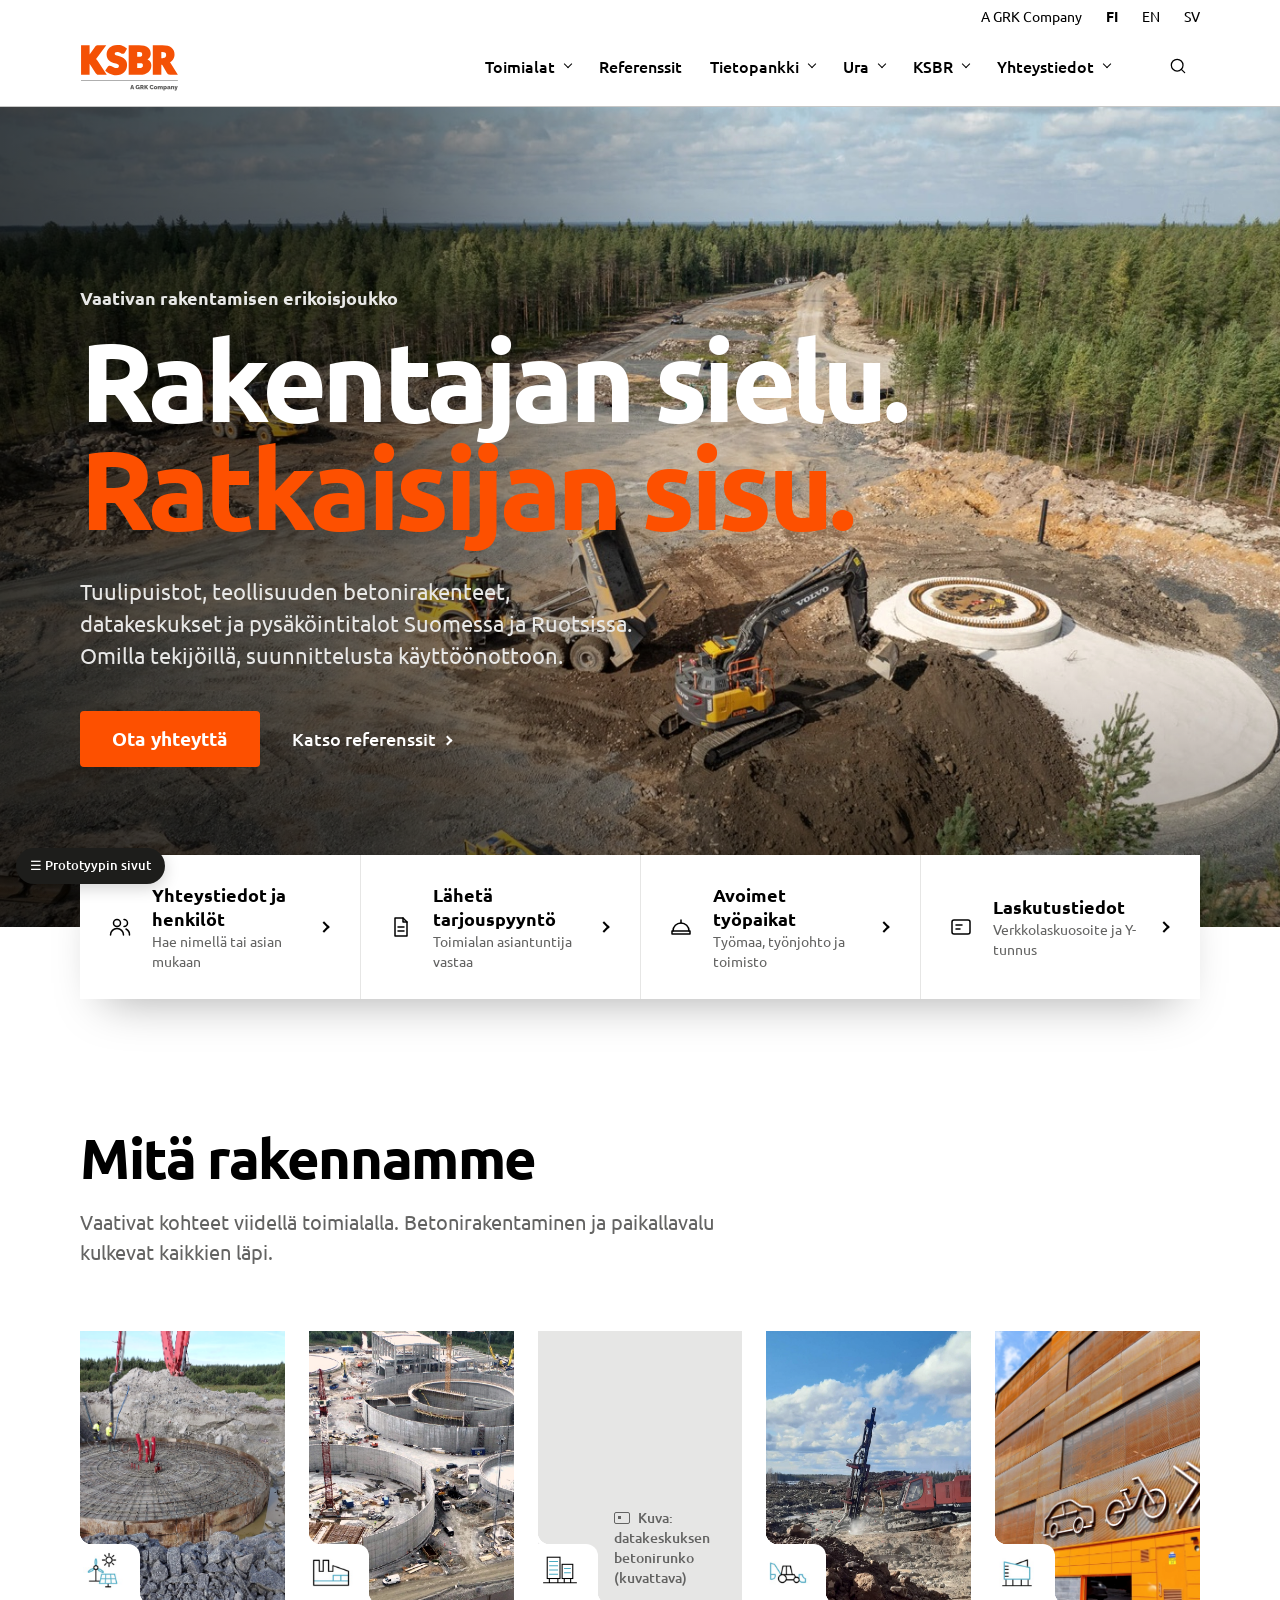
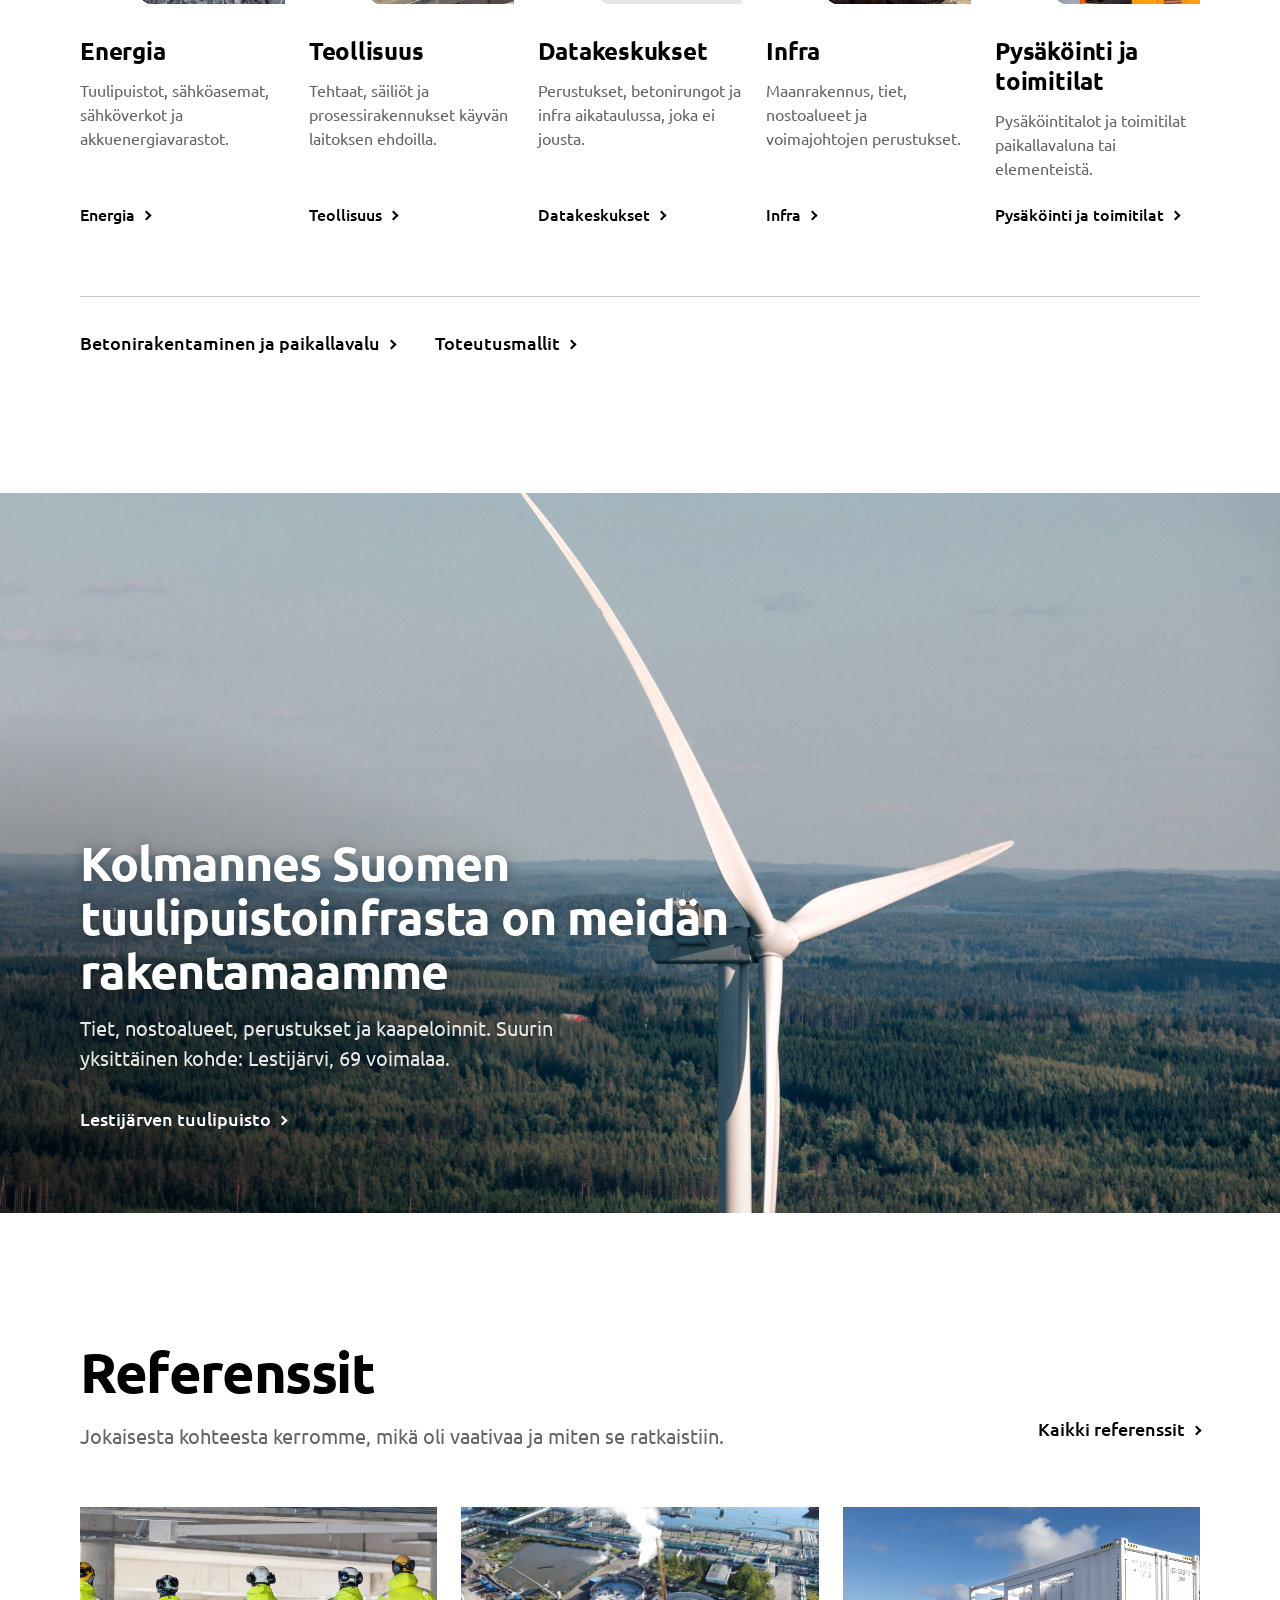
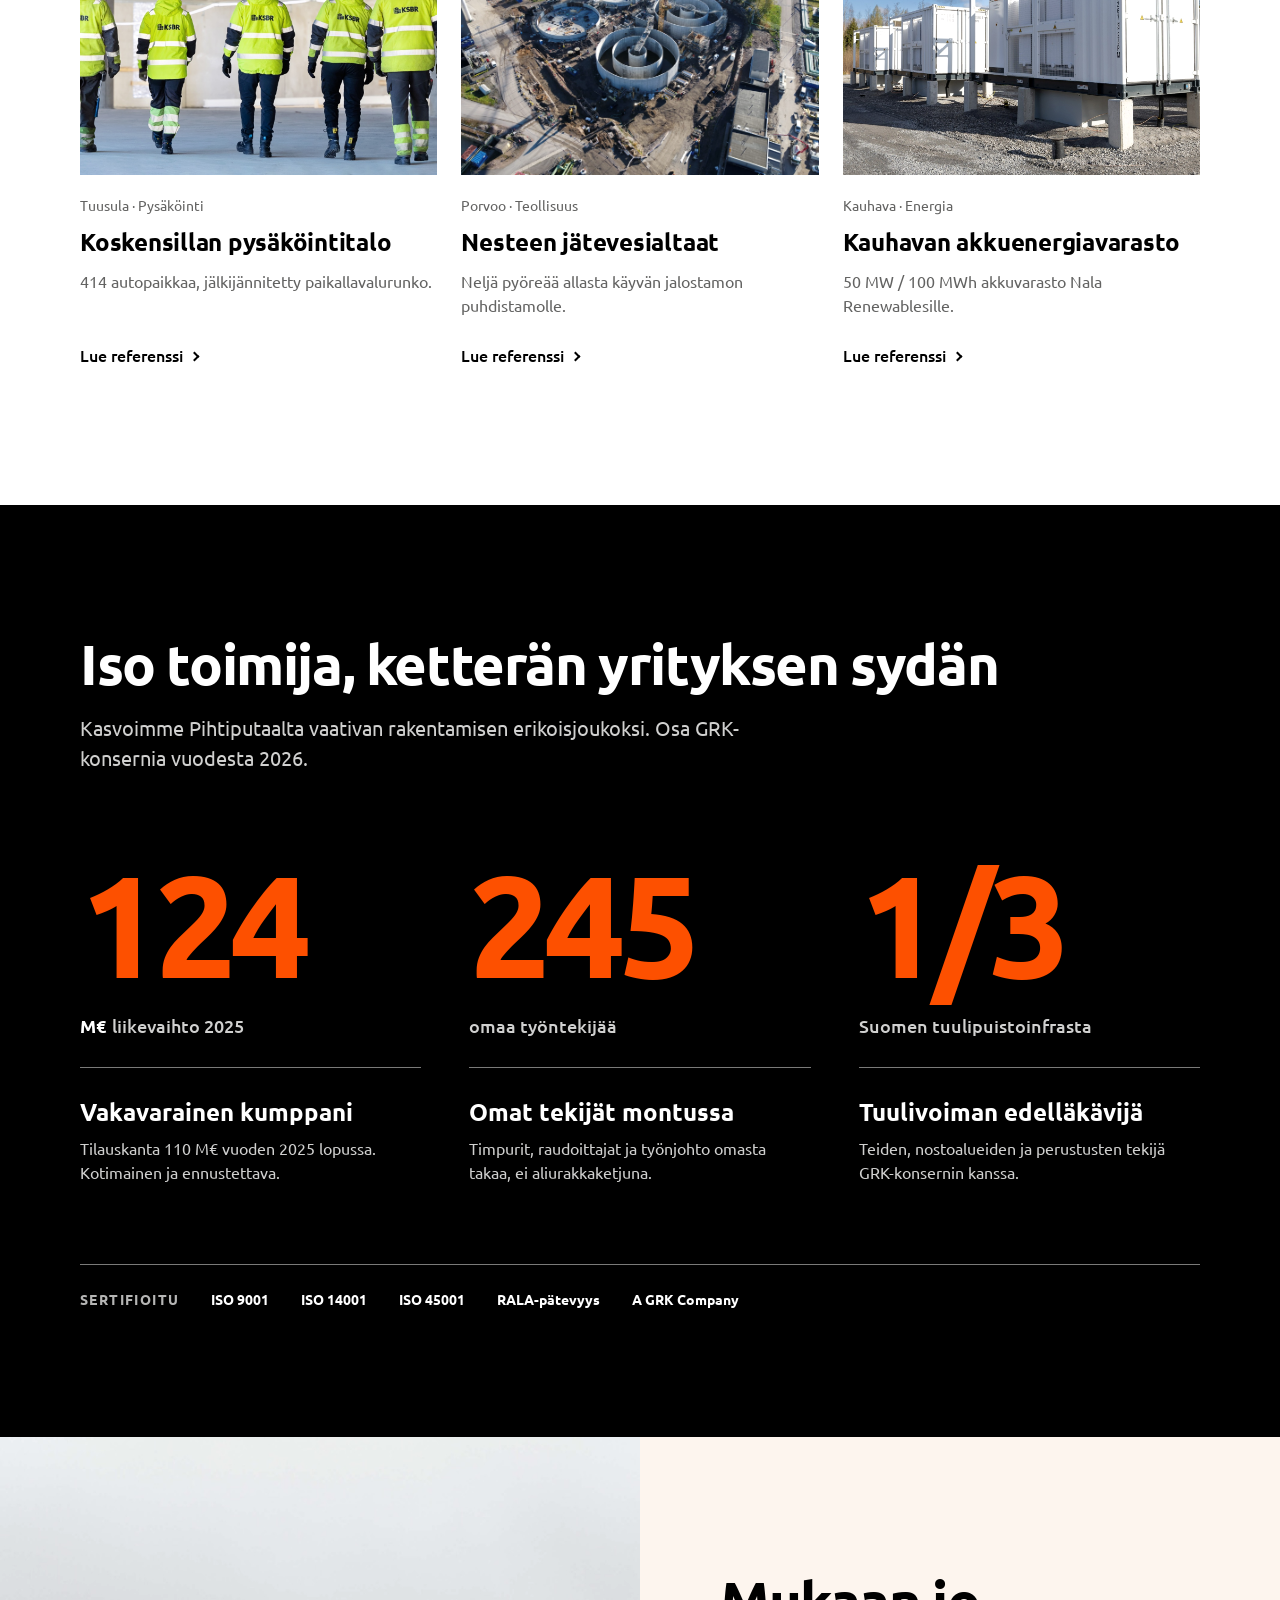
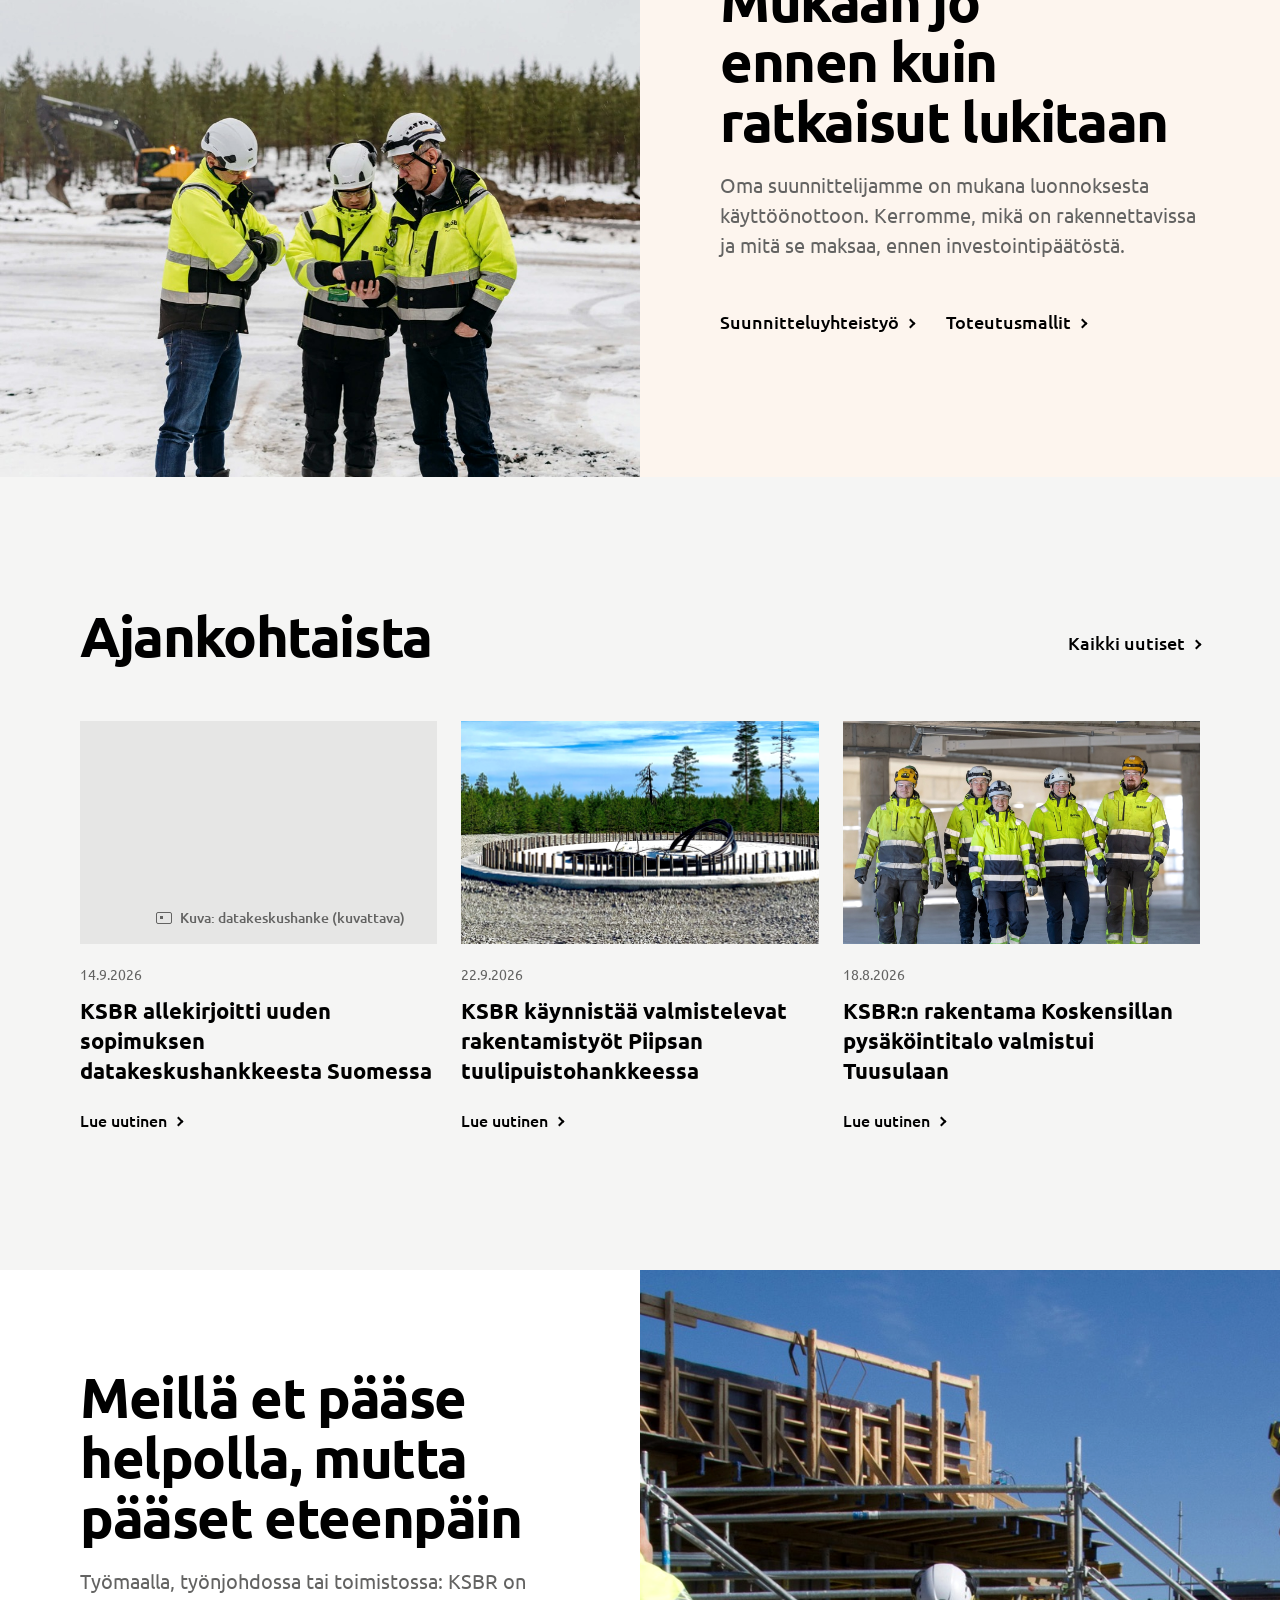
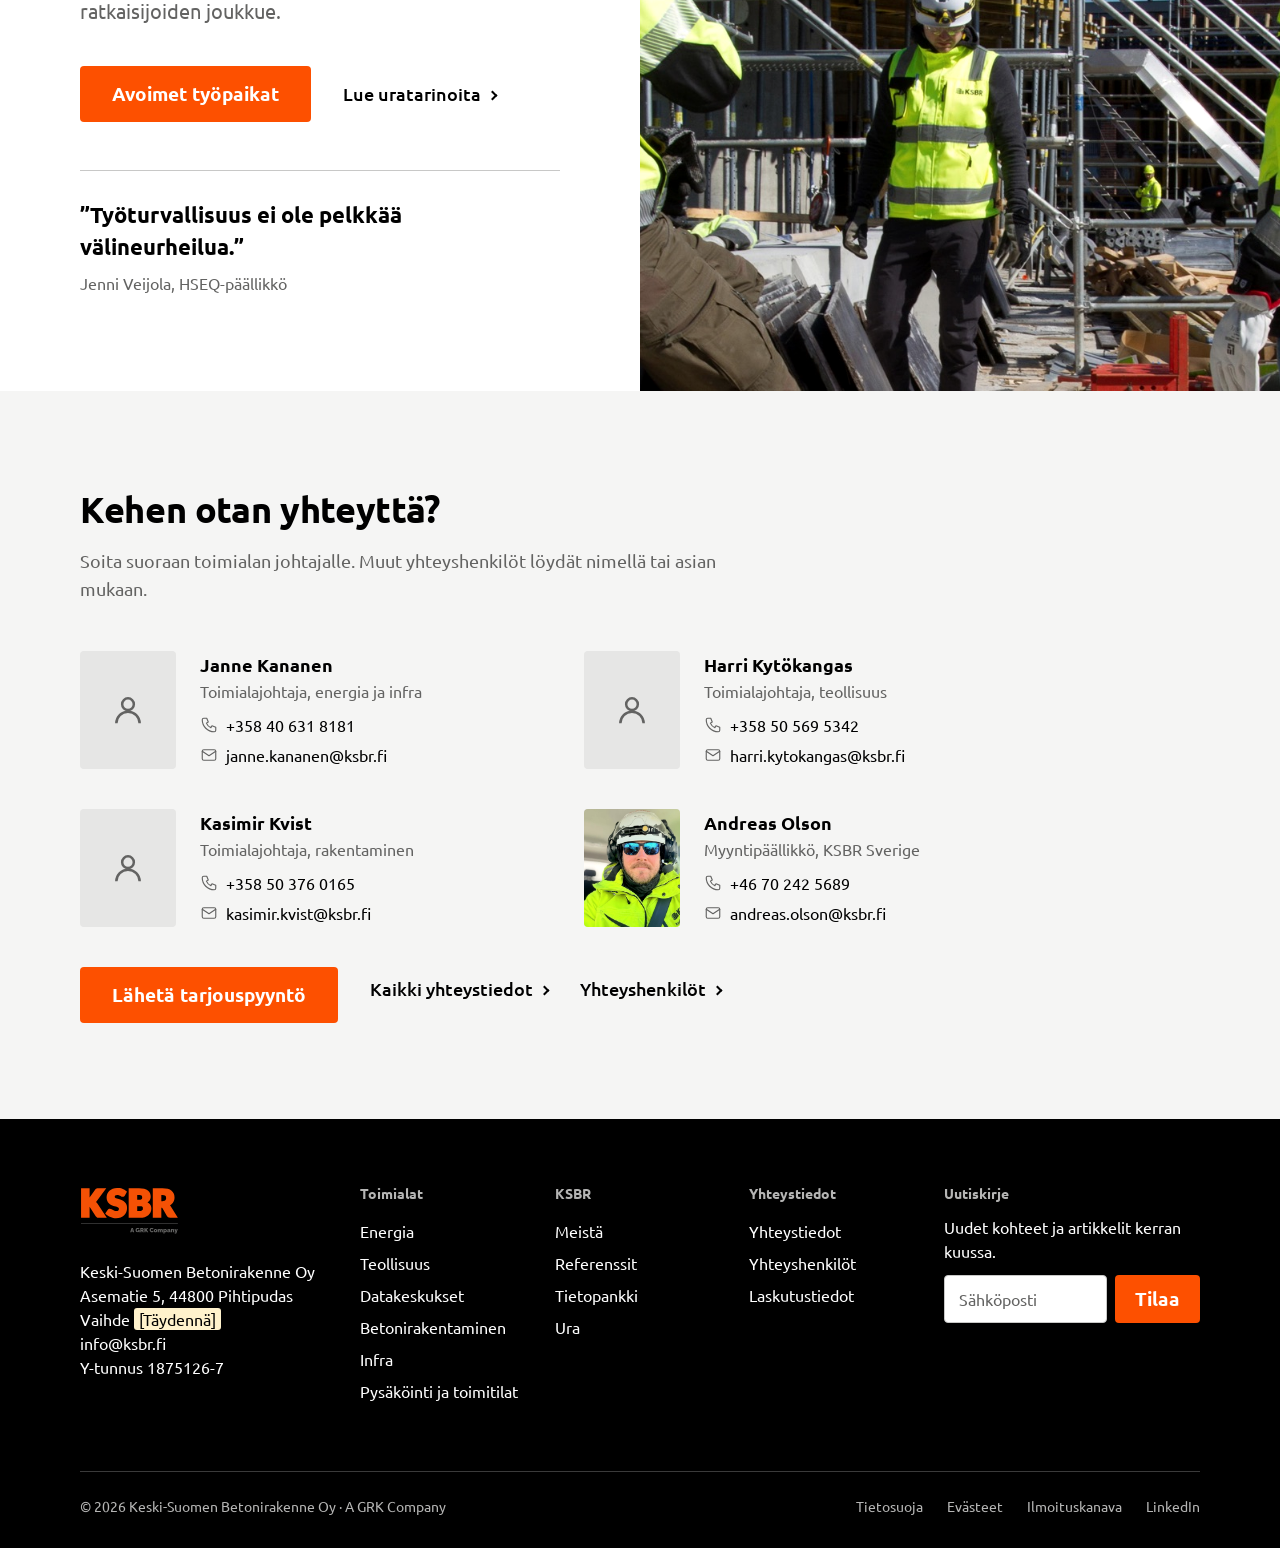
==== index.html @ 68bfc639 "Herojen tummennus kevyemmäksi ja rajattu tekstipalstaan Co-Authored-By: Claude Opus 5.5 <noreply@ant" ====
<!doctype html>
<html lang="fi">
<head>
<meta charset="utf-8">
<meta name="viewport" content="width=device-width, initial-scale=1">
<meta name="robots" content="noindex, nofollow">
<title>Etusivu · KSBR (prototyyppi)</title>

<link rel="stylesheet" href="css/tokens.css">
<link rel="stylesheet" href="css/bundle.css">
</head>
<body>


<link rel="stylesheet" href="https://fonts.googleapis.com/css2?family=Ubuntu:ital,wght@0,300;0,400;0,500;0,700;1,400&amp;display=swap">
<style>
body{margin:0;background:#fff}
a{color:#000000}a:hover{color:#fd5000}
.b-footer__top{grid-template-columns:3fr 2fr 2fr 2fr 3fr}
.methods{display:grid;gap:24px}
.method{display:grid;grid-template-columns:6fr 6fr;gap:56px;align-items:center;padding:40px;border:1px solid #c8c8c7;border-radius:4px;background:#fff;scroll-margin-top:24px}
.method-text{display:grid;gap:16px;align-content:start}
.method-img{display:block;width:100%;height:auto;aspect-ratio:510/383}
.method h3{margin:0;font-size:28px;line-height:34px;font-weight:700}
.method p{margin:0;font-size:18px;line-height:28px}
.method .fit{padding-top:16px;border-top:1px solid #e6e6e5}
.method .fit dt{font-size:14px;line-height:20px;font-weight:700;color:#636362}
.method .fit dd{margin:4px 0 0;font-size:16px;line-height:24px}
.ref{display:flex;align-items:center;justify-content:space-between;gap:16px;margin-top:8px;padding:16px 20px;background:#fdf5ee;border-radius:4px;color:#000;text-decoration:none;transition:background .2s}
.ref:hover{background:#fbe7d6}
.ref__txt{display:grid;gap:2px}
.ref__label{font-size:14px;line-height:20px;color:#636362}
.ref__name{font-size:18px;line-height:24px;font-weight:700}
.ref__go{flex:none;width:10px;height:10px;margin-right:6px;border:solid #fd5000;border-width:2.5px 2.5px 0 0;transform:rotate(45deg);transition:transform .2s cubic-bezier(.22,1,.36,1)}
.ref:hover .ref__go{transform:translateX(3px) rotate(45deg)}
.quick{display:flex;flex-wrap:wrap;gap:8px 24px;margin-top:8px;font-size:16px;line-height:24px}
.quick a{font-weight:500;text-decoration:underline;text-underline-offset:4px;text-decoration-color:#c8c8c7}
.b-acc summary i{border-radius:4px}
.hero-video{position:relative;display:grid;min-height:680px;margin:0 0 56px;background:#1f1f1e;color:#fff;overflow:hidden}
.hero-video__media{position:absolute;inset:0;display:flex;align-items:flex-start;justify-content:flex-end;padding:24px 80px;background:linear-gradient(90deg,rgba(0,0,0,.72) 0%,rgba(0,0,0,.35) 55%,rgba(0,0,0,.1) 100%),repeating-linear-gradient(135deg,#3a3a39 0 2px,#2c2c2b 2px 22px)}
.hero-video__media span{max-width:420px;font-size:13px;line-height:18px;color:#b5b5b4;text-align:right}
.hero-video__text{position:relative;align-self:end;max-width:760px;padding:0 80px 80px}
.hero-video h1{margin:12px 0 24px;font-size:72px;line-height:76px;font-weight:700;letter-spacing:-.015em;color:#fff}
.hero-video h1 span{color:#fd5000}
.hero-video .b-lead{color:#e6e6e5}
.hero-video__pause{position:absolute;right:80px;bottom:32px;display:inline-flex;align-items:center;gap:8px;min-height:44px;padding:0 16px;border:1px solid rgba(255,255,255,.6);border-radius:4px;background:rgba(0,0,0,.35);color:#fff;font:500 14px/20px Ubuntu,sans-serif;cursor:pointer}
.hero-video__pause svg{width:16px;height:16px;fill:none;stroke:currentColor;stroke-width:2.5}
.hero-home{display:grid;grid-template-columns:6fr 6fr;gap:64px;align-items:center;padding:24px 80px 72px}
.hero-home .b-eyebrow{margin:0}
.hero-home h1{margin:12px 0 24px;font-size:64px;line-height:68px;font-weight:700;letter-spacing:-.015em}
.hero-home h1 span{color:#fd5000}
.hero-home .b-media{aspect-ratio:4/3}
.hero-links{display:flex;flex-wrap:wrap;gap:12px 32px;align-items:center;margin-top:32px}
.tasks{display:grid;grid-template-columns:repeat(4,minmax(0,1fr));border-top:1px solid #c8c8c7;border-bottom:1px solid #c8c8c7;margin:0 80px}
.task{display:grid;grid-template-columns:28px 1fr 12px;gap:16px;align-items:center;padding:24px 24px 24px 0;text-decoration:none;color:#000}
.task+.task{padding-left:24px;border-left:1px solid #e6e6e5}
.task .b-ico{width:26px;height:26px;color:#fd5000}
.task b{display:block;font-size:18px;line-height:24px}
.task small{display:block;font-size:14px;line-height:20px;color:#636362}
.task:after{content:"";width:8px;height:8px;border:solid #000;border-width:2px 2px 0 0;transform:rotate(45deg)}
.task:hover b{color:#fd5000}
.ind{display:grid;grid-template-columns:repeat(6,minmax(0,1fr));gap:24px}
.ind .b-industry{grid-column:span 2}
.ind .b-industry:nth-child(n+4){grid-column:span 3}
.ind-foot{display:flex;flex-wrap:wrap;gap:12px 32px;margin-top:32px}
.cases-home{display:grid;grid-template-columns:7fr 5fr;grid-template-rows:auto auto;gap:24px}
.cases-home .b-case:first-child{grid-row:span 2}
.cases-home .b-case:first-child .b-media{aspect-ratio:4/3}
.cases-home .b-case:not(:first-child){display:grid;grid-template-columns:5fr 7fr;grid-template-rows:1fr;align-items:stretch}
.cases-home .b-case:not(:first-child) .b-media{aspect-ratio:auto;height:auto;min-height:220px;height:100%;align-self:stretch;border-radius:0}
.news{display:grid;grid-template-columns:repeat(3,minmax(0,1fr));gap:24px}
.news-card{display:grid;gap:12px;align-content:start;text-decoration:none;color:#000}
.news-card time{font-size:14px;line-height:20px;color:#636362}
.news-card h3{margin:0;font-size:20px;line-height:28px;font-weight:700}
.news-card{grid-template-rows:auto auto 1fr auto}
.news-card .b-link{margin-top:4px;justify-self:start;align-self:end}
.news-card:hover h3{text-decoration:underline;text-underline-offset:4px;text-decoration-thickness:1px}
.news-foot{display:grid;grid-template-columns:5fr 7fr;gap:48px;align-items:center;margin-top:56px;padding:32px;background:#fff;border-radius:4px}
.news-foot h3{margin:0 0 4px;font-size:22px;line-height:28px;font-weight:700}
.news-foot p{margin:0;font-size:16px;line-height:24px;color:#636362}
.news-form{display:flex;gap:8px}.news-form .b-input{flex:1}
.career{display:grid;grid-template-columns:6fr 6fr;gap:80px;align-items:center}
.career blockquote{margin:32px 0 0;padding-top:24px;border-top:1px solid #c8c8c7;font-size:20px;line-height:30px;font-weight:700}
.career cite{display:block;margin-top:8px;font-size:16px;line-height:24px;font-style:normal;font-weight:400;color:#636362}
.people4{display:grid;grid-template-columns:repeat(2,minmax(0,1fr));gap:40px 48px;max-width:960px}
.contact-foot{display:flex;flex-wrap:wrap;gap:12px 32px;margin-top:40px}
@media (max-width:900px){
.hero-home,.tasks,.cases-home,.news,.news-foot,.career,.people4{grid-template-columns:1fr;gap:24px}
.hero-video{min-height:620px}.hero-video__text{padding:0 20px 88px}.hero-video h1{font-size:44px;line-height:48px}.hero-video__media{padding:16px 20px}.hero-video__pause{right:20px;bottom:24px}
.tasks{margin:0 20px}.task+.task{padding-left:0;border-left:0;border-top:1px solid #e6e6e5}
.ind .b-industry,.ind .b-industry:nth-child(n+4){grid-column:auto}.ind{grid-template-columns:1fr}
.cases-home .b-case:not(:first-child){grid-template-columns:1fr}
.news-form{flex-direction:column}

.b-split,.b-compare,.b-faq,.b-proof,.b-lightform,.b-footer__top{grid-template-columns:1fr;gap:32px}
.b-grid--3,.b-people,.b-stats--3,.b-form,.b-why__grid,.b-who,.method{grid-template-columns:1fr}
.method{padding:24px}
.b-compare .b-media--portrait{aspect-ratio:4/3}
}

/* ---- hi-fi ---- */
.hf img{filter:saturate(.9) contrast(1.05)}
.hf-sec{padding:128px 80px}
.hf-h2{margin:0;font:700 56px/60px var(--font-head);letter-spacing:-.025em;text-wrap:balance}
.hf-lead{margin:20px 0 0;max-width:62ch;font:400 20px/30px var(--font-sans);color:var(--ink-2)}
.hf-eyebrow{margin:0 0 16px;font:700 13px/20px var(--font-head);letter-spacing:.12em;text-transform:uppercase;color:var(--ink-2)}
.hf-hero{position:relative;min-height:820px;display:grid;align-content:end;color:#fff;overflow:hidden;background:#111}
.hf-hero>img{position:absolute;inset:0;width:100%;height:100%;object-fit:cover}
.hf-hero::after{content:"";position:absolute;inset:0;background:linear-gradient(180deg,rgba(0,0,0,.2) 0%,rgba(0,0,0,0) 28%,rgba(0,0,0,.78) 100%),linear-gradient(90deg,rgba(0,0,0,.72) 0%,rgba(0,0,0,.35) 45%,rgba(0,0,0,0) 70%)}
.hf-hero__text{position:relative;z-index:1;padding:0 80px 160px;max-width:1100px}
.hf-hero .hf-eyebrow{color:#fff;opacity:.9;text-transform:none;letter-spacing:0;font-size:18px;line-height:26px}
.hf-hero h1{margin:0;font:700 112px/108px var(--font-head);letter-spacing:-.04em}
.hf-hero h1 span{display:block;color:var(--accent)}
.hf-hero p.lead{margin:32px 0 0;max-width:46ch;font:400 22px/32px var(--font-sans);color:#e8e8e7}
.hf-hero .acts{display:flex;flex-wrap:wrap;align-items:center;gap:16px 32px;margin-top:40px}
.hf-hero .acts .b-link{color:#fff}
.hf-hero__note{position:absolute;z-index:1;right:80px;top:24px;font-size:12px;line-height:16px;color:rgba(255,255,255,.6)}
.hf-tasks{position:relative;z-index:2;display:grid;grid-template-columns:repeat(4,minmax(0,1fr));margin:-72px 80px 0;background:#fff;box-shadow:0 24px 48px -24px rgba(0,0,0,.35)}
.hf-task{display:grid;grid-template-columns:28px 1fr 12px;gap:16px;align-items:center;padding:28px;text-decoration:none;color:var(--ink)}
.hf-task+.hf-task{border-left:1px solid var(--surface)}
.hf-task .b-ico{width:24px;height:24px;color:var(--ink)}
.hf-task b{display:block;font:700 18px/24px var(--font-head)}
.hf-task small{display:block;font-size:14px;line-height:20px;color:var(--ink-2)}
.hf-task::after{content:"";width:8px;height:8px;border:solid var(--ink);border-width:2px 2px 0 0;transform:rotate(45deg)}
.hf-task:hover b{text-decoration:underline;text-underline-offset:4px}
.hf-ind{display:grid;grid-template-columns:repeat(5,minmax(0,1fr));gap:24px;margin-top:64px}
.hf-indcard{display:grid;grid-template-rows:auto auto auto 1fr auto;gap:12px;text-decoration:none;color:var(--ink)}
.hf-indcard .ph{position:relative;aspect-ratio:3/4;overflow:hidden;margin-bottom:12px}
.hf .ph.b-media{min-height:0;border-radius:0}
.hf-indcard .ph img{position:absolute;inset:0;width:100%;height:100%;object-fit:cover}
.hf-oldico{width:64px;height:64px;margin:-4px 0 0 -6px;filter:none!important}
.hf-indcard h3{margin:0;font:700 24px/30px var(--font-head);letter-spacing:-.01em}
.hf-indcard p{margin:0;font-size:16px;line-height:24px;color:var(--ink-2)}
.hf-indcard .b-link{align-self:end;justify-self:start;font-size:16px}
.hf-indcard:hover h3{text-decoration:underline;text-underline-offset:5px;text-decoration-thickness:2px}
.hf-ico{width:44px;height:44px;fill:none;stroke:var(--ink);stroke-width:1.75;stroke-linecap:round;stroke-linejoin:round}
.hf-ico .a{stroke:var(--accent)}
.hf-indfoot{display:flex;gap:16px 40px;margin-top:48px;padding-top:24px;border-top:1px solid var(--line)}
.hf-band{position:relative;min-height:640px;display:grid;align-content:end;overflow:hidden;color:#fff}
.hf-band>img{position:absolute;inset:0;width:100%;height:100%;object-fit:cover}
.hf-band::after{content:"";position:absolute;inset:0;background:radial-gradient(ellipse 62% 70% at 0% 100%,rgba(0,0,0,.62) 0%,rgba(0,0,0,.28) 55%,rgba(0,0,0,0) 100%)}
.hf .hf-band>img{filter:brightness(1.12) saturate(1.05) contrast(1.02)}
.hf-band__text h2,.hf-band__sub{text-shadow:0 1px 12px rgba(0,0,0,.35)}
.hf-band__text{position:relative;z-index:1;padding:0 80px 72px;max-width:900px}
.hf-band .hf-eyebrow{color:#fff;opacity:.85}
.hf-band h2{margin:0;font:700 48px/54px var(--font-head);letter-spacing:-.02em}
.hf-band .b-link{margin-top:24px;color:#fff;display:inline-block}
.hf-band__sub{margin:16px 0 0;max-width:52ch;font:400 20px/30px var(--font-sans);color:#e8e8e7}
.hf-band{min-height:720px}
.hf-why{background:#000;color:#fff}
.hf-why .hf-h2{color:#fff}
.hf-why .hf-lead{color:var(--on-dark)}
.hf-nums{display:grid;grid-template-columns:repeat(3,minmax(0,1fr));gap:48px;margin-top:80px}
.hf-num b{display:block;font:700 144px/1 var(--font-head);letter-spacing:-.05em;color:var(--accent);font-variant-numeric:lining-nums tabular-nums}
.hf-num small{display:block;margin-top:16px;padding-bottom:28px;border-bottom:1px solid var(--on-dark-line);font:500 18px/26px var(--font-sans);color:var(--on-dark)}
.hf-num small em{font-style:normal;font-weight:700;color:#fff;margin-right:6px}
.hf-num h3{margin:28px 0 8px;font:700 24px/32px var(--font-head)}
.hf-num p{margin:0;font-size:16px;line-height:24px;color:var(--on-dark)}
.hf-certs{display:flex;flex-wrap:wrap;gap:12px 32px;margin-top:80px;padding-top:24px;border-top:1px solid var(--on-dark-line);font:700 14px/20px var(--font-sans)}
.hf-certs span:first-child{color:var(--on-dark-muted);letter-spacing:.1em;text-transform:uppercase}
.hf-cards{display:grid;grid-template-columns:repeat(3,minmax(0,1fr));gap:24px;margin-top:56px}
.hf-card{display:grid;grid-template-rows:auto auto auto 1fr auto;gap:12px;align-content:start;text-decoration:none;color:var(--ink)}
.hf-card .b-link{align-self:end;justify-self:start;margin-top:4px}
.hf-card .ph{position:relative;aspect-ratio:4/3;overflow:hidden;margin-bottom:8px}
.hf-card .ph img{position:absolute;inset:0;width:100%;height:100%;object-fit:cover}
.hf-card .meta{margin:0;font-size:14px;line-height:20px;color:var(--ink-2)}
.hf-card h3{margin:0;font:700 24px/30px var(--font-head);letter-spacing:-.01em}
.hf-card p{margin:0;font-size:16px;line-height:24px;color:var(--ink-2)}
.hf-card:hover h3{text-decoration:underline;text-underline-offset:5px;text-decoration-thickness:2px}
.hf-headrow{display:flex;justify-content:space-between;align-items:end;gap:32px}
.hf-edge{display:grid;grid-template-columns:1fr 1fr;min-height:640px}
.hf-edge .ph{position:relative;overflow:hidden}
.hf-edge .ph img{position:absolute;inset:0;width:100%;height:100%;object-fit:cover}
.hf-edge .tx{display:grid;align-content:center;gap:0;padding:96px 80px}
.hf-edge--tint .tx{background:var(--tint)}
.hf-edge .acts{display:flex;flex-wrap:wrap;gap:16px 32px;margin-top:40px;align-items:center}
.hf-edge blockquote{margin:48px 0 0;padding-top:28px;border-top:1px solid var(--line);font:700 22px/32px var(--font-head)}
.hf-edge cite{display:block;margin-top:8px;font:400 16px/24px var(--font-sans);color:var(--ink-2)}
.hf-news{display:grid;grid-template-columns:repeat(3,minmax(0,1fr));gap:24px;margin-top:56px}
.hf-news a{display:grid;grid-template-rows:auto auto 1fr auto;gap:12px;text-decoration:none;color:var(--ink)}
.hf-news .ph{position:relative;aspect-ratio:16/10;overflow:hidden;margin-bottom:8px}
.hf-news .ph img{position:absolute;inset:0;width:100%;height:100%;object-fit:cover}
.hf-news time{font-size:14px;line-height:20px;color:var(--ink-2)}
.hf-news h3{margin:0;font:700 22px/30px var(--font-head)}
.hf-news .b-link{align-self:end;justify-self:start}
.hf-news a:hover h3{text-decoration:underline;text-underline-offset:4px}
.hf-letter{display:grid;grid-template-columns:5fr 7fr;gap:48px;align-items:center;margin-top:72px;padding:40px;background:#fff}
.hf-letter h3{margin:0;font:700 26px/32px var(--font-head)}
.hf-letter p{margin:6px 0 0;color:var(--ink-2)}
.hf-letter form{display:flex;gap:8px}.hf-letter .b-input{flex:1}
.hf-steps{display:grid;grid-template-columns:repeat(5,minmax(0,1fr));gap:20px;margin-top:64px;position:relative}
.hf-step{display:grid;grid-template-rows:auto auto auto 1fr auto;gap:10px;text-decoration:none;color:var(--ink)}
.hf-step .no{display:flex;align-items:center;gap:16px;font:700 56px/1 var(--font-head);letter-spacing:-.03em;color:var(--accent);font-variant-numeric:lining-nums tabular-nums}
.hf-step .no::after{content:"";flex:1;height:1px;background:var(--line)}
.hf-step:last-child .no::after{background:transparent}
.hf-step .ph{position:relative;aspect-ratio:3/4;overflow:hidden;margin:6px 0 10px}
.hf-step .ph img{position:absolute;inset:0;width:100%;height:100%;object-fit:cover}
.hf-step h3{margin:0;font:700 22px/28px var(--font-head)}
.hf-step p{margin:0;font-size:15px;line-height:22px;color:var(--ink-2)}
.hf-step .b-link{align-self:end;justify-self:start;font-size:15px}
.hf-step:hover h3{text-decoration:underline;text-underline-offset:4px}
.hf-herostats{position:relative;z-index:1;display:grid;grid-template-columns:repeat(3,minmax(0,1fr));margin:0 80px;border-top:1px solid rgba(255,255,255,.35)}
.hf-herostats div{padding:28px 0 40px}
.hf-herostats b{display:block;font:700 72px/1 var(--font-head);letter-spacing:-.04em;color:var(--accent)}
.hf-herostats small{display:block;margin-top:10px;font:500 16px/24px var(--font-sans);color:#e8e8e7}
.hf-herostats small em{font-style:normal;font-weight:700;color:#fff;margin-right:6px}
.hf-usp{display:grid;grid-template-columns:repeat(3,minmax(0,1fr));gap:48px;margin-top:64px}
.hf-usp div{padding-top:28px;border-top:1px solid var(--on-dark-line)}
.hf-usp h3{margin:0 0 12px;font:700 28px/34px var(--font-head);letter-spacing:-.01em;color:#fff}
.hf-usp p{margin:0;font-size:17px;line-height:26px;color:var(--on-dark)}
@media (max-width:900px){
.hf-sec{padding:72px 20px}.hf-h2{font-size:34px;line-height:40px}
.hf-hero{min-height:640px}.hf-hero__text{padding:0 20px 120px}.hf-hero h1{font-size:52px;line-height:50px}
.hf-tasks{grid-template-columns:1fr;margin:-48px 20px 0}.hf-task+.hf-task{border-left:0;border-top:1px solid var(--surface)}
.hf-ind,.hf-nums,.hf-cards,.hf-news,.hf-letter,.hf-edge,.hf-steps,.hf-usp,.hf-herostats{grid-template-columns:1fr}
.hf-ind{grid-template-columns:1fr 1fr}
.hf-num b{font-size:88px}.hf-edge .tx{padding:56px 20px}.hf-band__text{padding:0 20px 48px}.hf-band h2{font-size:30px;line-height:36px}
.hf-herostats{margin:0 20px}.hf-herostats b{font-size:48px}
}

/* ---- audit-korjaukset ---- */
.hf-skip{position:absolute;left:16px;top:-80px;z-index:100;padding:12px 16px;background:var(--ink);color:#fff;font:700 16px/24px var(--font-sans);text-decoration:none}
.hf-skip:focus{top:16px;color:#fff}
.hf :focus-visible{outline:3px solid var(--accent);outline-offset:3px}
.hf .b-btn:focus-visible{outline:3px solid var(--ink);outline-offset:2px;box-shadow:0 0 0 2px #fff}
.hf .b-footer h2.hf-fh{margin:0 0 12px;font-size:14px;line-height:20px;font-weight:700;color:var(--on-dark-muted)}
.hf .sr-only{position:absolute;width:1px;height:1px;overflow:hidden;clip:rect(0 0 0 0);white-space:nowrap}
.hf h3 .b-gap,.hf .b-person__name .b-gap{font-size:.75em;font-weight:500}
.hf .b-step::before{font-size:48px;line-height:1;letter-spacing:-.03em}
.hf-hero::after{background:linear-gradient(0deg,rgba(0,0,0,.5) 0%,rgba(0,0,0,0) 35%),linear-gradient(90deg,rgba(0,0,0,.68) 0%,rgba(0,0,0,.5) 30%,rgba(0,0,0,.1) 52%,rgba(0,0,0,0) 62%)}
.hf-hero .lead,.hf-hero--page .b-lead{max-width:40ch}
.hf-menu{display:none;align-items:center;gap:8px;min-height:44px;padding:0 12px;border:1px solid var(--line);border-radius:4px;background:#fff;font:700 15px/20px var(--font-sans);color:var(--ink)}
.hf-menu i{display:block;width:18px;height:2px;background:currentColor;box-shadow:0 6px 0 currentColor,0 -6px 0 currentColor}
.hf .hf-hero h1,.hf .hf-hero--page h1{hyphens:auto;overflow-wrap:anywhere}
@media (max-width:1200px){.hf-ind,.hf-steps{grid-template-columns:repeat(3,minmax(0,1fr))}}
@media (max-width:900px){
.hf .b-nav__menu,.hf .b-nav__util{display:none}.hf-menu{display:inline-flex;margin-left:auto}
.hf .hf-hero h1,.hf .hf-hero--page h1{font-size:clamp(34px,9vw,52px);line-height:1.08}
.hf-ind,.hf-steps{grid-template-columns:1fr 1fr}
}

/* ---- audit-kierros-3 ---- */
.hf .hf-hero h1,.hf .hf-hero--page h1{hyphens:manual;overflow-wrap:normal}
.hf-hero--page h1,.hf-hero--page .b-h1{max-width:20ch}
.hf-hero--page .b-lead{font:400 20px/30px var(--font-sans);max-width:44ch}
.hf-hero--tv h1{font-size:clamp(34px,5vw,64px)!important;line-height:1.06!important;max-width:16ch}
.hf-hero>img{object-position:var(--pos,center)}
.b-nav__menu.is-open{display:grid!important;position:absolute;left:0;right:0;top:100%;z-index:50;gap:0;padding:8px 20px 24px;background:#fff;box-shadow:0 24px 32px -24px rgba(0,0,0,.4)}
.b-nav__menu.is-open .b-nav__item{padding:16px 0;border-bottom:1px solid var(--surface);font-size:18px}
.hf .b-nav__bar{position:relative}
@media (max-width:900px){
.hf-hero::after{background:linear-gradient(0deg,rgba(0,0,0,.78) 0%,rgba(0,0,0,.55) 45%,rgba(0,0,0,.1) 80%,rgba(0,0,0,0) 100%)}
.hf-hero>img{object-position:70% 20%}
}
@media (max-width:600px){.hf .hf-hero h1,.hf .hf-hero--page h1{overflow-wrap:anywhere}}

.hf-notch{position:absolute;left:0;bottom:0;z-index:1;display:grid;place-items:center;width:60px;height:60px;background:#fff;border-top-right-radius:12px}
.hf-notch::before,.hf-notch::after{content:"";position:absolute;width:12px;height:12px;background:radial-gradient(circle at 100% 0,transparent 12px,#fff 12.5px)}
.hf-notch::before{left:0;top:-12px}
.hf-notch::after{right:-12px;bottom:0}
.hf-oldico--notch{width:44px!important;height:44px!important;margin:4px 4px 0 0!important}
.hf-indcard .ph{margin-bottom:20px}
.hf .ph>.hf-notch{left:0;right:auto;bottom:0;width:60px;height:60px;font-size:0;line-height:0;color:inherit}
.hf .ph>.hf-notch::before,.hf .ph>.hf-notch::after{border:0;margin:0;display:block;vertical-align:baseline;width:12px;height:12px;background:radial-gradient(circle at 100% 0,transparent 12px,#fff 12.5px)!important}
.hf .ph>.hf-notch::before{left:0;top:-12px}
.hf .ph.b-media>span:not(.hf-notch){left:76px;bottom:16px}
/* ---- audit-kierros-4 ---- */
@media (max-width:600px){.hf-ind>:last-child:nth-child(odd){grid-column:1/-1}}
.hf .b-link{white-space:nowrap}
.hf-indfoot{flex-wrap:wrap}
.b-nav__menu .hf-langs{display:none}
.b-nav__menu.is-open .hf-langs{display:flex;gap:20px;align-items:center;padding:20px 0 4px;font-size:15px}
.b-nav__menu.is-open .hf-langs a{min-height:44px;display:inline-flex;align-items:center;text-decoration:none;color:var(--ink)}
.b-nav__menu.is-open .hf-langs a[aria-current]{font-weight:700;text-decoration:underline;text-underline-offset:4px}
.b-nav__menu.is-open .hf-langs .grk{margin-left:auto;color:var(--ink-2)}
body.menu-open{overflow:hidden}
@media (max-width:600px){
.hf-headrow{flex-direction:column;align-items:flex-start;gap:16px}
.hf-hero--tv .hf-hero__text{padding-top:56px}
.hf-herostats{grid-template-columns:repeat(3,minmax(0,1fr))!important;margin:0 20px;gap:12px}
.hf-herostats div{padding:20px 0 28px}
.hf-herostats b{font-size:34px}
.hf-herostats small{font-size:13px;line-height:18px}
.hf-steps{grid-template-columns:1fr!important}
.hf-step .ph{aspect-ratio:16/9}
.hf .b-media:not(:has(img)){aspect-ratio:16/9;min-height:0}
}
</style>

<div class="b-root hf" style="width: 100%;">
<a class="hf-skip" href="#sisalto">Siirry sisältöön</a>

<header class="b-nav">
  <div class="b-nav__util"><a href="https://grk.fi">A GRK Company</a><a href="#" data-proto-missing aria-current="true">FI</a><a href="#" data-proto-missing>EN</a><a href="#" data-proto-missing>SV</a></div>
  <div class="b-nav__bar">
    <img fetchpriority="high" class="b-nav__logo" src="img/ksbr-logo.svg" alt="KSBR – A GRK Company">
    <nav class="b-nav__menu" id="paavalikko" aria-label="Päävalikko">
      <a class="b-nav__item b-nav__item--menu" href="index.html#toimialat">Toimialat</a>
      <a class="b-nav__item" href="referenssit.html">Referenssit</a>
      <a class="b-nav__item b-nav__item--menu" href="#" data-proto-missing>Tietopankki</a>
      <a class="b-nav__item b-nav__item--menu" href="ura.html">Ura</a>
      <a class="b-nav__item b-nav__item--menu" href="index.html">KSBR</a>
      <a class="b-nav__item b-nav__item--menu" href="yhteystiedot.html">Yhteystiedot</a>
      <div class="hf-langs"><a href="#" data-proto-missing aria-current="page" lang="fi">FI</a><a href="#" data-proto-missing hreflang="en" lang="en">EN</a><a href="#" data-proto-missing hreflang="sv" lang="sv">SV</a><a class="grk" href="https://grk.fi">A GRK Company</a></div>
    </nav>
    <button class="hf-menu" type="button" aria-expanded="false" aria-controls="paavalikko"><i aria-hidden="true"></i>Valikko</button>
    <a class="b-nav__search" href="index.html" aria-label="Haku"><svg class="b-ico" viewBox="0 0 24 24" aria-hidden="true"><circle cx="11" cy="11" r="7"></circle><path d="m20 20-4-4"></path></svg></a>
  </div>
</header>
<main id="sisalto">

<section class="hf-hero">
  <img src="img/ksbr-pahkakoski-kuva1.jpg" alt="Pahkakosken tuulipuiston rakentaminen ilmasta">
  <div class="hf-hero__text">
    <p class="hf-eyebrow">Vaativan rakentamisen erikoisjoukko</p>
    <h1>Rakentajan sielu. <span>Ratkaisijan sisu.</span></h1>
    <p class="lead">Tuulipuistot, teollisuuden betonirakenteet, datakeskukset ja pysäköintitalot Suomessa ja Ruotsissa. Omilla tekijöillä, suunnittelusta käyttöönottoon.</p>
    <div class="acts"><a class="b-btn" href="#yhteyshenkilot">Ota yhteyttä</a><a class="b-link" href="#referenssit">Katso referenssit</a></div>
  </div>
</section>
<nav class="hf-tasks" aria-label="Pikalinkit"><a class="hf-task" href="yhteystiedot.html"><svg class="b-ico" viewBox="0 0 24 24" aria-hidden="true"><circle cx="9" cy="8" r="3.5"></circle><path d="M2.5 20a6.5 6.5 0 0 1 13 0"></path><path d="M16 4.5a3.5 3.5 0 0 1 0 7M18 14a6.5 6.5 0 0 1 3.5 6"></path></svg><span><b>Yhteystiedot ja henkilöt</b><small>Hae nimellä tai asian mukaan</small></span></a><a class="hf-task" href="tarjouspyynto.html"><svg class="b-ico" viewBox="0 0 24 24" aria-hidden="true"><path d="M6 3h8l4 4v14H6z"></path><path d="M14 3v4h4M9 12h6M9 16h6"></path></svg><span><b>Lähetä tarjouspyyntö</b><small>Toimialan asiantuntija vastaa</small></span></a><a class="hf-task" href="ura.html"><svg class="b-ico" viewBox="0 0 24 24" aria-hidden="true"><path d="M4 16a8 8 0 0 1 16 0"></path><path d="M3 16h18v3H3zM12 8V5"></path></svg><span><b>Avoimet työpaikat</b><small>Työmaa, työnjohto ja toimisto</small></span></a><a class="hf-task" href="yhteystiedot.html"><svg class="b-ico" viewBox="0 0 24 24" aria-hidden="true"><rect x="3" y="5" width="18" height="14" rx="2"></rect><path d="M7 10h6M7 14h4"></path></svg><span><b>Laskutustiedot</b><small>Verkkolaskuosoite ja Y-tunnus</small></span></a></nav>

<section class="hf-sec">
  <div class="hf-headrow"><div><h2 class="hf-h2">Mitä rakennamme</h2><p class="hf-lead">Vaativat kohteet viidellä toimialalla. Betonirakentaminen ja paikallavalu kulkevat kaikkien läpi.</p></div></div>
  <div id="toimialat" class="hf-ind"><a class="hf-indcard" href="tuulivoima.html"><div class="ph"><img loading="lazy" decoding="async" src="img/MoksyKorotusvaluMSY10.jpg" alt="Tuulivoimalan perustuksen korotusvalu"><span class="hf-notch"><img loading="lazy" decoding="async" class="hf-oldico hf-oldico--notch" src="img/energiateollisuus.png" alt=""></span></div><h3>Energia</h3><p>Tuulipuistot, sähköasemat, sähköverkot ja akkuenergiavarastot.</p><span class="b-link b-link--sm">Energia</span></a><a class="hf-indcard" href="teollisuus.html"><div class="ph"><img loading="lazy" decoding="async" src="img/ksbr-kemin-btt-teollisuus-1.jpg" alt=""><span class="hf-notch"><img loading="lazy" decoding="async" class="hf-oldico hf-oldico--notch" src="img/teollisuus.png" alt=""></span></div><h3>Teollisuus</h3><p>Tehtaat, säiliöt ja prosessirakennukset käyvän laitoksen ehdoilla.</p><span class="b-link b-link--sm">Teollisuus</span></a><a class="hf-indcard" href="#" data-proto-missing><div class="ph b-media"><span>Kuva: datakeskuksen betonirunko (kuvattava)</span><span class="hf-notch"><img loading="lazy" decoding="async" class="hf-oldico hf-oldico--notch" src="img/datakeskukset.svg" alt=""></span></div><h3>Datakeskukset</h3><p>Perustukset, betonirungot ja infra aikataulussa, joka ei jousta.</p><span class="b-link b-link--sm">Datakeskukset</span></a><a class="hf-indcard" href="#" data-proto-missing><div class="ph"><img loading="lazy" decoding="async" src="img/Lestijarvi20220502_175415.jpg" alt=""><span class="hf-notch"><img loading="lazy" decoding="async" class="hf-oldico hf-oldico--notch" src="img/infra.png" alt=""></span></div><h3>Infra</h3><p>Maanrakennus, tiet, nostoalueet ja voimajohtojen perustukset.</p><span class="b-link b-link--sm">Infra</span></a><a class="hf-indcard" href="#" data-proto-missing><div class="ph"><img loading="lazy" decoding="async" src="img/Safiiri-muokattu_2019-6-17-16.jpg" alt=""><span class="hf-notch"><img loading="lazy" decoding="async" class="hf-oldico hf-oldico--notch" src="img/rakentaminen.png" alt=""></span></div><h3>Pysäköinti ja toimitilat</h3><p>Pysäköintitalot ja toimitilat paikallavaluna tai elementeistä.</p><span class="b-link b-link--sm">Pysäköinti ja toimitilat</span></a></div>
  <div class="hf-indfoot"><a class="b-link" href="betonirakentaminen.html">Betonirakentaminen ja paikallavalu</a><a class="b-link" href="toteutusmallit.html">Toteutusmallit</a></div>
</section>

<section class="hf-band" id="referenssit">
  <img fetchpriority="high" src="img/tetrituuli.jpg" alt="Tuulivoimala metsäisen maiseman yllä ilmasta kuvattuna" style="object-position: 50% 30%;">
  <div class="hf-band__text"><h2>Kolmannes Suomen tuulipuistoinfrasta on meidän rakentamaamme</h2><p class="hf-band__sub">Tiet, nostoalueet, perustukset ja kaapeloinnit. Suurin yksittäinen kohde: Lestijärvi, 69 voimalaa.</p><a class="b-link" href="referenssi-lestijarvi.html">Lestijärven tuulipuisto</a></div>
</section>

<section class="hf-sec">
  <div class="hf-headrow"><div><h2 class="hf-h2">Referenssit</h2><p class="hf-lead">Jokaisesta kohteesta kerromme, mikä oli vaativaa ja miten se ratkaistiin.</p></div><a class="b-link" href="referenssit.html">Kaikki referenssit</a></div>
  <div class="hf-cards"><a class="hf-card" href="referenssi-lestijarvi.html"><div class="ph"><img loading="lazy" decoding="async" src="img/KSBR-Tuusula-P-Talo-05032026-Anu-Leppanen-7605.jpg" alt=""></div><p class="meta">Tuusula · Pysäköinti</p><h3>Koskensillan pysäköintitalo</h3><p>414 autopaikkaa, jälkijännitetty paikallavalurunko.</p><span class="b-link b-link--sm">Lue referenssi</span></a><a class="hf-card" href="referenssi-lestijarvi.html"><div class="ph"><img loading="lazy" decoding="async" src="img/Neste1-1.jpg" alt=""></div><p class="meta">Porvoo · Teollisuus</p><h3>Nesteen jätevesialtaat</h3><p>Neljä pyöreää allasta käyvän jalostamon puhdistamolle.</p><span class="b-link b-link--sm">Lue referenssi</span></a><a class="hf-card" href="referenssi-lestijarvi.html"><div class="ph"><img loading="lazy" decoding="async" src="img/Akkuenergiavarastot-2-Nala-Kauhava.jpg" alt="Kauhavan akkuenergiavarasto"></div><p class="meta">Kauhava · Energia</p><h3>Kauhavan akkuenergiavarasto</h3><p>50 MW / 100 MWh akkuvarasto Nala Renewablesille.</p><span class="b-link b-link--sm">Lue referenssi</span></a></div>
</section>

<section class="hf-sec hf-why">
  <h2 class="hf-h2">Iso toimija, ketterän yrityksen sydän</h2>
  <p class="hf-lead">Kasvoimme Pihtiputaalta vaativan rakentamisen erikoisjoukoksi. Osa GRK-konsernia vuodesta 2026.</p>
  <div class="hf-nums">
    <div class="hf-num"><b>124</b><small><em>M€</em>liikevaihto 2025</small><h3>Vakavarainen kumppani</h3><p>Tilauskanta 110 M€ vuoden 2025 lopussa. Kotimainen ja ennustettava.</p></div>
    <div class="hf-num"><b>245</b><small>omaa työntekijää</small><h3>Omat tekijät montussa</h3><p>Timpurit, raudoittajat ja työnjohto omasta takaa, ei aliurakkaketjuna.</p></div>
    <div class="hf-num"><b>1/3</b><small>Suomen tuulipuistoinfrasta</small><h3>Tuulivoiman edelläkävijä</h3><p>Teiden, nostoalueiden ja perustusten tekijä GRK-konsernin kanssa.</p></div>
  </div>
  <div class="hf-certs"><span>Sertifioitu</span><span>ISO 9001</span><span>ISO 14001</span><span>ISO 45001</span><span>RALA-pätevyys</span><span>A GRK Company</span></div>
</section>

<section class="hf-edge hf-edge--tint">
  <div class="ph"><img loading="lazy" decoding="async" src="img/KSBR_Lestijarvi_alakuva.jpg" alt="KSBR:n työnjohto ja tilaajan edustaja Lestijärven työmaalla"></div>
  <div class="tx"><h2 class="hf-h2">Mukaan jo ennen kuin ratkaisut lukitaan</h2><p class="hf-lead">Oma suunnittelijamme on mukana luonnoksesta käyttöönottoon. Kerromme, mikä on rakennettavissa ja mitä se maksaa, ennen investointipäätöstä.</p><div class="acts"><a class="b-link" href="suunnitteluyhteistyo.html">Suunnitteluyhteistyö</a><a class="b-link" href="toteutusmallit.html">Toteutusmallit</a></div></div>
</section>

<section class="hf-sec b-section--gray">
  <div class="hf-headrow"><h2 class="hf-h2">Ajankohtaista</h2><a class="b-link" href="#" data-proto-missing>Kaikki uutiset</a></div>
  <div class="hf-news"><a href="#" data-proto-missing><div class="ph b-media"><span>Kuva: datakeskushanke (kuvattava)</span></div><time>14.9.2026</time><h3>KSBR allekirjoitti uuden sopimuksen datakeskushankkeesta Suomessa</h3><span class="b-link b-link--sm">Lue uutinen</span></a><a href="#" data-proto-missing><div class="ph"><img loading="lazy" decoding="async" src="img/ksbr-tuulivoima-1.jpg" alt="Valmis tuulivoimalan perustus"></div><time>22.9.2026</time><h3>KSBR käynnistää valmistelevat rakentamistyöt Piipsan tuulipuistohankkeessa</h3><span class="b-link b-link--sm">Lue uutinen</span></a><a href="#" data-proto-missing><div class="ph"><img loading="lazy" decoding="async" src="img/tuusula-7572.jpg" alt=""></div><time>18.8.2026</time><h3>KSBR:n rakentama Koskensillan pysäköintitalo valmistui Tuusulaan</h3><span class="b-link b-link--sm">Lue uutinen</span></a></div>
</section>

<section class="hf-edge">
  <div class="tx"><h2 class="hf-h2">Meillä et pääse helpolla, mutta pääset eteenpäin</h2><p class="hf-lead">Työmaalla, työnjohdossa tai toimistossa: KSBR on ratkaisijoiden joukkue.</p><div class="acts"><a class="b-btn" href="ura.html">Avoimet työpaikat</a><a class="b-link" href="ura.html">Lue uratarinoita</a></div><blockquote>”Työturvallisuus ei ole pelkkää välineurheilua.”<cite>Jenni Veijola, HSEQ-päällikkö</cite></blockquote></div>
  <div class="ph"><img loading="lazy" decoding="async" src="img/ksbr-yhteys.jpg" alt="KSBR:n työnjohto keskustelee työmaalla"></div>
</section>

<section class="b-section b-section--gray" id="yhteyshenkilot"><div class="b-inner">
  <div class="b-head"><h2 class="b-h2">Kehen otan yhteyttä?</h2><p class="b-body">Soita suoraan toimialan johtajalle. Muut yhteyshenkilöt löydät nimellä tai asian mukaan.</p></div>
  <div class="people4">
    <div class="b-person"><div class="b-person__img" aria-hidden="true"><svg viewBox="0 0 24 24"><circle cx="12" cy="8.5" r="3.5"></circle><path d="M5 20a7 7 0 0 1 14 0"></path></svg></div><div><p class="b-person__name">Janne Kananen</p><p class="b-person__role">Toimialajohtaja, energia ja infra</p><p class="b-person__ch"><a href="tel:+358406318181"><svg class="b-ico" viewBox="0 0 24 24" aria-hidden="true"><path d="M5 3h4l2 5-2.5 1.5a11 11 0 0 0 6 6L16 13l5 2v4a2 2 0 0 1-2 2A16 16 0 0 1 3 5a2 2 0 0 1 2-2"></path></svg>+358 40 631 8181</a><a href="mailto:janne.kananen@ksbr.fi"><svg class="b-ico" viewBox="0 0 24 24" aria-hidden="true"><rect x="3" y="5" width="18" height="14" rx="2"></rect><path d="m3 7 9 6 9-6"></path></svg>janne.kananen@ksbr.fi</a></p></div></div>
    <div class="b-person"><div class="b-person__img" aria-hidden="true"><svg viewBox="0 0 24 24"><circle cx="12" cy="8.5" r="3.5"></circle><path d="M5 20a7 7 0 0 1 14 0"></path></svg></div><div><p class="b-person__name">Harri Kytökangas</p><p class="b-person__role">Toimialajohtaja, teollisuus</p><p class="b-person__ch"><a href="tel:+358505695342"><svg class="b-ico" viewBox="0 0 24 24" aria-hidden="true"><path d="M5 3h4l2 5-2.5 1.5a11 11 0 0 0 6 6L16 13l5 2v4a2 2 0 0 1-2 2A16 16 0 0 1 3 5a2 2 0 0 1 2-2"></path></svg>+358 50 569 5342</a><a href="mailto:harri.kytokangas@ksbr.fi"><svg class="b-ico" viewBox="0 0 24 24" aria-hidden="true"><rect x="3" y="5" width="18" height="14" rx="2"></rect><path d="m3 7 9 6 9-6"></path></svg>harri.kytokangas@ksbr.fi</a></p></div></div>
    <div class="b-person"><div class="b-person__img" aria-hidden="true"><svg viewBox="0 0 24 24"><circle cx="12" cy="8.5" r="3.5"></circle><path d="M5 20a7 7 0 0 1 14 0"></path></svg></div><div><p class="b-person__name">Kasimir Kvist</p><p class="b-person__role">Toimialajohtaja, rakentaminen</p><p class="b-person__ch"><a href="tel:+358503760165"><svg class="b-ico" viewBox="0 0 24 24" aria-hidden="true"><path d="M5 3h4l2 5-2.5 1.5a11 11 0 0 0 6 6L16 13l5 2v4a2 2 0 0 1-2 2A16 16 0 0 1 3 5a2 2 0 0 1 2-2"></path></svg>+358 50 376 0165</a><a href="mailto:kasimir.kvist@ksbr.fi"><svg class="b-ico" viewBox="0 0 24 24" aria-hidden="true"><rect x="3" y="5" width="18" height="14" rx="2"></rect><path d="m3 7 9 6 9-6"></path></svg>kasimir.kvist@ksbr.fi</a></p></div></div>
    <div class="b-person"><div class="b-person__img" aria-hidden="true"><img loading="lazy" decoding="async" src="img/Andreas-Olson-autokuva-vaaka.jpg" alt=""></div><div><p class="b-person__name">Andreas Olson</p><p class="b-person__role">Myyntipäällikkö, KSBR Sverige</p><p class="b-person__ch"><a href="tel:+46702425689"><svg class="b-ico" viewBox="0 0 24 24" aria-hidden="true"><path d="M5 3h4l2 5-2.5 1.5a11 11 0 0 0 6 6L16 13l5 2v4a2 2 0 0 1-2 2A16 16 0 0 1 3 5a2 2 0 0 1 2-2"></path></svg>+46 70 242 5689</a><a href="mailto:andreas.olson@ksbr.fi"><svg class="b-ico" viewBox="0 0 24 24" aria-hidden="true"><rect x="3" y="5" width="18" height="14" rx="2"></rect><path d="m3 7 9 6 9-6"></path></svg>andreas.olson@ksbr.fi</a></p></div></div>
  </div>
  <div class="contact-foot"><a class="b-btn" href="tarjouspyynto.html">Lähetä tarjouspyyntö</a><a class="b-link" href="yhteystiedot.html">Kaikki yhteystiedot</a><a class="b-link" href="yhteyshenkilot.html">Yhteyshenkilöt</a></div>
</div></section>


</main>
<footer class="b-footer"><div class="b-footer__top">
  <div><img loading="lazy" decoding="async" class="b-footer__logo" src="img/ksbr-logo.svg" alt="KSBR – A GRK Company"><address class="b-footer__addr">Keski-Suomen Betonirakenne Oy<br>Asematie 5, 44800 Pihtipudas<br>Vaihde <mark class="b-gap">[Täydennä]</mark><br><a href="mailto:info@ksbr.fi" style="color: #ffffff;">info@ksbr.fi</a><br>Y-tunnus 1875126-7</address></div>
  <div><h2 class="hf-fh">Toimialat</h2><ul><li><a href="tuulivoima.html" style="color: #ffffff;">Energia</a></li><li><a href="teollisuus.html" style="color: #ffffff;">Teollisuus</a></li><li><a href="#" data-proto-missing style="color: #ffffff;">Datakeskukset</a></li><li><a href="betonirakentaminen.html" style="color: #ffffff;">Betonirakentaminen</a></li><li><a href="#" data-proto-missing style="color: #ffffff;">Infra</a></li><li><a href="#" data-proto-missing style="color: #ffffff;">Pysäköinti ja toimitilat</a></li></ul></div>
  <div><h2 class="hf-fh">KSBR</h2><ul><li><a href="meista.html" style="color: #ffffff;">Meistä</a></li><li><a href="referenssit.html" style="color: #ffffff;">Referenssit</a></li><li><a href="#" data-proto-missing style="color: #ffffff;">Tietopankki</a></li><li><a href="ura.html" style="color: #ffffff;">Ura</a></li></ul></div>
  <div><h2 class="hf-fh">Yhteystiedot</h2><ul><li><a href="yhteystiedot.html" style="color: #ffffff;">Yhteystiedot</a></li><li><a href="yhteyshenkilot.html" style="color: #ffffff;">Yhteyshenkilöt</a></li><li><a href="yhteystiedot.html" style="color: #ffffff;">Laskutustiedot</a></li></ul></div>
  <div><h2 class="hf-fh">Uutiskirje</h2><p style="font-size: 16px; line-height: 24px;">Uudet kohteet ja artikkelit kerran kuussa.</p><form class="b-footer__news"><input class="b-input" type="email" placeholder="Sähköposti" aria-label="Sähköposti"><button class="b-btn" type="button">Tilaa</button></form></div>
</div><div class="b-footer__bottom"><span>© 2026 Keski-Suomen Betonirakenne Oy · A GRK Company</span><nav><a href="#" data-proto-missing style="color: #b5b5b4;">Tietosuoja</a><a href="#" data-proto-missing style="color: #b5b5b4;">Evästeet</a><a href="#" data-proto-missing style="color: #b5b5b4;">Ilmoituskanava</a><a href="#" data-proto-missing style="color: #b5b5b4;">LinkedIn</a></nav></div></footer>

<script>(function(){var b=document.querySelector('.hf-menu'),m=document.getElementById('paavalikko');if(!b||!m)return;function set(o){b.setAttribute('aria-expanded',String(o));m.classList.toggle('is-open',o);document.body.classList.toggle('menu-open',o);var mn=document.querySelector('main'),ft=document.querySelector('footer');if(mn)mn.inert=o;if(ft)ft.inert=o;if(o){var f=m.querySelector('a');f&&f.focus()}else b.focus()}b.onclick=function(e){e.stopPropagation();set(b.getAttribute('aria-expanded')!=='true')};document.addEventListener('keydown',function(e){if(e.key==='Escape'&&m.classList.contains('is-open'))set(false)});document.addEventListener('click',function(e){if(m.classList.contains('is-open')&&!m.contains(e.target))set(false)})})();</script>
</div>



<style>
.pt-bar{position:fixed;left:16px;bottom:16px;z-index:9999;font:500 13px/1.2 Ubuntu,system-ui,sans-serif}
.pt-bar>button{display:flex;align-items:center;gap:8px;padding:10px 14px;border:0;border-radius:999px;background:#1d1d1b;color:#fff;cursor:pointer;box-shadow:0 4px 16px rgba(0,0,0,.18);font:inherit}
.pt-bar>button:focus-visible{outline:3px solid #fd5000;outline-offset:2px}
.pt-bar ul{display:none;position:absolute;left:0;bottom:48px;margin:0;padding:8px;list-style:none;min-width:240px;background:#fff;border:1px solid #e6e6e5;border-radius:8px;box-shadow:0 8px 32px rgba(0,0,0,.14)}
.pt-bar.open ul{display:block}
.pt-bar li a{display:block;padding:8px 12px;border-radius:4px;color:#1d1d1b;text-decoration:none}
.pt-bar li a:hover,.pt-bar li a[aria-current]{background:#fdf5ee;color:#000}
.pt-toast{position:fixed;left:50%;bottom:24px;transform:translate(-50%,16px);opacity:0;z-index:9999;padding:12px 18px;border-radius:8px;background:#1d1d1b;color:#fff;font:500 14px/1.3 Ubuntu,system-ui,sans-serif;transition:opacity .2s,transform .3s cubic-bezier(.22,1,.36,1);pointer-events:none}
.pt-toast.on{opacity:1;transform:translate(-50%,0)}
@media print{.pt-bar,.pt-toast{display:none}}
</style>
<nav class="pt-bar" aria-label="Prototyypin sivut"><button type="button" aria-expanded="false">☰ Prototyypin sivut</button><ul><li><a href="index.html" aria-current=page>Etusivu</a></li><li><a href="tuulivoima.html">Tuulivoima</a></li><li><a href="teollisuus.html">Teollisuus</a></li><li><a href="betonirakentaminen.html">Betonirakentaminen</a></li><li><a href="referenssit.html">Referenssit</a></li><li><a href="referenssi-lestijarvi.html">Referenssi: Lestijärvi</a></li><li><a href="suunnitteluyhteistyo.html">Suunnitteluyhteistyö</a></li><li><a href="toteutusmallit.html">Toteutusmallit</a></li><li><a href="laatu.html">Laatu ja turvallisuus</a></li><li><a href="meista.html">Meistä</a></li><li><a href="ura.html">Ura</a></li><li><a href="yhteystiedot.html">Yhteystiedot</a></li><li><a href="yhteyshenkilot.html">Yhteyshenkilöt</a></li><li><a href="tarjouspyynto.html">Tarjouspyyntö</a></li></ul></nav>
<div class="pt-toast" role="status" aria-live="polite"></div>
<script>
(()=>{const bar=document.querySelector('.pt-bar'),btn=bar.querySelector('button'),toast=document.querySelector('.pt-toast');let t;
btn.addEventListener('click',()=>{const o=bar.classList.toggle('open');btn.setAttribute('aria-expanded',o)});
document.addEventListener('click',e=>{if(!bar.contains(e.target)){bar.classList.remove('open');btn.setAttribute('aria-expanded','false')}
const a=e.target.closest('a[data-proto-missing]');if(a){e.preventDefault();toast.textContent='Tämä sivu ei ole mukana prototyypissä';toast.classList.add('on');clearTimeout(t);t=setTimeout(()=>toast.classList.remove('on'),2200)}});
document.addEventListener('submit',e=>{e.preventDefault();toast.textContent='Prototyyppi: lomaketta ei lähetetä';toast.classList.add('on');clearTimeout(t);t=setTimeout(()=>toast.classList.remove('on'),2200)});
document.addEventListener('keydown',e=>{if(e.key==='Escape'){bar.classList.remove('open');btn.setAttribute('aria-expanded','false')}});})();
</script>
</body>
</html>
---- css/tokens.css ----
/* KSBR — generated from tokens.json */
:root, [data-theme="light"] {
  --accent: #fd5000;
  --ink: #000000;
  --ink-2: #636362;
  --white: #ffffff;
  --tint: #fdf5ee;
  --surface-2: #f5f5f4;
  --surface: #e6e6e5;
  --line: #c8c8c7;
  --line-dark: #3a3a3a;
  --on-dark-muted: #b5b5b4;
  --on-dark: #d0d0cf;
  --on-dark-line: #7a7a79;
  --gap: #fff2cc;
  --icon-blue: #53a7c1;
  --extra-ochre: #d4a017;
  --extra-red: #c8102e;
  --extra-green: #2c6e4c;
  --extra-violet: #523c8c;
  --extra-navy: #212b46;
}
:root {
  --space-1: 4px;
  --space-2: 8px;
  --space-3: 12px;
  --space-4: 16px;
  --space-5: 24px;
  --space-6: 32px;
  --space-7: 48px;
  --space-8: 64px;
  --space-9: 80px;
  --space-10: 96px;
  --radius-0: 0;
  --radius-card: 4px;
  --radius-field: 4px;
  --radius-button: 4px;
  --radius-note: 8px;
  --page-width: 1440px;
  --content-width: 1280px;
  --text-width: 760px;
  --nav-height: 80px;
  --control-height: 56px;
  --font-sans: Ubuntu, "Open Sans", Calibri, Arial, sans-serif;
  --font-head: Ubuntu, "Open Sans", Calibri, Arial, sans-serif;
  --text-display: 700 64px/68px var(--font-head);
  --text-h1: 700 52px/60px var(--font-head);
  --text-h2: 700 36px/44px var(--font-head);
  --text-h3: 700 24px/32px var(--font-head);
  --text-h4: 700 18px/28px var(--font-head);
  --text-eyebrow: 700 14px/20px var(--font-head);
  --text-lead: 400 20px/30px var(--font-sans);
  --text-body: 400 18px/28px var(--font-sans);
  --text-small: 400 14px/20px var(--font-sans);
  --text-label: 700 14px/20px var(--font-sans);
  --text-stat: 700 48px/56px var(--font-sans);
  --text-button: 700 18px/24px var(--font-sans);
  --text-link: 500 18px/24px var(--font-sans);
  --text-nav: 500 16px/24px var(--font-sans);
}
---- css/bundle.css ----
@import url("https://fonts.googleapis.com/css2?family=Ubuntu:ital,wght@0,300;0,400;0,500;0,700;1,400&display=swap");
/* GENEROITU: GRK/multisite/build.py (base.css + skin-ksbr.css). Älä muokkaa tätä tiedostoa. */
/* GRK + KSBR multisite — yhteiset lohkot. Arvot vain semanttisista tokeneista; ilme tulee skin-tiedostosta.
   Luokat b-*; rakenne vastaa GDS-lohkoja (GRK/DESIGN.md). */

.b-root { margin: 0; background: var(--white); color: var(--ink); font-family: var(--font-sans); font-size: 18px; line-height: 28px; -webkit-font-smoothing: antialiased; text-rendering: optimizeLegibility; }
:where(.b-root) *, :where(.b-root) *::before, :where(.b-root) *::after { box-sizing: border-box; }
:where(.b-root) :where(h1, h2, h3, h4, p, ul, ol, dl, dd, figure) { margin: 0; }
:where(.b-root) :where(ul, ol) { padding: 0; list-style: none; }
:where(.b-root) :where(a) { color: inherit; }
:where(.b-root) :focus-visible { outline: 2px solid var(--ink); outline-offset: 3px; }
:where(.b-root) :where(img) { display: block; max-width: 100%; }

/* ---------- Typografia */
.b-display, .b-h1, .b-h2, .b-h3, .b-stat__value, .b-strip h2 { font-family: var(--font-head); }
.b-display { font-size: 64px; line-height: 68px; font-weight: 700; letter-spacing: -.01em; }
.b-h1 { font-size: 52px; line-height: 60px; font-weight: 700; letter-spacing: -.015em; text-wrap: balance; max-width: 14em; }
.b-h2 { font-size: 36px; line-height: 44px; font-weight: 700; letter-spacing: -.01em; text-wrap: balance; }
.b-h3 { font-size: 24px; line-height: 32px; font-weight: 700; }
.b-h4 { font-size: 18px; line-height: 28px; font-weight: 700; }
.b-eyebrow { font-size: 14px; line-height: 20px; font-weight: 700; letter-spacing: .06em; text-transform: uppercase; color: var(--ink-2); }
.b-lead { font-size: 20px; line-height: 30px; max-width: 60ch; }
.b-body { font-size: 18px; line-height: 28px; max-width: 70ch; }
.b-small { font-size: 14px; line-height: 20px; color: var(--ink-2); }
.b-muted { color: var(--ink-2); }
.b-num { font-variant-numeric: lining-nums tabular-nums; }
mark.b-gap { background: var(--gap); color: var(--ink); padding: 1px .3em; border-radius: 3px; font-weight: inherit; -webkit-box-decoration-break: clone; box-decoration-break: clone; }

/* ---------- Ruudukko ja osiot */
.b-section { padding: var(--space-10) var(--space-9); }
.b-section--tight { padding-block: var(--space-8); }
.b-section--tint { background: var(--tint); }
.b-section--surface { background: var(--surface-2); }
.b-section--black { background: var(--ink); color: var(--white); }
.b-section--orange { background: var(--accent); color: var(--ink); }
.b-inner { max-width: var(--content-width); margin: 0 auto; }
.b-head { max-width: var(--text-width); margin-bottom: var(--space-7); display: grid; gap: var(--space-4); }
.b-head .b-body, .b-head .b-lead { color: var(--ink-2); }
.b-section--black .b-head .b-body { color: var(--on-dark-muted); }
.b-grid { display: grid; gap: var(--space-5); }
.b-grid--2 { grid-template-columns: repeat(2, 1fr); }
.b-grid--3 { grid-template-columns: repeat(3, 1fr); }
.b-grid--4 { grid-template-columns: repeat(4, 1fr); }

/* ---------- Painikkeet (brändikirjan NAPPI: pyöristys 4) */
.b-btn { display: inline-flex; align-items: center; justify-content: center; gap: var(--space-2); min-height: var(--control-height); padding: 0 var(--space-6); border: 0; border-radius: var(--radius-button); background: var(--accent); color: var(--white); font: 700 19px/24px var(--font-sans); text-decoration: none; cursor: pointer; transition: background-color .2s cubic-bezier(.22,1,.36,1), color .2s cubic-bezier(.22,1,.36,1); }
.b-btn:hover { background: var(--ink); color: var(--white); }
.b-btn--secondary { background: transparent; color: var(--ink); box-shadow: inset 0 0 0 2px var(--ink); }
.b-btn--secondary:hover { background: var(--ink); color: var(--white); }
.b-btn--light { background: var(--white); color: var(--ink); }
.b-btn--light:hover { background: var(--ink); color: var(--white); }
.b-btn--sm { min-height: 44px; padding: 0 var(--space-5); }
.b-btn svg { width: 20px; height: 20px; flex: none; }
.b-btns { display: flex; flex-wrap: wrap; gap: var(--space-3); align-items: center; }

/* Linkki > (brändikirja s. 25): medium, ei alleviivausta levossa */
.b-link { display: inline; padding-block: 10px; font: 500 18px/24px var(--font-sans); color: inherit; text-decoration: none; }
.b-link::after { content: ""; display: inline-block; width: 7px; height: 7px; border: solid currentColor; border-width: 2px 2px 0 0; transform: rotate(45deg); margin-left: 8px; vertical-align: 2px; transition: transform .2s cubic-bezier(.22,1,.36,1); }
.b-link:hover { text-decoration: underline; text-underline-offset: 5px; text-decoration-thickness: 1px; }
.b-link:hover::after { transform: translateX(3px) rotate(45deg); }
.b-link--ext::after { transform: rotate(0); width: 8px; height: 8px; }
.b-link--sm { font-size: 16px; }

/* Ikonit: viiva 1.5, 20 px, väri tekstistä */
.b-ico { width: 20px; height: 20px; flex: none; fill: none; stroke: currentColor; stroke-width: 1.5; stroke-linecap: round; stroke-linejoin: round; }

/* ---------- Kuvapaikka */
.b-media { position: relative; background: var(--surface); border-radius: var(--radius-card); overflow: hidden; aspect-ratio: 4 / 3; }
.b-media--wide { aspect-ratio: 16 / 9; }
.b-media--square { aspect-ratio: 1; }
.b-media--portrait { aspect-ratio: 3 / 4; }
.b-media > span { position: absolute; left: var(--space-5); bottom: var(--space-4); right: var(--space-5); font-size: 14px; line-height: 20px; font-weight: 500; color: var(--ink-2); }
.b-media > span::before { content: ""; display: inline-block; width: 16px; height: 12px; margin-right: 8px; vertical-align: -1px; border: 1.5px solid currentColor; border-radius: 2px; background: linear-gradient(currentColor, currentColor) 3px 3px / 3px 3px no-repeat; }

/* ---------- Ylätunniste */
.b-nav { background: var(--white); border-bottom: 1px solid var(--line); }
.b-nav__util { display: flex; justify-content: flex-end; gap: var(--space-5); padding: 6px var(--space-9) 0; font-size: 14px; line-height: 20px; color: var(--ink-2); }
.b-nav__util a { text-decoration: none; }
.b-nav__util a[aria-current] { color: var(--ink); font-weight: 700; }
.b-nav__bar { display: flex; align-items: center; gap: var(--space-6); height: var(--nav-height); padding: 0 var(--space-9); }
.b-nav__logo { height: 52px; width: auto; margin-right: auto; }
.b-nav__menu { display: flex; align-items: stretch; height: 100%; }
.b-nav__item { display: flex; align-items: center; gap: 6px; padding: 0 14px; font: 500 16px/24px var(--font-sans); text-decoration: none; border-bottom: 3px solid transparent; border-top: 3px solid transparent; }
.b-nav__item:hover { border-bottom-color: var(--line); }
.b-nav__item[aria-current] { font-weight: 700; border-bottom-color: var(--accent); }
.b-nav__item--menu::after { content: ""; width: 6px; height: 6px; border: solid currentColor; border-width: 0 1.5px 1.5px 0; transform: translateY(-2px) rotate(45deg); margin-left: 4px; }
.b-nav__search { display: grid; place-items: center; width: 44px; height: 44px; border-radius: var(--radius-card); }
.b-nav__search:hover { background: var(--surface-2); }

/* ---------- Murupolku */
.b-crumbs { display: flex; flex-wrap: wrap; gap: var(--space-2); padding: var(--space-5) var(--space-9) 0; font-size: 14px; line-height: 20px; color: var(--ink-2); }
.b-crumbs li + li::before { content: "›"; margin-right: var(--space-2); }
.b-crumbs a { text-decoration: underline; text-underline-offset: 3px; text-decoration-color: var(--line); }
.b-crumbs a:hover { text-decoration-color: currentColor; }

/* ---------- Hero (heroSplit) */
.b-hero { display: grid; grid-template-columns: 6fr 6fr; gap: var(--space-9); align-items: center; padding: var(--space-6) var(--space-9) var(--space-10); }
.b-hero__text { display: grid; gap: var(--space-5); align-content: center; }
.b-hero__text .b-btns { margin-top: var(--space-3); }
.b-facts { display: flex; flex-wrap: wrap; gap: var(--space-2) var(--space-5); margin-top: var(--space-4); padding-top: var(--space-5); border-top: 1px solid var(--line); font-size: 14px; line-height: 20px; font-weight: 500; }
.b-facts li { display: inline-flex; align-items: center; gap: var(--space-2); }
.b-facts li::before { content: ""; width: 8px; height: 8px; background: var(--accent); border-radius: 1px; }

/* ---------- Tekstihero (pageHeader) */
.b-pagehead { padding: var(--space-6) var(--space-9) var(--space-8); display: grid; gap: var(--space-5); }
.b-pagehead--aside { grid-template-columns: 7fr 4fr; column-gap: var(--space-9); align-items: end; }
.b-search { display: flex; max-width: 640px; }
.b-search .b-input { border-radius: var(--radius-field) 0 0 var(--radius-field); border-right: 0; }
.b-search .b-btn { border-radius: 0 var(--radius-button) var(--radius-button) 0; }

/* ---------- Tunnusluvut */
.b-stats { display: grid; grid-template-columns: repeat(4, 1fr); border-top: 2px solid var(--ink); }
.b-stat { padding: var(--space-5) var(--space-5) 0 0; }
.b-stat + .b-stat { padding-left: var(--space-5); border-left: 1px solid var(--line); }
.b-stat__value { font-size: 48px; line-height: 56px; font-weight: 700; color: var(--accent); font-variant-numeric: lining-nums tabular-nums; }
.b-stat__label { margin-top: var(--space-1); font-size: 18px; line-height: 28px; }
.b-stat__src { margin-top: var(--space-2); font-size: 14px; line-height: 20px; color: var(--ink-2); }
.b-stat--missing .b-stat__value { color: var(--line); }

/* ---------- Toimitusketju */
.b-chain { display: grid; grid-template-columns: repeat(var(--n, 5), 1fr); grid-template-rows: auto auto 1fr auto; column-gap: var(--space-5); }
.b-chain__step { display: grid; grid-template-rows: subgrid; grid-row: span 4; row-gap: var(--space-3); padding-top: var(--space-5); border-top: 1px solid var(--ink); position: relative; }
.b-chain__step::before { content: ""; position: absolute; top: -5px; left: 0; width: 9px; height: 9px; background: var(--accent); border-radius: 2px; }
.b-chain__no { font-size: 40px; line-height: 44px; font-weight: 700; letter-spacing: -.02em; color: var(--accent); font-variant-numeric: lining-nums tabular-nums; }
.b-chain__title { font-size: 18px; line-height: 24px; font-weight: 700; }
.b-chain__desc { font-size: 16px; line-height: 24px; color: var(--ink-2); }
.b-chain__step .b-link { font-size: 16px; min-height: 32px; }

/* ---------- Vaiheet 01–04 */
.b-steps { display: grid; grid-template-columns: repeat(var(--n, 4), 1fr); gap: var(--space-5); counter-reset: step; }
.b-step { counter-increment: step; display: grid; gap: var(--space-3); align-content: start; padding-top: var(--space-5); border-top: 1px solid var(--line); }
.b-step::before { content: counter(step, decimal-leading-zero); font: 700 14px/20px var(--font-sans); color: var(--accent); font-variant-numeric: tabular-nums; }
.b-step h3 { font-size: 20px; line-height: 28px; font-weight: 700; }
.b-step p { font-size: 16px; line-height: 24px; color: var(--ink-2); }

/* ---------- Toimialakortit */
.b-industry { display: grid; grid-template-rows: auto auto 1fr auto; gap: var(--space-3); padding: var(--space-6); background: var(--white); border: 1px solid var(--line); border-radius: var(--radius-card); text-decoration: none; transition: border-color .2s; }
.b-industry:hover { border-color: var(--ink); }
.b-industry img { width: 72px; height: 72px; margin: -8px 0 var(--space-2) -8px; }
.b-industry h3 { font-size: 20px; line-height: 28px; font-weight: 700; }
.b-industry p { font-size: 16px; line-height: 24px; color: var(--ink-2); }
.b-industry .b-link { font-size: 16px; min-height: 28px; }

/* ---------- Referenssit */
.b-case { display: grid; grid-template-rows: auto 1fr; background: var(--white); border: 1px solid var(--line); border-radius: var(--radius-card); overflow: hidden; text-decoration: none; transition: border-color .2s; }
.b-case:hover { border-color: var(--ink); }
.b-case .b-media { border-radius: 0; }
.b-case__body { display: grid; gap: var(--space-3); align-content: start; padding: var(--space-5); }
.b-case__meta { font-size: 14px; line-height: 20px; color: var(--ink-2); }
.b-case h3 { font-size: 20px; line-height: 28px; font-weight: 700; }
.b-qa { display: grid; gap: var(--space-3); margin-top: var(--space-2); }
.b-qa dt { font-size: 14px; line-height: 20px; font-weight: 700; color: var(--ink-2); }
.b-qa dd { font-size: 16px; line-height: 24px; }
.b-case--lead { grid-template-columns: 7fr 5fr; grid-template-rows: none; }
.b-case--lead .b-media { aspect-ratio: auto; height: 100%; min-height: 420px; }
.b-case--lead .b-case__body { padding: var(--space-6); gap: var(--space-4); }
.b-case--lead h3 { font-size: 24px; line-height: 32px; }

/* ---------- Todisteet */
.b-proof { display: grid; grid-template-columns: 5fr 7fr; gap: var(--space-9); }
.b-proof__rows li { display: grid; grid-template-columns: 240px 1fr; gap: var(--space-5); padding: var(--space-5) 0; border-top: 1px solid var(--line); }
.b-proof__rows li:last-child { border-bottom: 1px solid var(--line); }
.b-proof__rows b { font-size: 20px; line-height: 28px; }
.b-proof__rows p { font-size: 16px; line-height: 24px; color: var(--ink-2); }
.b-certs { display: flex; flex-wrap: wrap; gap: var(--space-3); margin-top: var(--space-6); }
.b-cert { display: grid; place-items: center; min-width: 112px; height: 64px; padding: 0 var(--space-4); border: 1px solid var(--line); border-radius: var(--radius-card); font-size: 14px; line-height: 18px; font-weight: 700; text-align: center; }
.b-cert small { display: block; font-weight: 400; color: var(--ink-2); }

/* ---------- Tarkistuslista */
.b-check { display: grid; grid-template-columns: repeat(2, 1fr); column-gap: var(--space-9); }
.b-check li { display: grid; grid-template-columns: 24px 1fr; gap: var(--space-3); padding: var(--space-5) 0; border-top: 1px solid var(--line); }
.b-check li::before { content: ""; width: 14px; height: 8px; margin-top: 8px; border: solid var(--accent); border-width: 0 0 2.5px 2.5px; transform: rotate(-45deg); }
.b-check b { display: block; font-size: 18px; line-height: 28px; }
.b-check p { font-size: 16px; line-height: 24px; color: var(--ink-2); }

/* ---------- UKK-haitari */
.b-acc { border-top: 1px solid var(--line); }
.b-acc:last-child { border-bottom: 1px solid var(--line); }
.b-acc summary { display: flex; align-items: center; justify-content: space-between; gap: var(--space-5); min-height: 72px; padding: var(--space-4) 0; font-size: 18px; line-height: 28px; font-weight: 700; cursor: pointer; list-style: none; }
.b-acc summary::-webkit-details-marker { display: none; }
.b-acc summary:hover span { text-decoration: underline; text-underline-offset: 4px; text-decoration-thickness: 1px; }
.b-acc summary i { position: relative; flex: none; width: 32px; height: 32px; border-radius: 50%; box-shadow: inset 0 0 0 1.5px var(--ink); }
.b-acc summary i::before, .b-acc summary i::after { content: ""; position: absolute; left: 50%; top: 50%; width: 12px; height: 2px; background: var(--ink); transform: translate(-50%, -50%); transition: transform .25s cubic-bezier(.22,1,.36,1); }
.b-acc summary i::after { transform: translate(-50%, -50%) rotate(90deg); }
.b-acc[open] summary i::after { transform: translate(-50%, -50%) rotate(0); }
.b-acc__body { padding: 0 56px var(--space-6) 0; max-width: 70ch; color: var(--ink-2); font-size: 18px; line-height: 28px; }

/* ---------- Henkilökortti ja yhteyshenkilöt */
.b-person { display: grid; grid-template-columns: 96px 1fr; gap: var(--space-5); align-items: stretch; }
.b-person__img { width: 96px; height: 100%; min-height: 96px; border-radius: var(--radius-card); background: var(--surface); display: grid; place-items: center; color: var(--ink-2); }
.b-person__img svg { width: 40px; height: 40px; fill: none; stroke: currentColor; stroke-width: 1.5; }
.b-person__name { font-size: 18px; line-height: 28px; font-weight: 700; }
.b-person__role { font-size: 16px; line-height: 24px; color: var(--ink-2); }
.b-person__ch { display: grid; gap: 2px; margin-top: var(--space-2); font-size: 16px; line-height: 24px; }
.b-person__ch a { display: inline-flex; align-items: center; gap: var(--space-2); text-decoration: none; min-height: 28px; }
.b-person__ch a:hover { text-decoration: underline; text-underline-offset: 3px; }
.b-person__ch .b-ico { width: 18px; height: 18px; color: var(--ink-2); }
.b-contacts { display: grid; grid-template-columns: 4fr 8fr; gap: var(--space-9); }
.b-contacts__list { display: grid; grid-template-columns: repeat(2, 1fr); gap: var(--space-6) var(--space-5); align-content: start; }
.b-contacts__group { grid-column: 1 / -1; padding-top: var(--space-4); border-top: 2px solid var(--ink); }

/* ---------- Lomake */
.b-field { display: grid; gap: 6px; }
.b-field > label { font-size: 14px; line-height: 20px; font-weight: 700; }
.b-field > small { font-size: 14px; line-height: 20px; color: var(--ink-2); }
.b-input, .b-textarea, .b-select { width: 100%; min-height: var(--control-height); padding: 14px 16px; border: 1px solid var(--line); border-radius: var(--radius-field); background: var(--white); color: var(--ink); font: 400 18px/26px var(--font-sans); }
.b-input::placeholder, .b-textarea::placeholder { color: var(--ink-2); }
.b-input:hover, .b-textarea:hover, .b-select:hover { border-color: var(--ink-2); }
.b-input:focus, .b-textarea:focus, .b-select:focus { outline: none; border-color: var(--ink); box-shadow: 0 0 0 1px var(--ink); }
.b-textarea { min-height: 128px; resize: vertical; }
.b-select { appearance: none; background-image: linear-gradient(45deg, transparent 50%, currentColor 50%), linear-gradient(135deg, currentColor 50%, transparent 50%); background-position: calc(100% - 22px) 25px, calc(100% - 17px) 25px; background-size: 5px 5px; background-repeat: no-repeat; padding-right: 44px; }
.b-form { display: grid; grid-template-columns: repeat(2, 1fr); gap: var(--space-5); }
.b-form .b-field--full { grid-column: 1 / -1; }
.b-form__foot { grid-column: 1 / -1; display: flex; align-items: center; gap: var(--space-5); }
.b-projcontact { display: grid; grid-template-columns: 7fr 4fr; gap: var(--space-9); }
.b-aside { padding: var(--space-6); background: var(--tint); border-radius: var(--radius-card); display: grid; gap: var(--space-4); align-content: start; }
.b-next { display: grid; gap: var(--space-2); padding-top: var(--space-4); border-top: 1px solid var(--line); counter-reset: n; }
.b-next li { counter-increment: n; display: grid; grid-template-columns: 24px 1fr; font-size: 16px; line-height: 24px; }
.b-next li::before { content: counter(n) "."; font-weight: 700; }

/* ---------- Suodatin + lista (haku ennen listaa) */
.b-filters { display: flex; flex-wrap: wrap; align-items: end; gap: var(--space-4); padding-bottom: var(--space-5); border-bottom: 2px solid var(--ink); }
.b-filters .b-field { min-width: 220px; }
.b-filters .b-field--grow { flex: 1; }
.b-chips { display: flex; flex-wrap: wrap; gap: var(--space-2); margin-top: var(--space-4); align-items: center; }
.b-chip { display: inline-flex; align-items: center; gap: var(--space-2); min-height: 36px; padding: 0 var(--space-4); border: 1px solid var(--line); border-radius: var(--radius-button); background: var(--white); font: 500 14px/20px var(--font-sans); color: var(--ink); cursor: pointer; }
.b-chip[aria-pressed="true"] { background: var(--ink); border-color: var(--ink); color: var(--white); }
.b-results { margin-top: var(--space-5); font-size: 14px; line-height: 20px; color: var(--ink-2); }

/* ---------- Taulukko */
.b-table { width: 100%; border-collapse: collapse; font-size: 16px; line-height: 24px; font-variant-numeric: lining-nums tabular-nums; }
.b-table th { text-align: left; padding: var(--space-3) var(--space-4) var(--space-3) 0; font-size: 14px; line-height: 20px; font-weight: 700; border-bottom: 2px solid var(--ink); }
.b-table td { padding: var(--space-4) var(--space-4) var(--space-4) 0; border-bottom: 1px solid var(--line); vertical-align: top; }
.b-table td:first-child { font-weight: 700; }
.b-table caption { caption-side: bottom; text-align: left; padding-top: var(--space-3); font-size: 14px; line-height: 20px; color: var(--ink-2); }
.b-dot { display: inline-block; width: 10px; height: 10px; border-radius: 50%; background: var(--accent); }
.b-dot--off { background: transparent; box-shadow: inset 0 0 0 1.5px var(--ink-2); }

/* ---------- Sitaatti */
.b-quote { display: grid; grid-template-columns: 1fr 3fr; gap: var(--space-9); align-items: start; }
.b-quote blockquote { margin: 0; font-size: 32px; line-height: 42px; font-weight: 500; letter-spacing: -.005em; text-wrap: balance; }
.b-quote blockquote::before { content: "”"; display: block; font-size: 96px; line-height: 64px; font-weight: 700; color: var(--accent); }
.b-quote figcaption { margin-top: var(--space-5); font-size: 16px; line-height: 24px; }
.b-quote figcaption b { display: block; }

/* ---------- Statement-palkki (strip) */
.b-strip { display: grid; grid-template-columns: 1fr auto; gap: var(--space-6); align-items: center; padding: var(--space-7) var(--space-8); background: var(--ink); color: var(--white); border-radius: var(--radius-card); }
.b-strip h2 { font-size: 32px; line-height: 40px; font-weight: 700; }
.b-strip p { margin-top: var(--space-2); color: var(--on-dark-muted); font-size: 18px; line-height: 28px; max-width: 60ch; }
.b-strip--orange { background: var(--accent); color: var(--ink); }
.b-strip--orange p { color: var(--ink); }

/* ---------- Alatunniste */
.b-footer { background: var(--ink); color: var(--white); padding: var(--space-8) var(--space-9) var(--space-6); }
.b-footer__top { display: grid; grid-template-columns: 4fr 2fr 2fr 2fr 2fr; gap: var(--space-5); }
.b-footer__logo { height: 52px; width: auto; margin-bottom: var(--space-5); }
.b-footer__addr { font-size: 16px; line-height: 24px; font-style: normal; }
.b-footer__addr a { text-decoration: none; }
.b-footer h4 { font-size: 14px; line-height: 20px; font-weight: 700; color: var(--on-dark-muted); margin-bottom: var(--space-3); }
.b-footer li a { display: inline-block; padding: 4px 0; font-size: 16px; line-height: 24px; text-decoration: none; }
.b-footer a:hover { text-decoration: underline; text-underline-offset: 3px; }
.b-footer__bottom { display: flex; flex-wrap: wrap; gap: var(--space-5); justify-content: space-between; margin-top: var(--space-8); padding-top: var(--space-5); border-top: 1px solid var(--line-dark); font-size: 14px; line-height: 20px; color: var(--on-dark-muted); }
.b-footer__bottom nav { display: flex; gap: var(--space-5); }
.b-footer__bottom a { text-decoration: none; }

/* ---------- Pinnat (väriparit, brändikirja s. 25) */
.b-surface { padding: var(--space-6); border-radius: var(--radius-card); display: grid; gap: var(--space-3); align-content: start; min-height: 240px; border: 1px solid var(--line); }
.b-surface img { height: 34px; width: auto; margin-bottom: var(--space-2); }
.b-surface h3 { font-size: 22px; line-height: 28px; font-weight: 700; }
.b-surface p { font-size: 16px; line-height: 24px; }
.b-surface > :last-child { margin-top: auto; justify-self: start; }
.b-surface--orange { background: var(--accent); border-color: var(--accent); color: var(--ink); }
.b-surface--tint { background: var(--tint); border-color: var(--tint); }
.b-surface--black { background: var(--ink); border-color: var(--ink); color: var(--white); }
.b-surface--navy { background: var(--extra-navy); border-color: var(--extra-navy); color: var(--white); }

/* ---------- Suunnittelijan muistiinpano (ei tuotantoon) */
.b-note { display: grid; gap: var(--space-1); max-width: 490px; padding: var(--space-4) var(--space-5); border-radius: var(--radius-note); background: var(--tint); border: 1px solid var(--surface); font-size: 14px; line-height: 20px; }
.b-note b { font-weight: 700; }
.b-note--open { background: var(--surface-2); }
.b-note--seo { background: var(--white); border-style: dashed; border-color: var(--line); }


/* =====================================================================
   YHTEISET SIVULOHKOT (8.10.2026) — nostettu KSBR-sivujen toistuvista
   paikallisista tyyleistä. Sama merkkaus GRK:lla ja KSBR:llä.
   ===================================================================== */

/* Osion harmaa tausta */
.b-section--gray { background: var(--surface-2); }

/* Lohkon otsikko 2 px viivalla (rule-head) */
.b-head--rule { border-top: 2px solid var(--ink); padding-top: var(--space-5); max-width: none; }

/* Kaksipalstaiset asettelut */
.b-split { display: grid; grid-template-columns: 5fr 7fr; gap: var(--space-9); align-items: start; }
.b-compare { display: grid; grid-template-columns: 8fr 4fr; gap: 48px; align-items: start; }
.b-compare > * { min-width: 0; }
.b-compare__img { display: block; width: 100%; height: auto; }
.b-faq { display: grid; grid-template-columns: 4fr 8fr; gap: var(--space-9); }
.b-tablebox { overflow-x: auto; }

/* Tunnusluvut kolmessa palstassa ja etuliite (esim. "yli") */
.b-stats--3 { grid-template-columns: repeat(3, minmax(0, 1fr)); margin-top: 48px; }
.b-stat__pre { font-size: 24px; font-weight: 700; line-height: 0; }

/* Yhteyshenkilöt kolmessa palstassa (--2 kahdessa) */
.b-people { display: grid; grid-template-columns: repeat(3, minmax(0, 1fr)); gap: var(--space-6) var(--space-5); }
.b-people--2 { grid-template-columns: repeat(2, minmax(0, 1fr)); gap: 40px 48px; max-width: 960px; }

/* Kevyt lomake yhteyshenkilöiden alla */
.b-lightform { margin-top: var(--space-8); padding-top: 48px; border-top: 1px solid var(--line); display: grid; grid-template-columns: 4fr 8fr; gap: var(--space-9); align-items: start; }
.b-lightform--flush { margin-top: 0; padding-top: 0; border-top: 0; }

/* Kenelle teemme: 4 saraketta kuva + viivaotsikko */
.b-who { display: grid; grid-template-columns: repeat(4, minmax(0, 1fr)); gap: var(--space-5); }
.b-who--3 { grid-template-columns: repeat(3, minmax(0, 1fr)); }
.b-who__col { display: grid; align-content: start; }
.b-who__img { aspect-ratio: 3 / 2; margin-bottom: 20px; }
.b-who__col h3 { margin: 0; padding-top: var(--space-4); border-top: 1px solid var(--ink); font-size: 20px; line-height: 28px; font-weight: 700; }
.b-who__col p { margin: var(--space-2) 0 0; font-size: 16px; line-height: 24px; color: var(--ink-2); }
.b-who__limit { margin-top: var(--space-6); font-size: 16px; line-height: 24px; color: var(--ink-2); }

/* Miksi-lohko: iso luku, selite, väite ja sertifikaatit (tumma pinta) */
.b-why { background: var(--ink); color: var(--white); }
.b-why__grid { display: grid; grid-template-columns: repeat(3, minmax(0, 1fr)); grid-template-rows: repeat(4, auto); column-gap: var(--space-5); row-gap: 0; }
.b-why__col { display: grid; grid-row: span 4; grid-template-rows: subgrid; }
.b-why__num { display: flex; align-items: baseline; gap: var(--space-2); margin: 0; font-family: var(--font-head); font-size: 72px; line-height: 76px; font-weight: 700; letter-spacing: -.02em; color: var(--accent); font-variant-numeric: lining-nums tabular-nums; }
.b-why__pre { font-size: 28px; line-height: 1; letter-spacing: 0; }
.b-why__num .b-gap { font-size: 24px; line-height: 32px; letter-spacing: 0; align-self: center; }
.b-why__label { margin: var(--space-2) 0 0; padding-bottom: var(--space-6); border-bottom: 1px solid var(--on-dark-line); font-size: 18px; line-height: 28px; color: var(--white); }
.b-why__label b { font-weight: 700; color: var(--accent); margin-right: 4px; }
.b-why__title { margin: var(--space-6) 0 0; font-size: 24px; line-height: 32px; font-weight: 700; color: var(--white); }
.b-why__text { margin: var(--space-2) 0 0; font-size: 16px; line-height: 24px; color: var(--on-dark); max-width: 36ch; }
.b-why__certs { display: flex; flex-wrap: wrap; align-items: center; gap: var(--space-3) var(--space-5); margin-top: var(--space-8); padding-top: var(--space-5); border-top: 1px solid var(--on-dark-line); font-size: 14px; line-height: 20px; }
.b-why__certs-label { font-weight: 700; color: var(--on-dark-muted); text-transform: uppercase; letter-spacing: .06em; }
.b-why__cert { font-weight: 700; color: var(--white); }
.b-why .b-h2, .b-why .b-head .b-body { color: var(--white); }

/* Footerin uutiskirje */
.b-footer__news { display: flex; gap: var(--space-2); margin-top: var(--space-3); }
.b-footer__news .b-input { min-height: 48px; padding: 10px 14px; font-size: 16px; }
.b-footer__news .b-btn { min-height: 48px; padding: 0 20px; }
.b-footer__top { grid-template-columns: 3fr 2fr 2fr 2fr 3fr; }

/* Palvelukortit (serviceGrid), toteutusmallien välilehdet (deliveryModels) ja menetelmäkortti (methodCard): tehty GRK:lle 8.10.2026, yhteisiä */
/* ---------- Kuvitetut kortit: toimialat (industryCards) ja palvelut (serviceGrid) */
.b-svc { display: grid; grid-template-columns: 96px 1fr; gap: var(--space-4); align-items: center; padding: var(--space-4) var(--space-5) var(--space-4) var(--space-3); background: var(--white); border: 1px solid var(--line); border-radius: var(--radius-card); text-decoration: none; transition: border-color .2s; }
.b-svc:hover { border-color: var(--ink); }
.b-svc img { width: 96px; height: 96px; }
.b-svc h3 { font-family: var(--font-head); font-size: 20px; line-height: 26px; font-weight: 700; }
.b-svc p { margin-top: 2px; font-size: 14px; line-height: 20px; color: var(--ink-2); }
.b-svc--cross { background: transparent; border-style: dashed; }
.b-subhead { grid-column: 1 / -1; display: flex; align-items: baseline; gap: var(--space-4); padding-top: var(--space-4); border-top: 2px solid var(--ink); font: 700 20px/26px var(--font-head); }
.b-subhead small { font: 400 14px/20px var(--font-sans); color: var(--ink-2); }
.b-subhead:not(:first-child) { margin-top: var(--space-6); }

/* ---------- Toteutusmallit välilehtinä (deliveryModels) */
.b-tabs { display: flex; gap: 0; border-bottom: 1px solid var(--line); }
.b-tab { min-height: 56px; padding: 0 var(--space-5); border: 0; border-bottom: 3px solid transparent; margin-bottom: -1px; background: none; font: 500 18px/24px var(--font-sans); color: var(--ink); cursor: pointer; }
.b-tab:hover { border-bottom-color: var(--line); }
.b-tab[aria-selected="true"] { font-weight: 700; border-bottom-color: var(--ink); }
.b-tab abbr { text-decoration: none; }
.b-panel { display: grid; grid-template-columns: 5fr 7fr; gap: var(--space-9); padding-top: var(--space-6); }
.b-panel[hidden] { display: none; }
.b-panel__text { display: grid; gap: var(--space-4); align-content: start; }
.b-panel__text dl { display: grid; gap: var(--space-3); margin-top: var(--space-2); }
.b-panel__text dt { font-size: 14px; line-height: 20px; font-weight: 700; color: var(--ink-2); }
.b-panel__text dd { font-size: 16px; line-height: 24px; }
.b-panel__fig { display: grid; gap: var(--space-5); align-content: start; }
.b-panel__fig img { width: 100%; height: auto; }
.b-example { display: grid; grid-template-columns: 160px 1fr; gap: var(--space-5); padding: var(--space-4); border: 1px solid var(--line); border-radius: var(--radius-card); text-decoration: none; }
.b-example .b-media { aspect-ratio: 4 / 3; }
.b-example p { font-size: 14px; line-height: 20px; color: var(--ink-2); }
.b-example b { display: block; margin: 2px 0 var(--space-2); font-size: 18px; line-height: 24px; }

/* ---------- Menetelmäkortti (methodCard) */
.b-method { display: grid; grid-template-columns: 7fr 5fr; gap: var(--space-9); padding-top: var(--space-6); border-top: 2px solid var(--ink); scroll-margin-top: 96px; }
.b-method__rows { display: grid; }
.b-method__rows div { display: grid; grid-template-columns: 200px 1fr; gap: var(--space-5); padding: var(--space-4) 0; border-bottom: 1px solid var(--line); }
.b-method__rows dt { font-size: 14px; line-height: 24px; font-weight: 700; color: var(--ink-2); }
.b-method__rows dd { font-size: 16px; line-height: 24px; }
.b-method__fig { display: grid; gap: var(--space-4); align-content: start; }
.b-method__fig img { width: 100%; max-width: 360px; height: auto; }


/* =====================================================================
   VAIHE 2 (8.10.2026): KSBR-etusivun ratkaisut ja GRK-sivujen toistuvat
   lohkot yhteisiksi. Olli: "KSBRn designissa on parempia juttuja".
   ===================================================================== */

/* Kuvahero koko leveydellä (video tai valokuva, teksti alhaalla vasemmalla) */
.b-herofull { position: relative; display: grid; min-height: 680px; background: var(--ink); color: var(--white); overflow: hidden; }
.b-herofull__media { position: absolute; inset: 0; display: flex; align-items: flex-start; justify-content: flex-end; padding: var(--space-5) var(--space-9); background: linear-gradient(90deg, rgba(0,0,0,.72) 0%, rgba(0,0,0,.35) 55%, rgba(0,0,0,.1) 100%), repeating-linear-gradient(135deg, var(--line-dark) 0 2px, var(--ink) 2px 22px); }
.b-herofull__media span { max-width: 420px; font-size: 13px; line-height: 18px; color: var(--on-dark-muted); text-align: right; }
.b-herofull__text { position: relative; align-self: end; max-width: 820px; padding: 0 var(--space-9) var(--space-9); display: grid; gap: var(--space-5); }
.b-herofull h1 { margin: 0; font-family: var(--font-head); font-size: 72px; line-height: 76px; font-weight: 700; letter-spacing: -.015em; color: var(--white); text-wrap: balance; }
.b-herofull h1 span { color: var(--accent); }
.b-herofull .b-eyebrow { color: var(--white); }
.b-herofull .b-lead { color: var(--on-dark); max-width: 60ch; }
.b-herofull .b-link { color: var(--white); }
.b-herofull__pause { position: absolute; right: var(--space-9); bottom: var(--space-6); display: inline-flex; align-items: center; gap: var(--space-2); min-height: 44px; padding: 0 var(--space-4); border: 1px solid rgba(255,255,255,.6); border-radius: var(--radius-field); background: rgba(0,0,0,.35); color: var(--white); font: 500 14px/20px var(--font-sans); cursor: pointer; }
.b-herofull__pause svg { width: 16px; height: 16px; fill: none; stroke: currentColor; stroke-width: 2.5; }

/* Toimintorivi (painike + nimetty linkki) */
.b-actions { display: flex; flex-wrap: wrap; gap: var(--space-3) var(--space-6); align-items: center; }

/* Pikatehtäväpalkki heron alla: 4 yleisintä asiaa ikoneineen */
.b-tasks { display: grid; grid-template-columns: repeat(4, minmax(0, 1fr)); margin: 0 var(--space-9); border-bottom: 1px solid var(--line); }
.b-task { display: grid; grid-template-columns: 28px 1fr 12px; gap: var(--space-4); align-items: center; padding: var(--space-5) var(--space-5) var(--space-5) 0; color: var(--ink); text-decoration: none; }
.b-task + .b-task { padding-left: var(--space-5); border-left: 1px solid var(--line); }
.b-task .b-ico { width: 26px; height: 26px; color: var(--accent); }
.b-task b { display: block; font-size: 18px; line-height: 24px; }
.b-task small { display: block; font-size: 14px; line-height: 20px; color: var(--ink-2); }
.b-task::after { content: ""; width: 8px; height: 8px; border: solid var(--ink); border-width: 2px 2px 0 0; transform: rotate(45deg); }
.b-task:hover b { text-decoration: underline; text-underline-offset: 4px; }

/* Referenssit epäsymmetrisesti: iso nosto + kaksi pinottua */
.b-cases { display: grid; grid-template-columns: 7fr 5fr; grid-template-rows: auto auto; gap: var(--space-5); }
.b-cases .b-case:first-child { grid-row: span 2; }
.b-cases .b-case:first-child .b-media { aspect-ratio: 4 / 3; }
.b-cases .b-case:not(:first-child) { grid-template-columns: 5fr 7fr; grid-template-rows: 1fr; align-items: stretch; }
.b-cases .b-case:not(:first-child) .b-media { aspect-ratio: auto; min-height: 220px; height: 100%; border-radius: 0; }

/* Ajankohtaista kuvilla + uutiskirje */
.b-news { display: grid; grid-template-columns: repeat(3, minmax(0, 1fr)); gap: var(--space-5); }
.b-news__card { display: grid; gap: var(--space-3); align-content: start; color: var(--ink); text-decoration: none; }
.b-news__card time { font-size: 14px; line-height: 20px; color: var(--ink-2); }
.b-news__card h3 { margin: 0; font-size: 20px; line-height: 28px; font-weight: 700; }
.b-news__card:hover h3 { text-decoration: underline; text-underline-offset: 4px; }
.b-newsletter { display: grid; grid-template-columns: 5fr 7fr; gap: 48px; align-items: center; margin-top: 56px; padding: var(--space-6); background: var(--white); border-radius: var(--radius-card); }
.b-newsletter h3 { margin: 0 0 4px; font-size: 22px; line-height: 28px; font-weight: 700; }
.b-newsletter p { margin: 0; font-size: 16px; line-height: 24px; color: var(--ink-2); }
.b-newsletter form { display: flex; gap: var(--space-2); }
.b-newsletter .b-input { flex: 1; }

/* Ura-nosto kuvalla ja sitaatilla */
.b-career { display: grid; grid-template-columns: 6fr 6fr; gap: var(--space-9); align-items: center; }
.b-career blockquote { margin: var(--space-6) 0 0; padding-top: var(--space-5); border-top: 1px solid var(--line); font-size: 20px; line-height: 30px; font-weight: 700; }
.b-career cite { display: block; margin-top: var(--space-2); font-size: 16px; line-height: 24px; font-style: normal; font-weight: 400; color: var(--ink-2); }

/* Sävytetty nosto (esim. varhainen mukaantulo): b-section--tint + b-split + b-actions */
.b-section--tint .b-split { align-items: center; }

/* Ladattava esite: kansi 3:4 + teksti + lataus */
.b-download { display: grid; grid-template-columns: 3fr 9fr; gap: var(--space-9); align-items: center; }
.b-download .b-media { max-width: 300px; aspect-ratio: 3 / 4; }
.b-download__text { display: grid; gap: var(--space-4); align-content: start; max-width: 640px; }
.b-download__meta { font-size: 14px; line-height: 20px; color: var(--ink-2); }

/* Yhteyshenkilöt ryhmiteltyinä (toimiala tai liiketoiminta) */
.b-people__group { display: grid; gap: var(--space-5); align-content: start; padding-top: var(--space-4); border-top: 2px solid var(--ink); }
.b-people__group > h3 { margin: 0; font-family: var(--font-head); font-size: 20px; line-height: 26px; font-weight: 700; }

/* Pikalinkit sivun osioihin (pagehead aside) */
.b-toc { align-self: end; padding-top: var(--space-4); border-top: 2px solid var(--ink); }
.b-toc__label { margin: 0 0 var(--space-2); font-size: 14px; line-height: 20px; color: var(--ink-2); }
.b-toc ul { list-style: none; margin: 0; padding: 0; }
.b-toc a { display: flex; justify-content: space-between; align-items: center; gap: var(--space-4); padding: 10px 0; border-bottom: 1px solid var(--line); font-size: 16px; line-height: 24px; font-weight: 700; text-decoration: none; }
.b-toc a::after { content: ""; flex: none; width: 7px; height: 7px; border: solid currentColor; border-width: 0 2px 2px 0; transform: rotate(45deg); margin-top: -4px; }
.b-toc a:hover { text-decoration: underline; text-underline-offset: 4px; }

/* Palvelualue: kortti + viivoitettu alasivulista (hubit, megavalikon peili) */
.b-svcarea { display: grid; gap: var(--space-4); align-content: start; }
.b-svcarea ul { list-style: none; margin: 0; padding: 0 var(--space-3); }
.b-svcarea li { border-top: 1px solid var(--line); }
.b-svcarea li:last-child { border-bottom: 1px solid var(--line); }
.b-svcarea li a { display: block; padding: var(--space-2) 0; font-size: 16px; line-height: 24px; text-decoration: none; }
.b-svcarea li a:hover { text-decoration: underline; text-underline-offset: 3px; }
.b-svc--plain { grid-template-columns: 1fr; padding: var(--space-4) var(--space-5); }
.b-svc__biz { margin-top: 0; font-size: 14px; line-height: 20px; font-weight: 500; color: var(--ink-2); }

/* Kortit: ristilinkki toiselle sivustolle ja tiivis linkkikortti */
.b-industry--cross { background: transparent; border-style: dashed; }
.b-industry--door { grid-template-rows: auto 1fr auto; }

/* Linkkirivit lohkon alla */
.b-linkrow { display: flex; flex-wrap: wrap; align-items: baseline; gap: var(--space-2) var(--space-6); margin-top: var(--space-6); font-size: 18px; line-height: 28px; }
.b-linklist { display: grid; gap: var(--space-2); justify-items: start; margin-top: var(--space-6); padding-top: var(--space-5); border-top: 1px solid var(--line); }

/* Haku- ja suodatinpalkki (myös KSBR Yhteyshenkilöt, Ura, Referenssit) */
.b-chips { display: flex; flex-wrap: wrap; gap: var(--space-2); }

/* Oikeat kuvat kuvapaikoissa (KSBR design -sessio 8.10.) */
.b-media > img { position: absolute; inset: 0; width: 100%; height: 100%; object-fit: cover; }
.b-person__img > img { width: 100%; height: 100%; object-fit: cover; border-radius: inherit; }

/* Palvelukartta: yksi kuva kaikista palveluista (GRK, isometrinen leikkaus) */
.b-svcmap { display: grid; gap: var(--space-6); }
.b-svcmap__img { display: block; width: 100%; height: auto; }
.b-svcmap__legend { display: grid; grid-template-columns: repeat(4, minmax(0, 1fr)); gap: var(--space-2) var(--space-5); margin: 0; padding: var(--space-5) 0 0; list-style: none; border-top: 1px solid var(--line); }
.b-svcmap__legend a { display: inline-flex; gap: var(--space-2); align-items: baseline; padding: 6px 0; font-size: 16px; line-height: 24px; font-weight: 500; text-decoration: none; }
.b-svcmap__legend a:hover { text-decoration: underline; text-underline-offset: 4px; }
.b-svcmap__legend small { font-size: 13px; color: var(--ink-2); font-weight: 400; }

/* Hakasulkeet otsikossa pienempinä, jotta [Päätä] ei näytä otsikon osalta */
.b-h1 .b-gap, .b-herofull h1 .b-gap, .b-h2 .b-gap { font-size: .4em; line-height: 1.4; vertical-align: middle; letter-spacing: 0; font-weight: 500; }

/* Peilattu kuva-tekstinosto (kaksi nostoa peräkkäin: kuva vuorotellen oikealla) */
.b-career--flip > :first-child, .b-split--flip > :first-child { order: 2; }

/* ---------- Kapea näyttö (yhteinen kaikille sivuille) */
@media (max-width: 900px) {
  .b-nav__bar { flex-wrap: wrap; height: auto; padding: 16px 20px; gap: 12px; }
  .b-nav__menu { flex-wrap: wrap; height: auto; width: 100%; }
  .b-nav__item { padding: 10px 8px; }
  .b-nav__util, .b-crumbs { padding-inline: 20px; }
  .b-section { padding: 56px 20px; }
  .b-hero { grid-template-columns: 1fr; gap: 32px; padding: 24px 20px 56px; }
  .b-h1 { font-size: 34px; line-height: 40px; }
  .b-h2 { font-size: 26px; line-height: 32px; }
  .b-chain { grid-template-columns: 1fr; row-gap: 24px; }
  .b-chain__step { grid-row: auto; grid-template-rows: none; }
  .b-proof__rows li { grid-template-columns: 1fr; gap: 4px; }
  .b-split, .b-compare, .b-faq, .b-proof, .b-lightform, .b-footer__top, .b-contacts, .b-projcontact, .b-panel, .b-method { grid-template-columns: 1fr; gap: 32px; }
  .b-case--lead { grid-template-columns: 1fr; }
  .b-grid--2, .b-grid--3, .b-grid--4, .b-people, .b-people--2, .b-stats--3, .b-form, .b-check, .b-who, .b-contacts__list { grid-template-columns: 1fr; }
  .b-stats { grid-template-columns: repeat(2, 1fr); }
  .b-stat + .b-stat { padding-left: 0; border-left: 0; }
  .b-why__grid { grid-template-rows: none; row-gap: 48px; }
  .b-why__col { grid-row: auto; grid-template-rows: none; }
  .b-why__num { font-size: 56px; line-height: 60px; }
  .b-strip { grid-template-columns: 1fr; padding: 32px 24px; }
  .b-footer { padding: 48px 20px 24px; }
  .b-tabs { overflow-x: auto; }
  .b-herofull { min-height: 620px; }
  .b-herofull__text { padding: 0 20px 88px; }
  .b-herofull h1 { font-size: 44px; line-height: 48px; }
  .b-herofull__media { padding: 16px 20px; }
  .b-herofull__pause { right: 20px; bottom: 24px; }
  .b-tasks { grid-template-columns: 1fr; margin: 0 20px; }
  .b-task + .b-task { padding-left: 0; border-left: 0; border-top: 1px solid var(--line); }
  .b-cases, .b-news, .b-newsletter, .b-career, .b-download { grid-template-columns: 1fr; gap: 24px; }
  .b-cases .b-case:not(:first-child) { grid-template-columns: 1fr; }
  .b-newsletter form { flex-direction: column; }
  .b-svcmap__legend { grid-template-columns: 1fr 1fr; }
  .b-career--flip > :first-child, .b-split--flip > :first-child { order: 0; }
}


/* =====================================================================
   KSBR-ilme (brändikirja 06/2026). Yhteiset lohkot on piirretty KSBR:n
   oletuksilla, joten tämä kerros on ohut: vain KSBR:n omat poikkeamat.
   ===================================================================== */
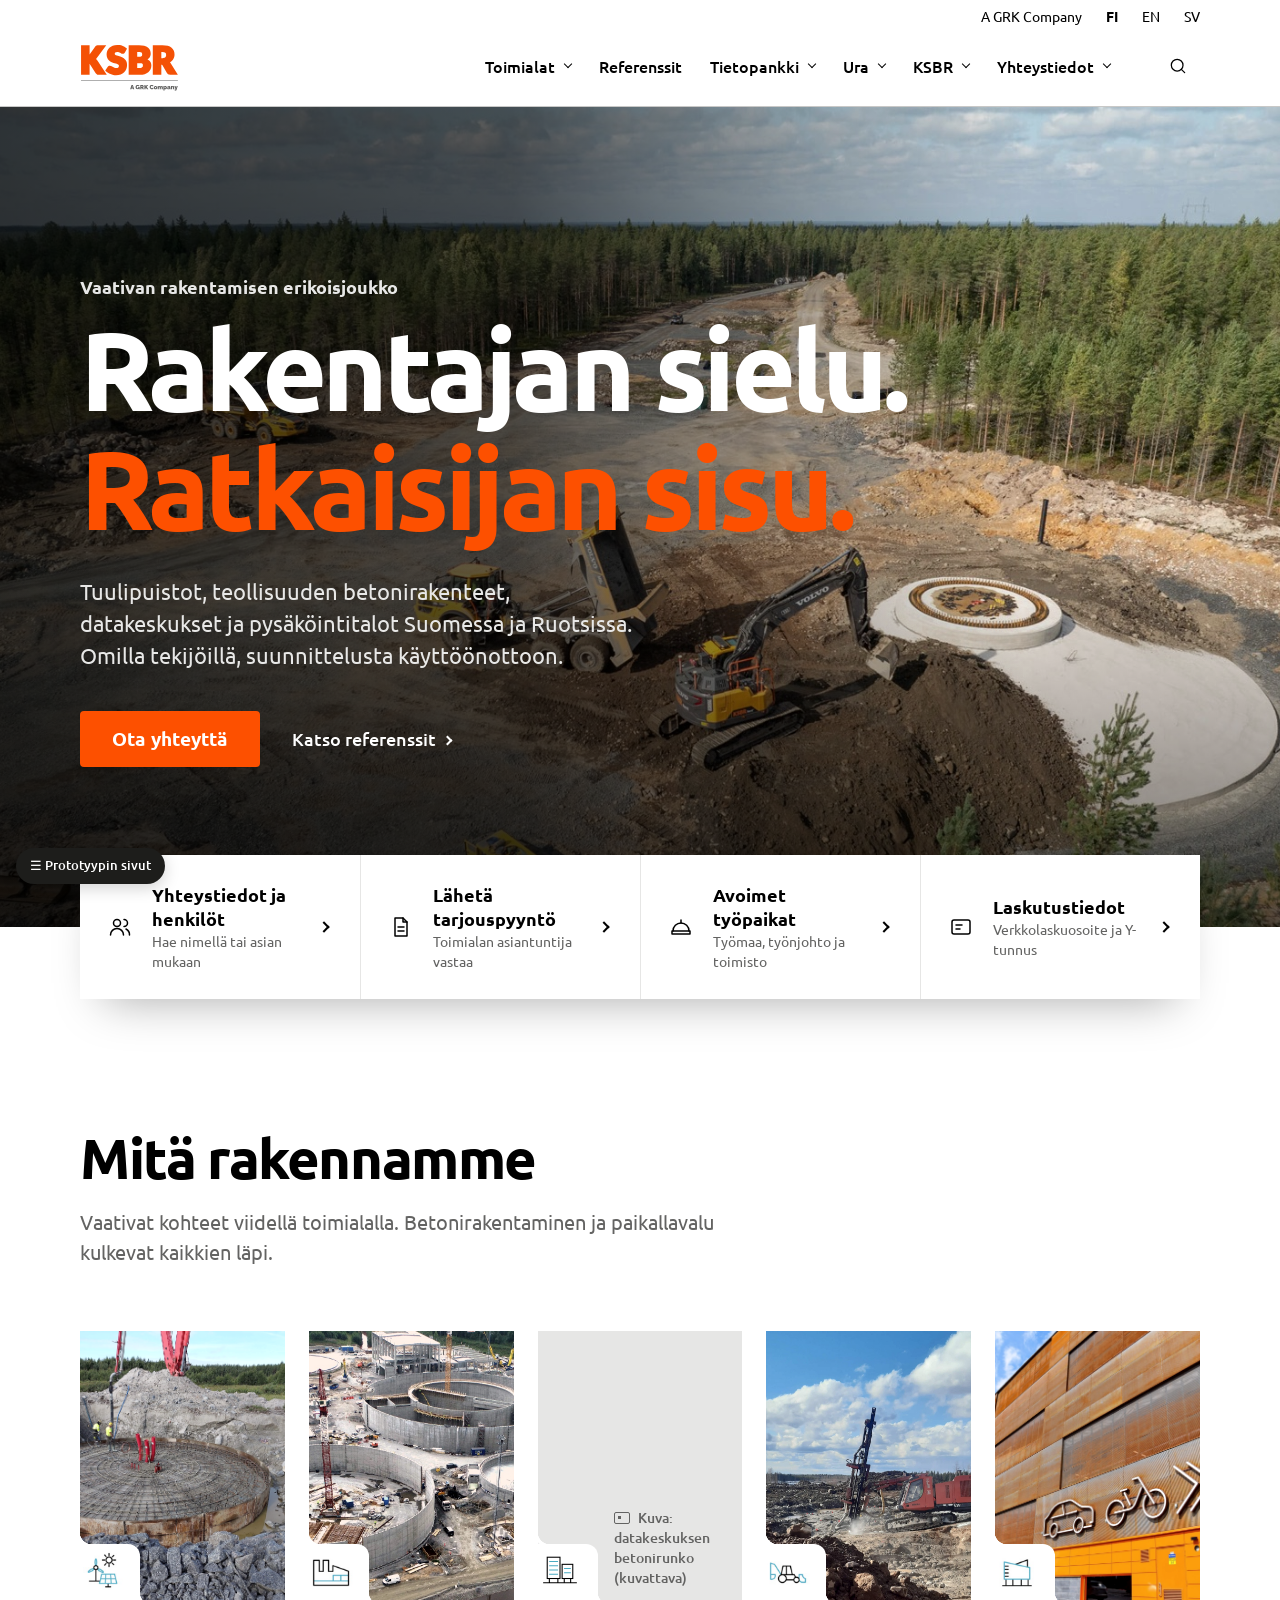
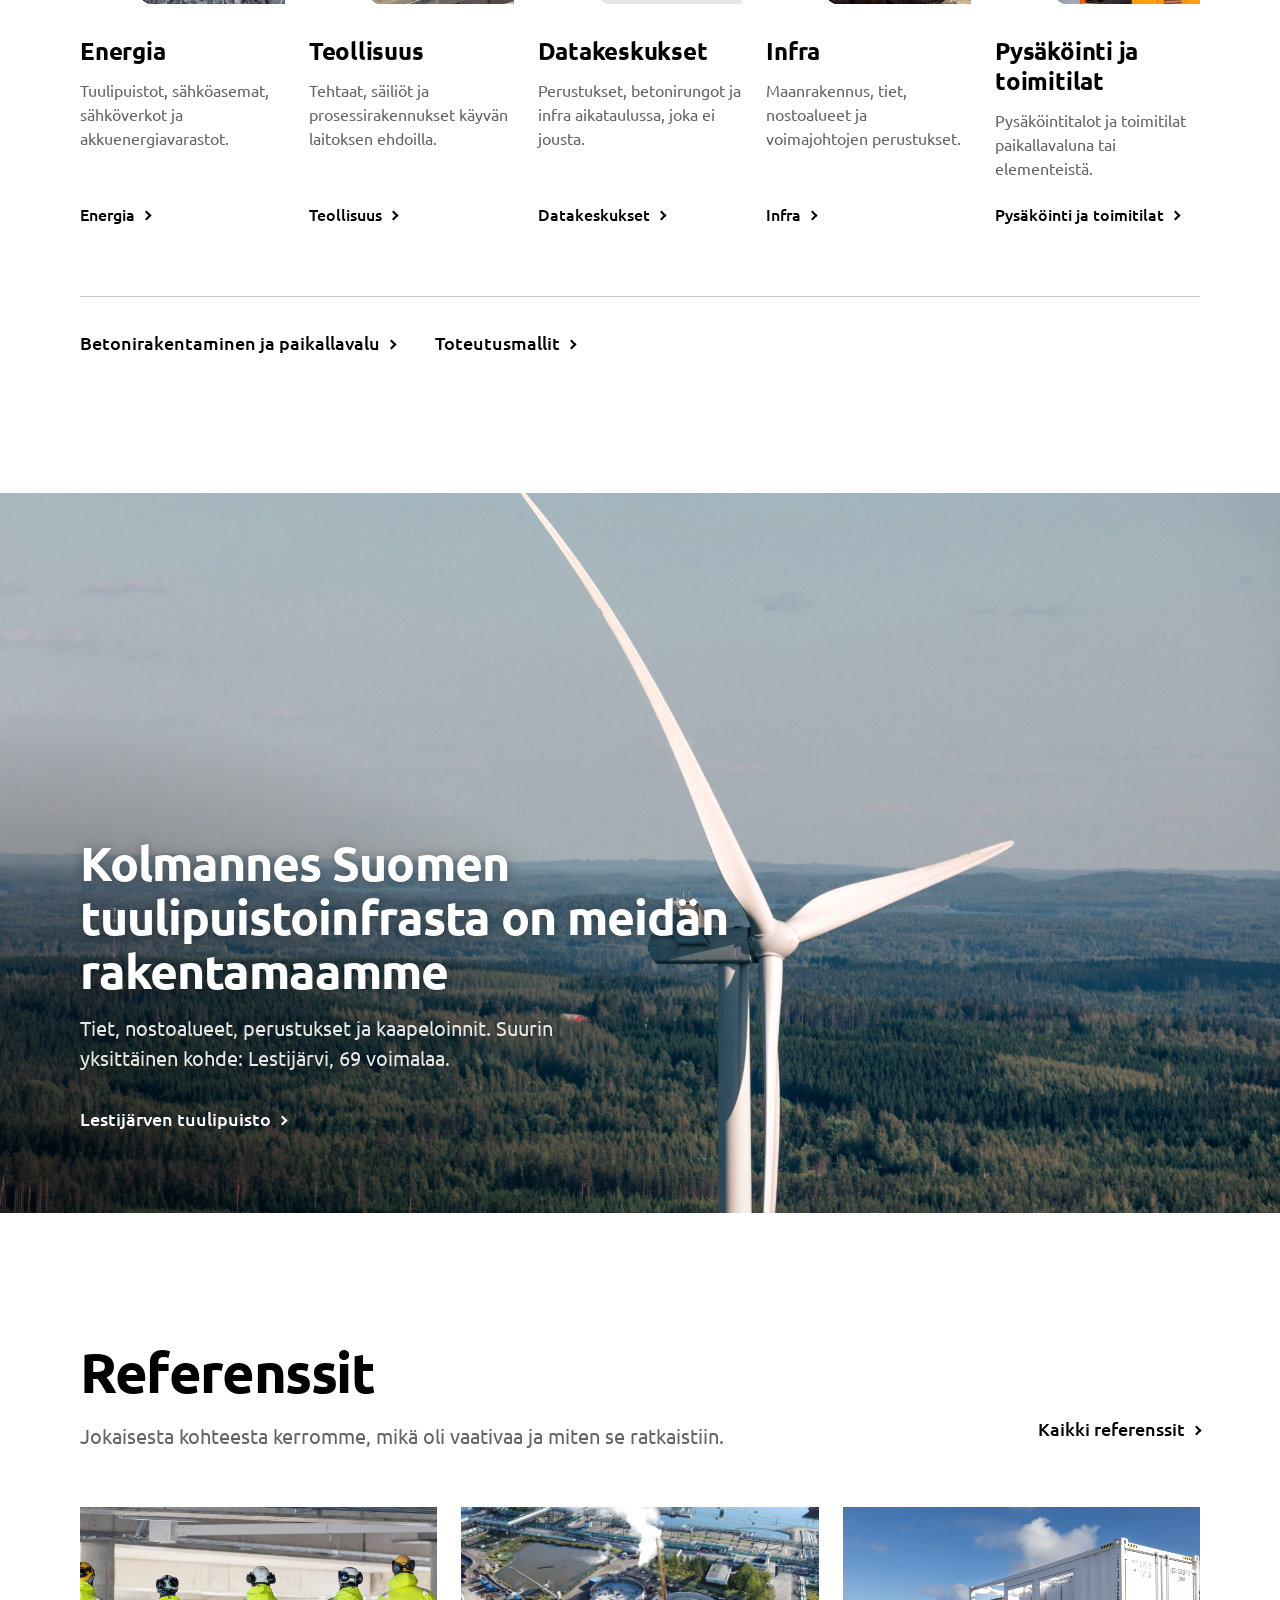
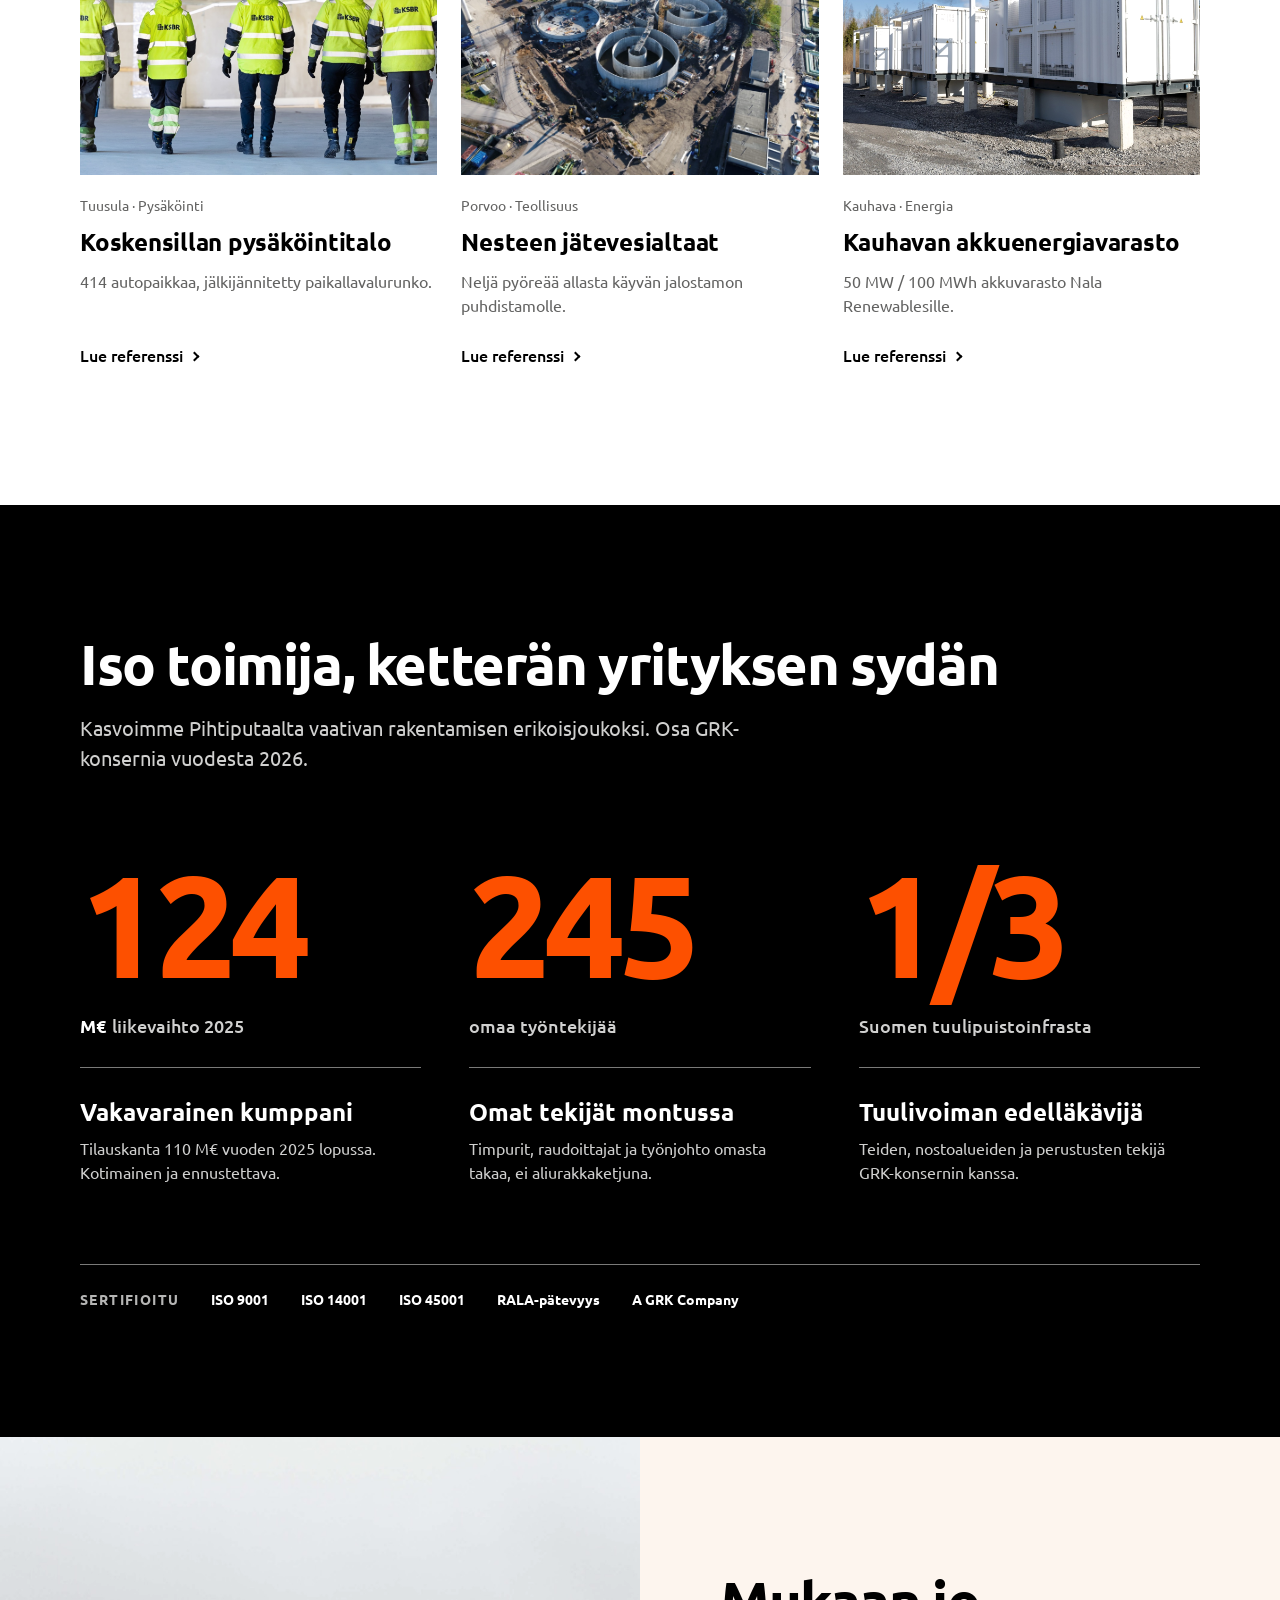
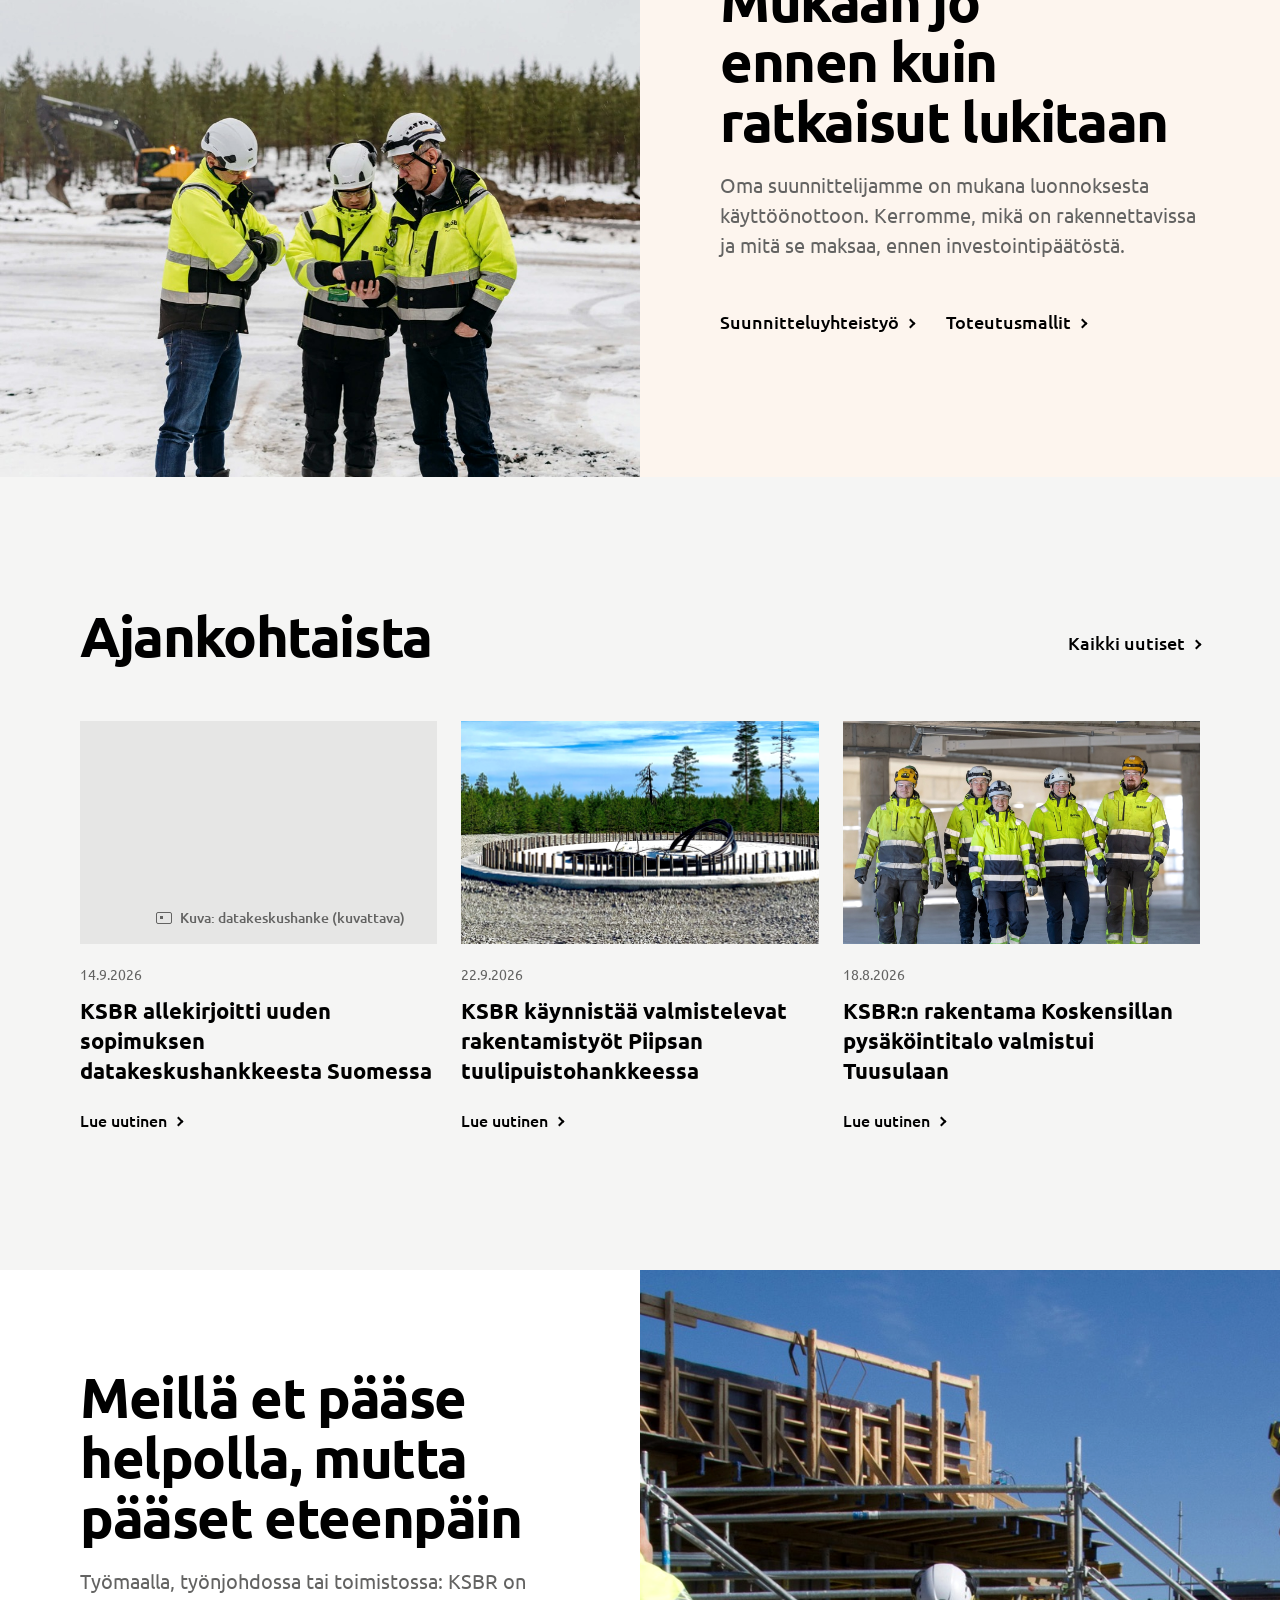
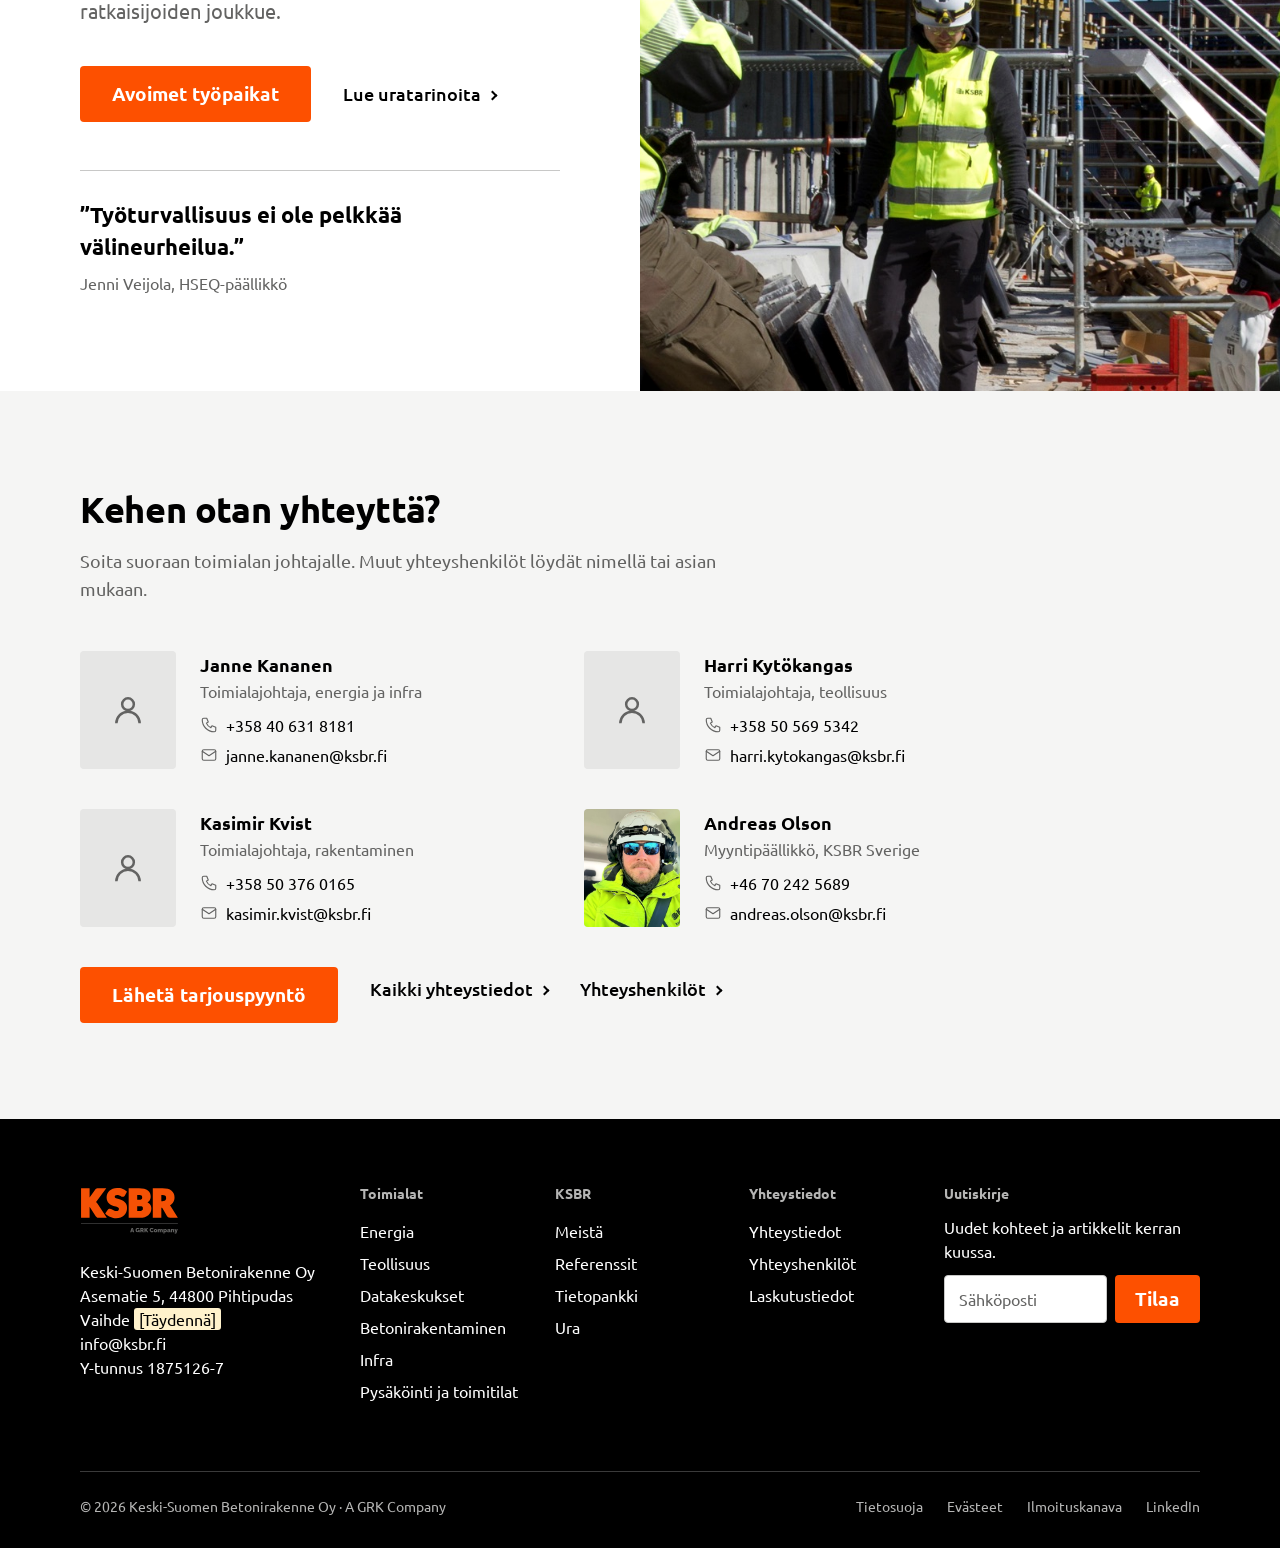
==== commit aa8eafe0: "Etusivun herootsikon rivien väliin hieman lisää tilaa Co-Authored-By: Claude Opus 5.5 <noreply@anthr" ====
--- a/index.html
+++ b/index.html
@@ -110,7 +110,7 @@
 .hf-hero__text{position:relative;z-index:1;padding:0 80px 160px;max-width:1100px}
 .hf-hero .hf-eyebrow{color:#fff;opacity:.9;text-transform:none;letter-spacing:0;font-size:18px;line-height:26px}
 .hf-hero h1{margin:0;font:700 112px/108px var(--font-head);letter-spacing:-.04em}
-.hf-hero h1 span{display:block;color:var(--accent)}
+.hf-hero h1 span{display:block;margin-top:.1em;color:var(--accent)}
 .hf-hero p.lead{margin:32px 0 0;max-width:46ch;font:400 22px/32px var(--font-sans);color:#e8e8e7}
 .hf-hero .acts{display:flex;flex-wrap:wrap;align-items:center;gap:16px 32px;margin-top:40px}
 .hf-hero .acts .b-link{color:#fff}
@@ -227,7 +227,7 @@
 .hf .sr-only{position:absolute;width:1px;height:1px;overflow:hidden;clip:rect(0 0 0 0);white-space:nowrap}
 .hf h3 .b-gap,.hf .b-person__name .b-gap{font-size:.75em;font-weight:500}
 .hf .b-step::before{font-size:48px;line-height:1;letter-spacing:-.03em}
-.hf-hero::after{background:linear-gradient(0deg,rgba(0,0,0,.5) 0%,rgba(0,0,0,0) 35%),linear-gradient(90deg,rgba(0,0,0,.68) 0%,rgba(0,0,0,.5) 30%,rgba(0,0,0,.1) 52%,rgba(0,0,0,0) 62%)}
+.hf-hero::after{background:linear-gradient(0deg,rgba(0,0,0,.6) 0%,rgba(0,0,0,0) 45%),linear-gradient(90deg,rgba(0,0,0,.74) 0%,rgba(0,0,0,.62) 40%,rgba(0,0,0,.22) 64%,rgba(0,0,0,0) 80%)}
 .hf-hero .lead,.hf-hero--page .b-lead{max-width:40ch}
 .hf-menu{display:none;align-items:center;gap:8px;min-height:44px;padding:0 12px;border:1px solid var(--line);border-radius:4px;background:#fff;font:700 15px/20px var(--font-sans);color:var(--ink)}
 .hf-menu i{display:block;width:18px;height:2px;background:currentColor;box-shadow:0 6px 0 currentColor,0 -6px 0 currentColor}
@@ -249,7 +249,7 @@
 .b-nav__menu.is-open .b-nav__item{padding:16px 0;border-bottom:1px solid var(--surface);font-size:18px}
 .hf .b-nav__bar{position:relative}
 @media (max-width:900px){
-.hf-hero::after{background:linear-gradient(0deg,rgba(0,0,0,.78) 0%,rgba(0,0,0,.55) 45%,rgba(0,0,0,.1) 80%,rgba(0,0,0,0) 100%)}
+.hf-hero::after{background:linear-gradient(0deg,rgba(0,0,0,.8) 0%,rgba(0,0,0,.66) 50%,rgba(0,0,0,.32) 85%,rgba(0,0,0,.2) 100%)}
 .hf-hero>img{object-position:70% 20%}
 }
 @media (max-width:600px){.hf .hf-hero h1,.hf .hf-hero--page h1{overflow-wrap:anywhere}}
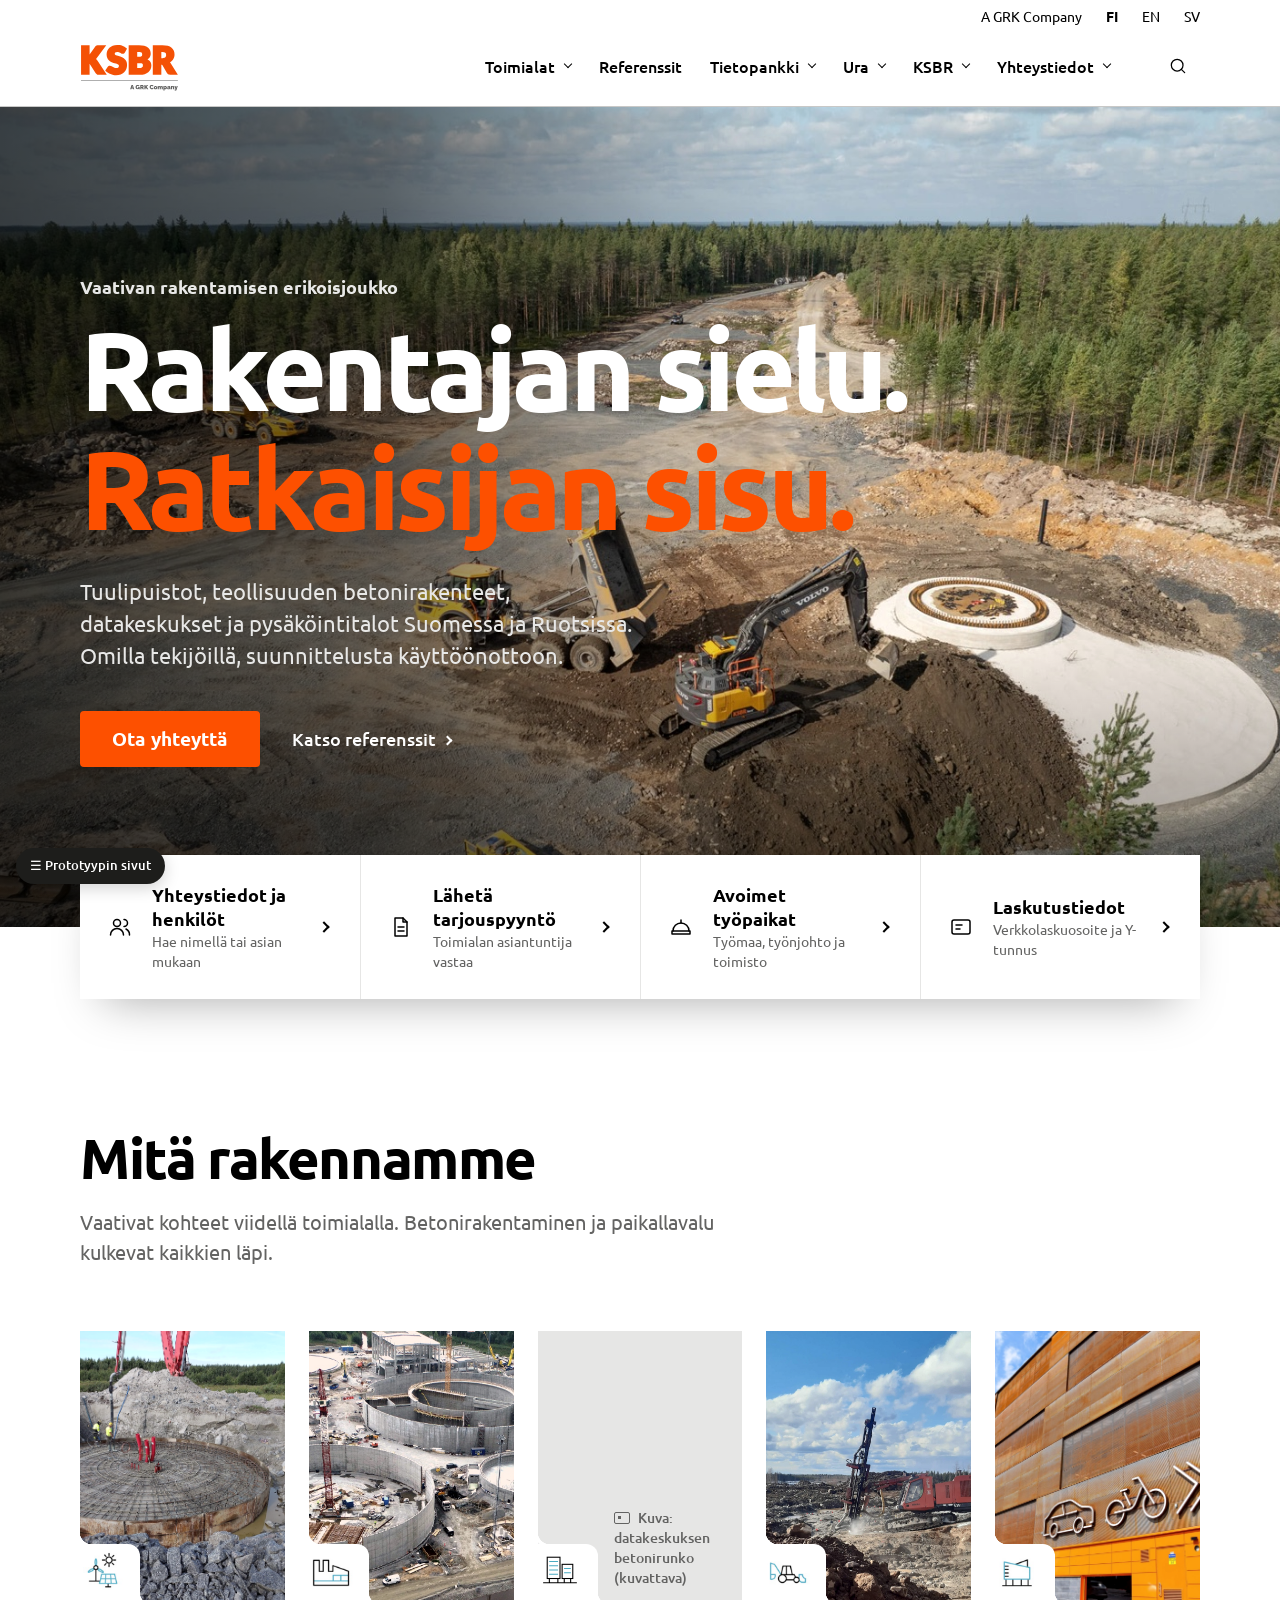
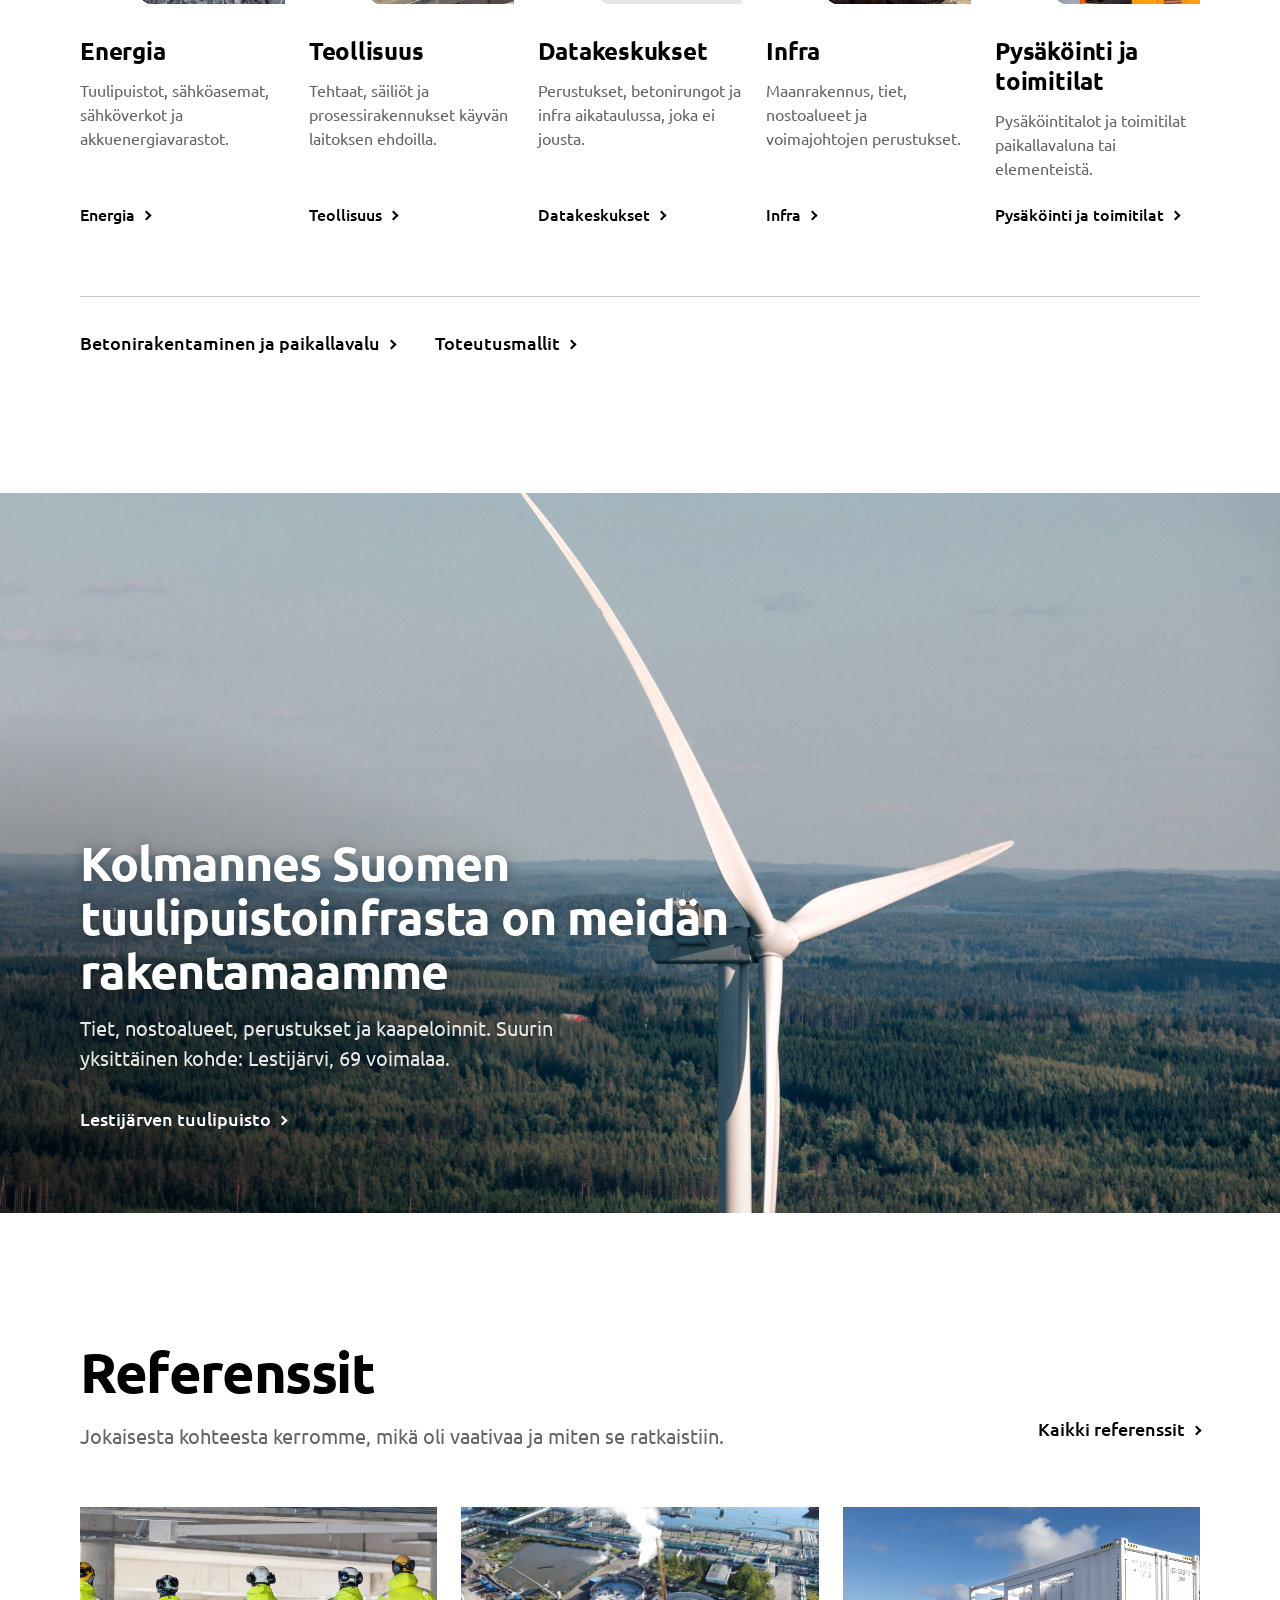
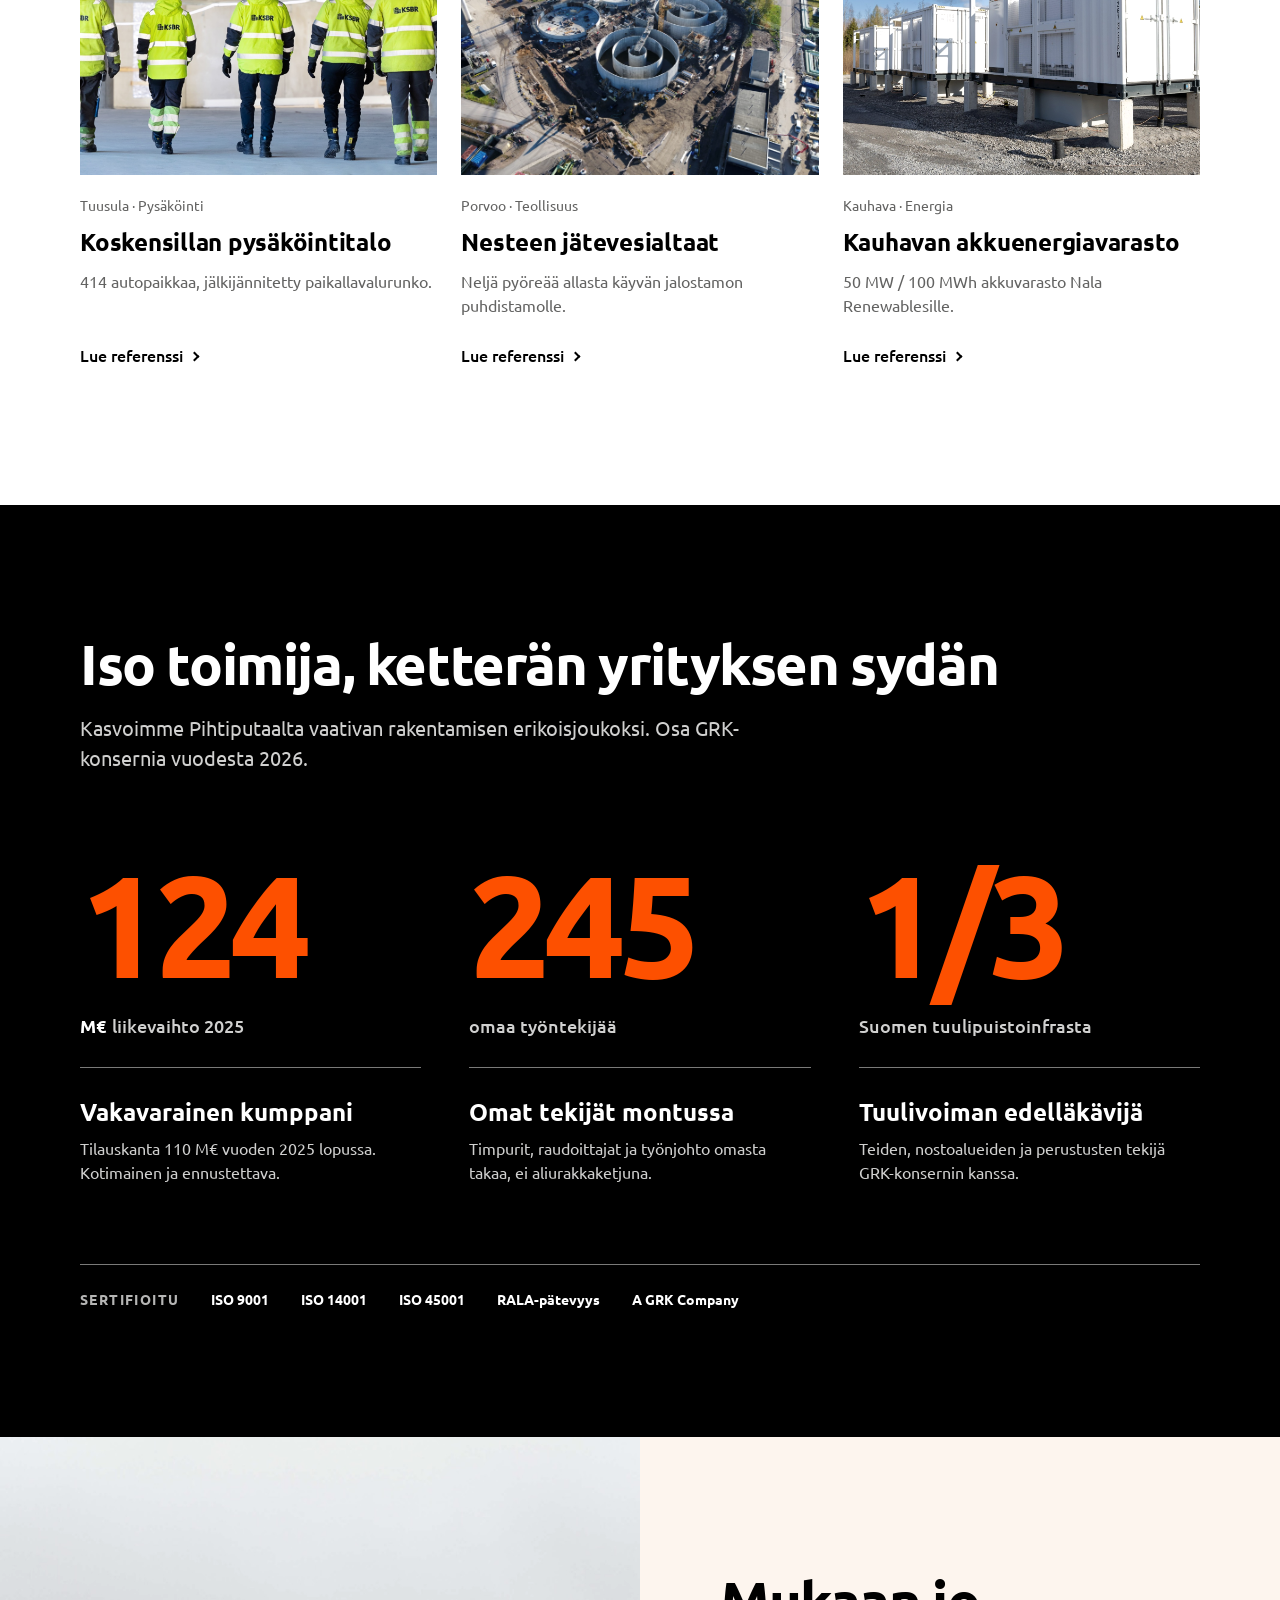
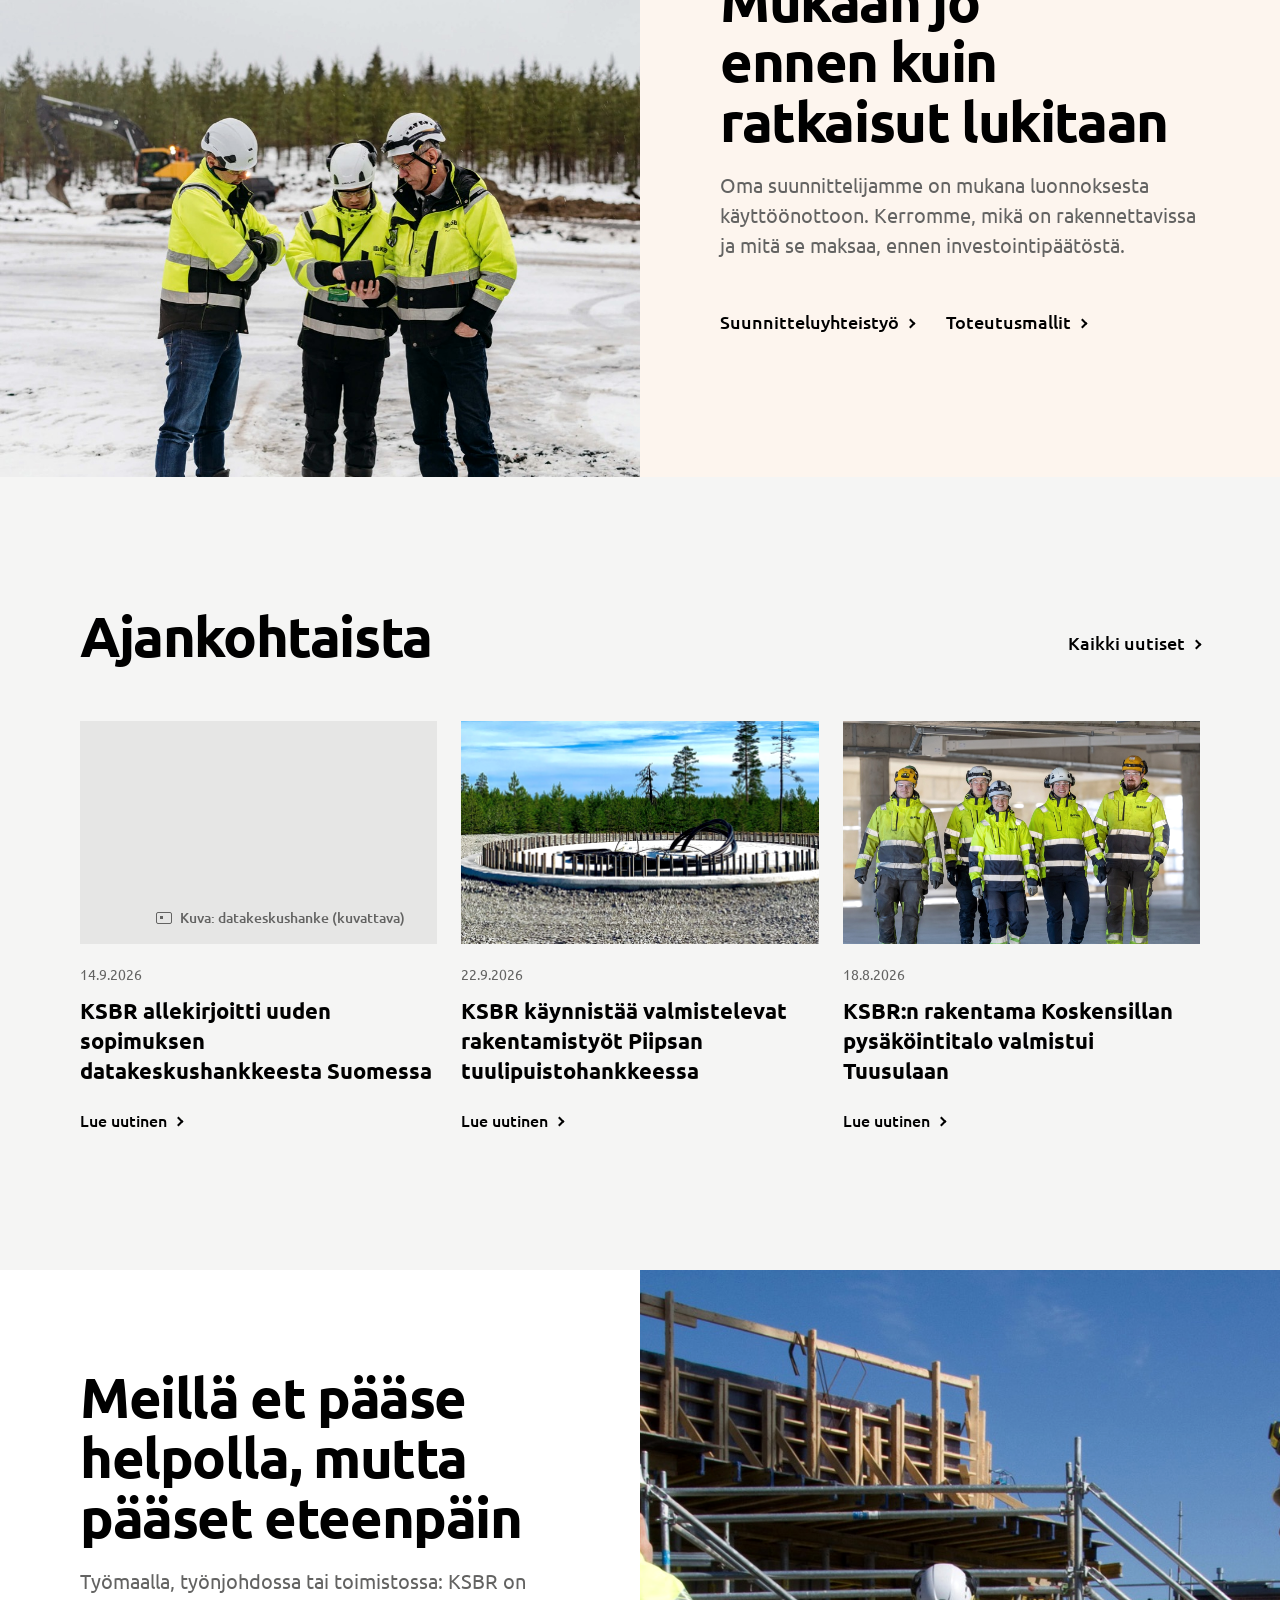
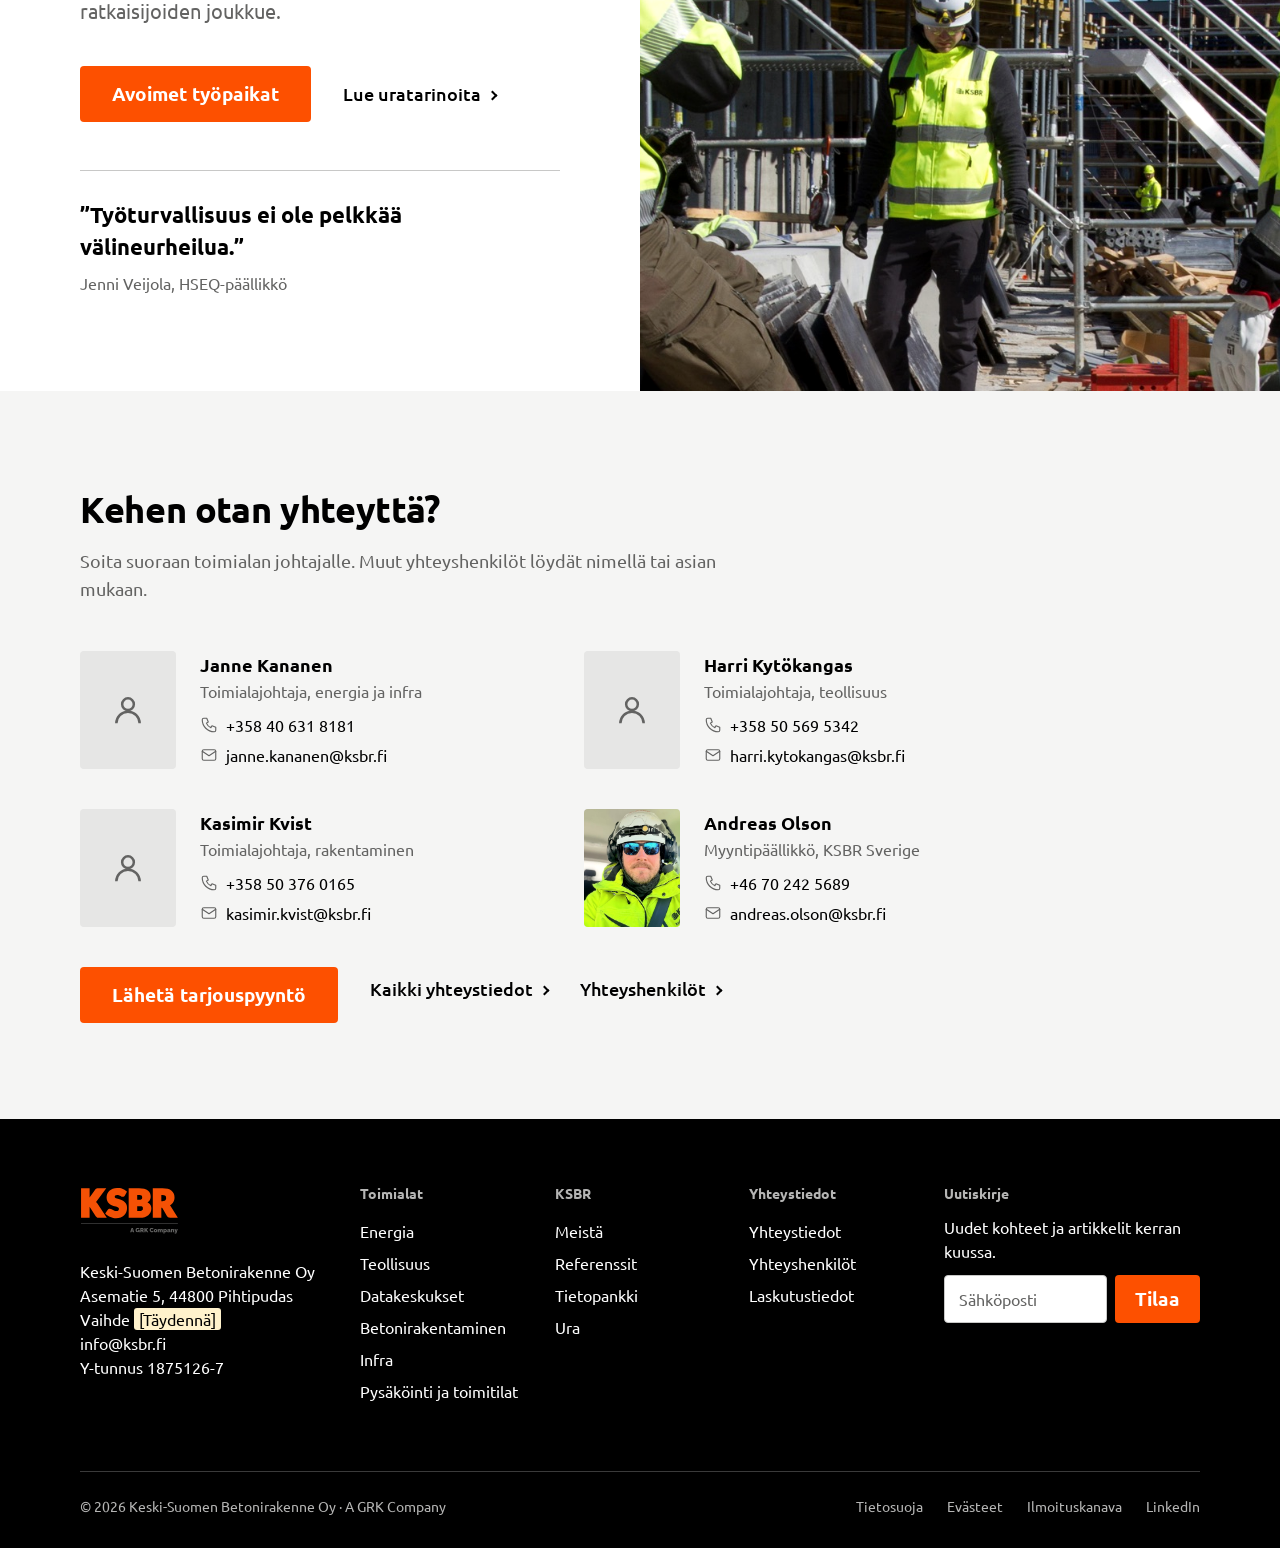
==== commit 16b0c5a8: "Etusivun hero: kevyempi tummennus palautettu Co-Authored-By: Claude Opus 5.5 <noreply@anthropic.com>" ====
--- a/index.html
+++ b/index.html
@@ -227,7 +227,7 @@
 .hf .sr-only{position:absolute;width:1px;height:1px;overflow:hidden;clip:rect(0 0 0 0);white-space:nowrap}
 .hf h3 .b-gap,.hf .b-person__name .b-gap{font-size:.75em;font-weight:500}
 .hf .b-step::before{font-size:48px;line-height:1;letter-spacing:-.03em}
-.hf-hero::after{background:linear-gradient(0deg,rgba(0,0,0,.6) 0%,rgba(0,0,0,0) 45%),linear-gradient(90deg,rgba(0,0,0,.74) 0%,rgba(0,0,0,.62) 40%,rgba(0,0,0,.22) 64%,rgba(0,0,0,0) 80%)}
+.hf-hero::after{background:linear-gradient(0deg,rgba(0,0,0,.5) 0%,rgba(0,0,0,0) 35%),linear-gradient(90deg,rgba(0,0,0,.68) 0%,rgba(0,0,0,.5) 30%,rgba(0,0,0,.1) 52%,rgba(0,0,0,0) 62%)}
 .hf-hero .lead,.hf-hero--page .b-lead{max-width:40ch}
 .hf-menu{display:none;align-items:center;gap:8px;min-height:44px;padding:0 12px;border:1px solid var(--line);border-radius:4px;background:#fff;font:700 15px/20px var(--font-sans);color:var(--ink)}
 .hf-menu i{display:block;width:18px;height:2px;background:currentColor;box-shadow:0 6px 0 currentColor,0 -6px 0 currentColor}
@@ -249,7 +249,7 @@
 .b-nav__menu.is-open .b-nav__item{padding:16px 0;border-bottom:1px solid var(--surface);font-size:18px}
 .hf .b-nav__bar{position:relative}
 @media (max-width:900px){
-.hf-hero::after{background:linear-gradient(0deg,rgba(0,0,0,.8) 0%,rgba(0,0,0,.66) 50%,rgba(0,0,0,.32) 85%,rgba(0,0,0,.2) 100%)}
+.hf-hero::after{background:linear-gradient(0deg,rgba(0,0,0,.78) 0%,rgba(0,0,0,.55) 45%,rgba(0,0,0,.1) 80%,rgba(0,0,0,0) 100%)}
 .hf-hero>img{object-position:70% 20%}
 }
 @media (max-width:600px){.hf .hf-hero h1,.hf .hf-hero--page h1{overflow-wrap:anywhere}}
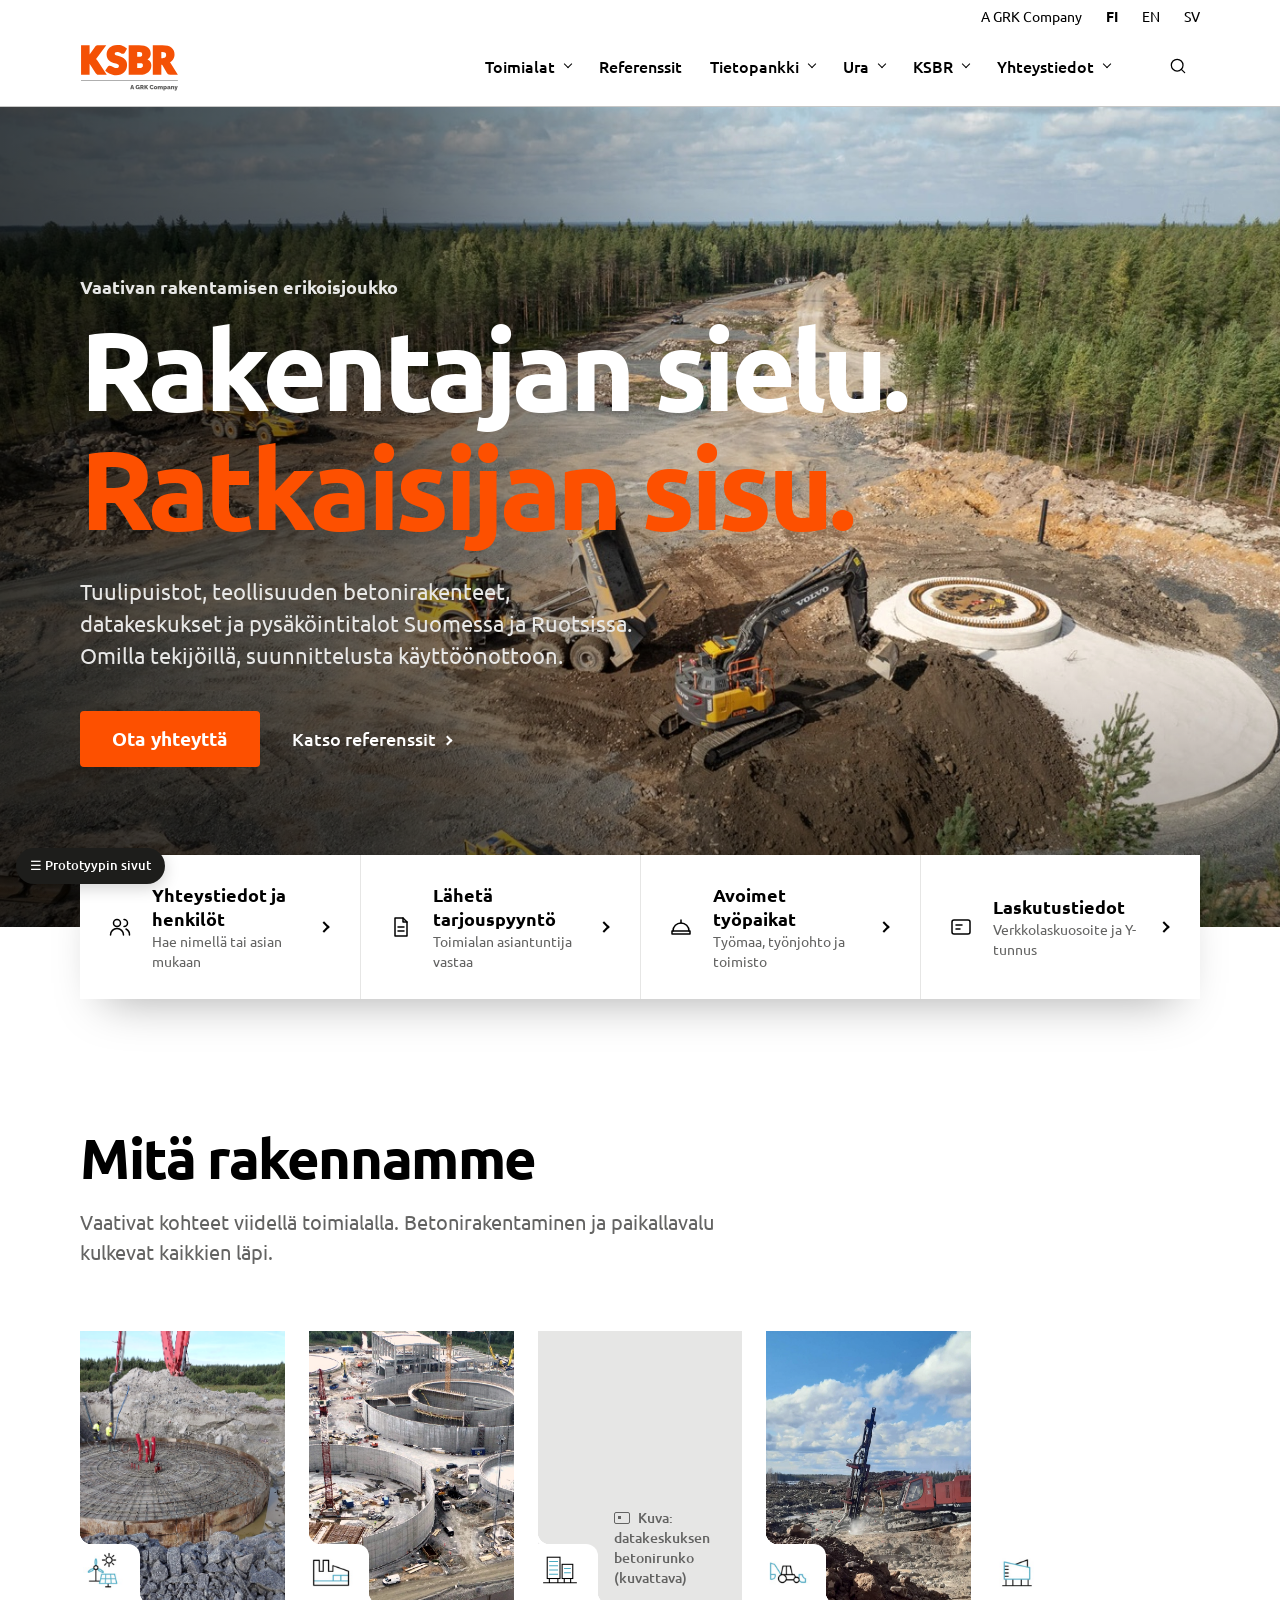
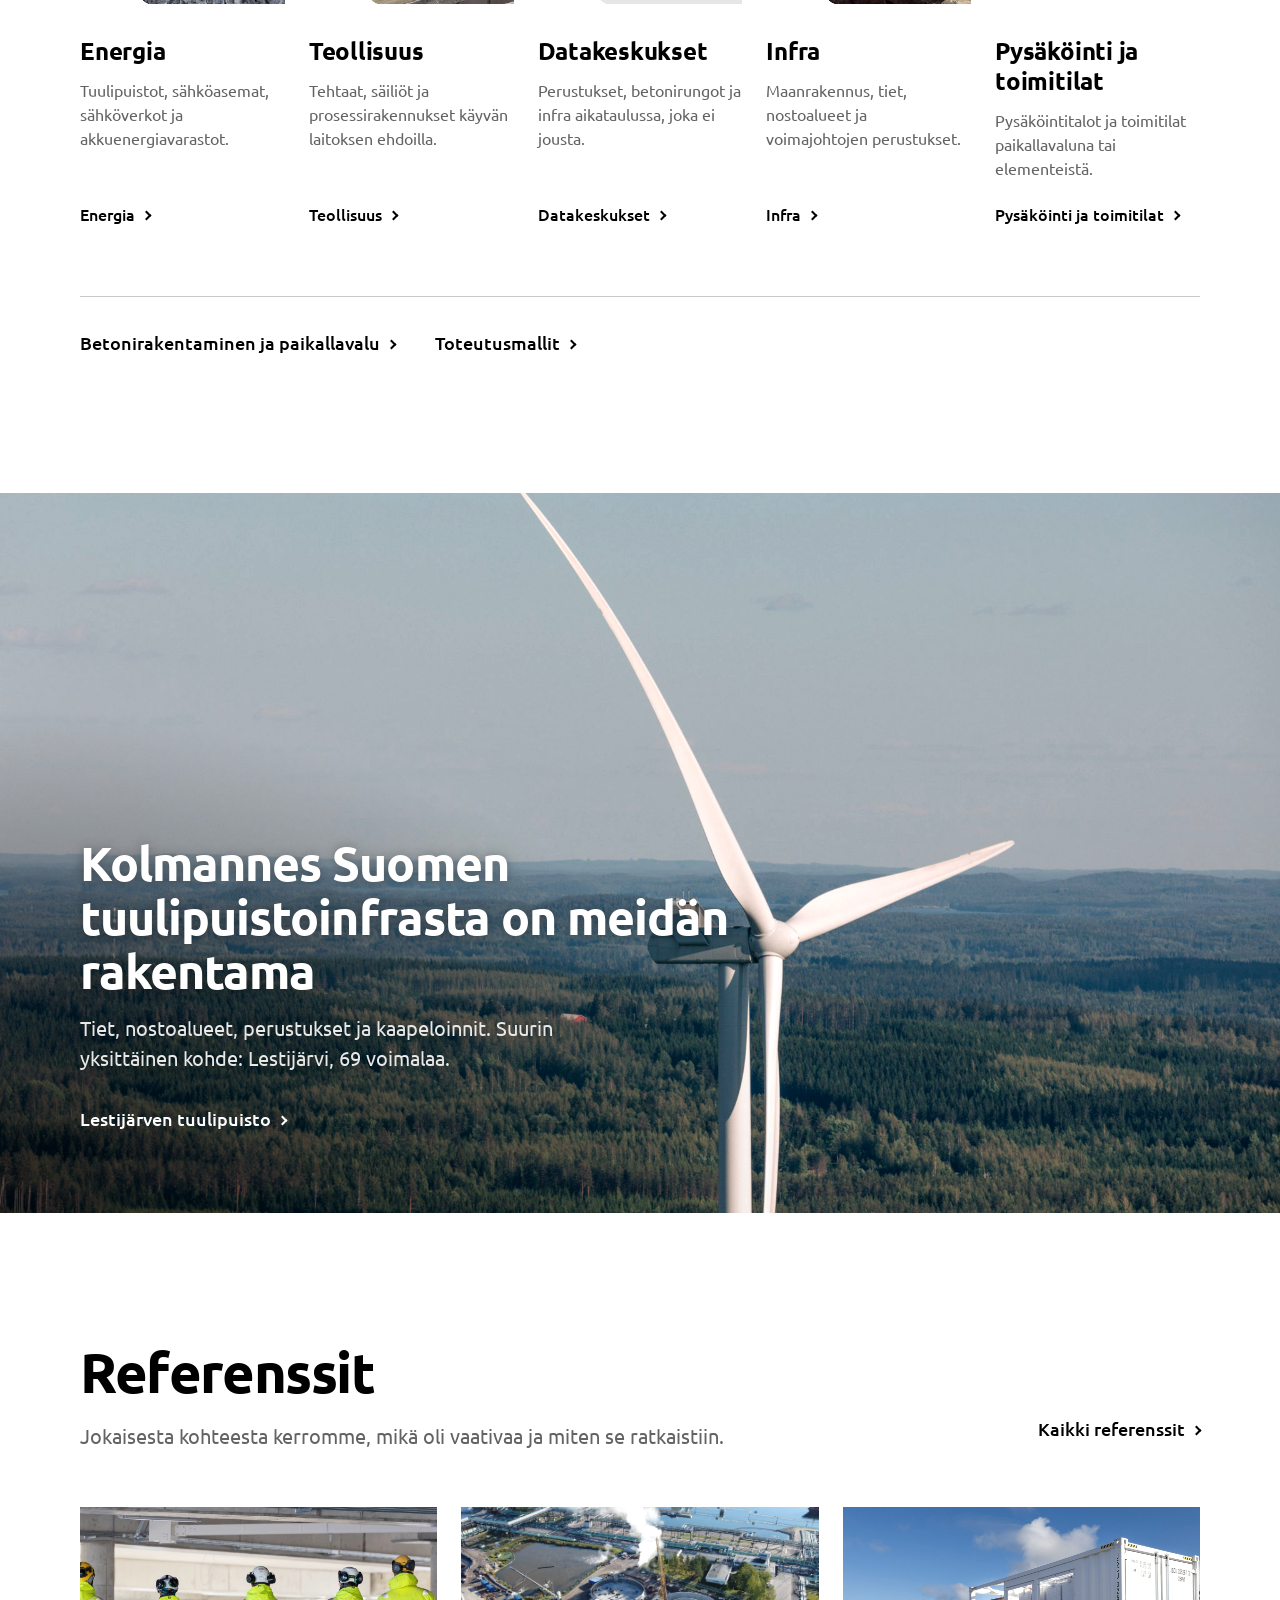
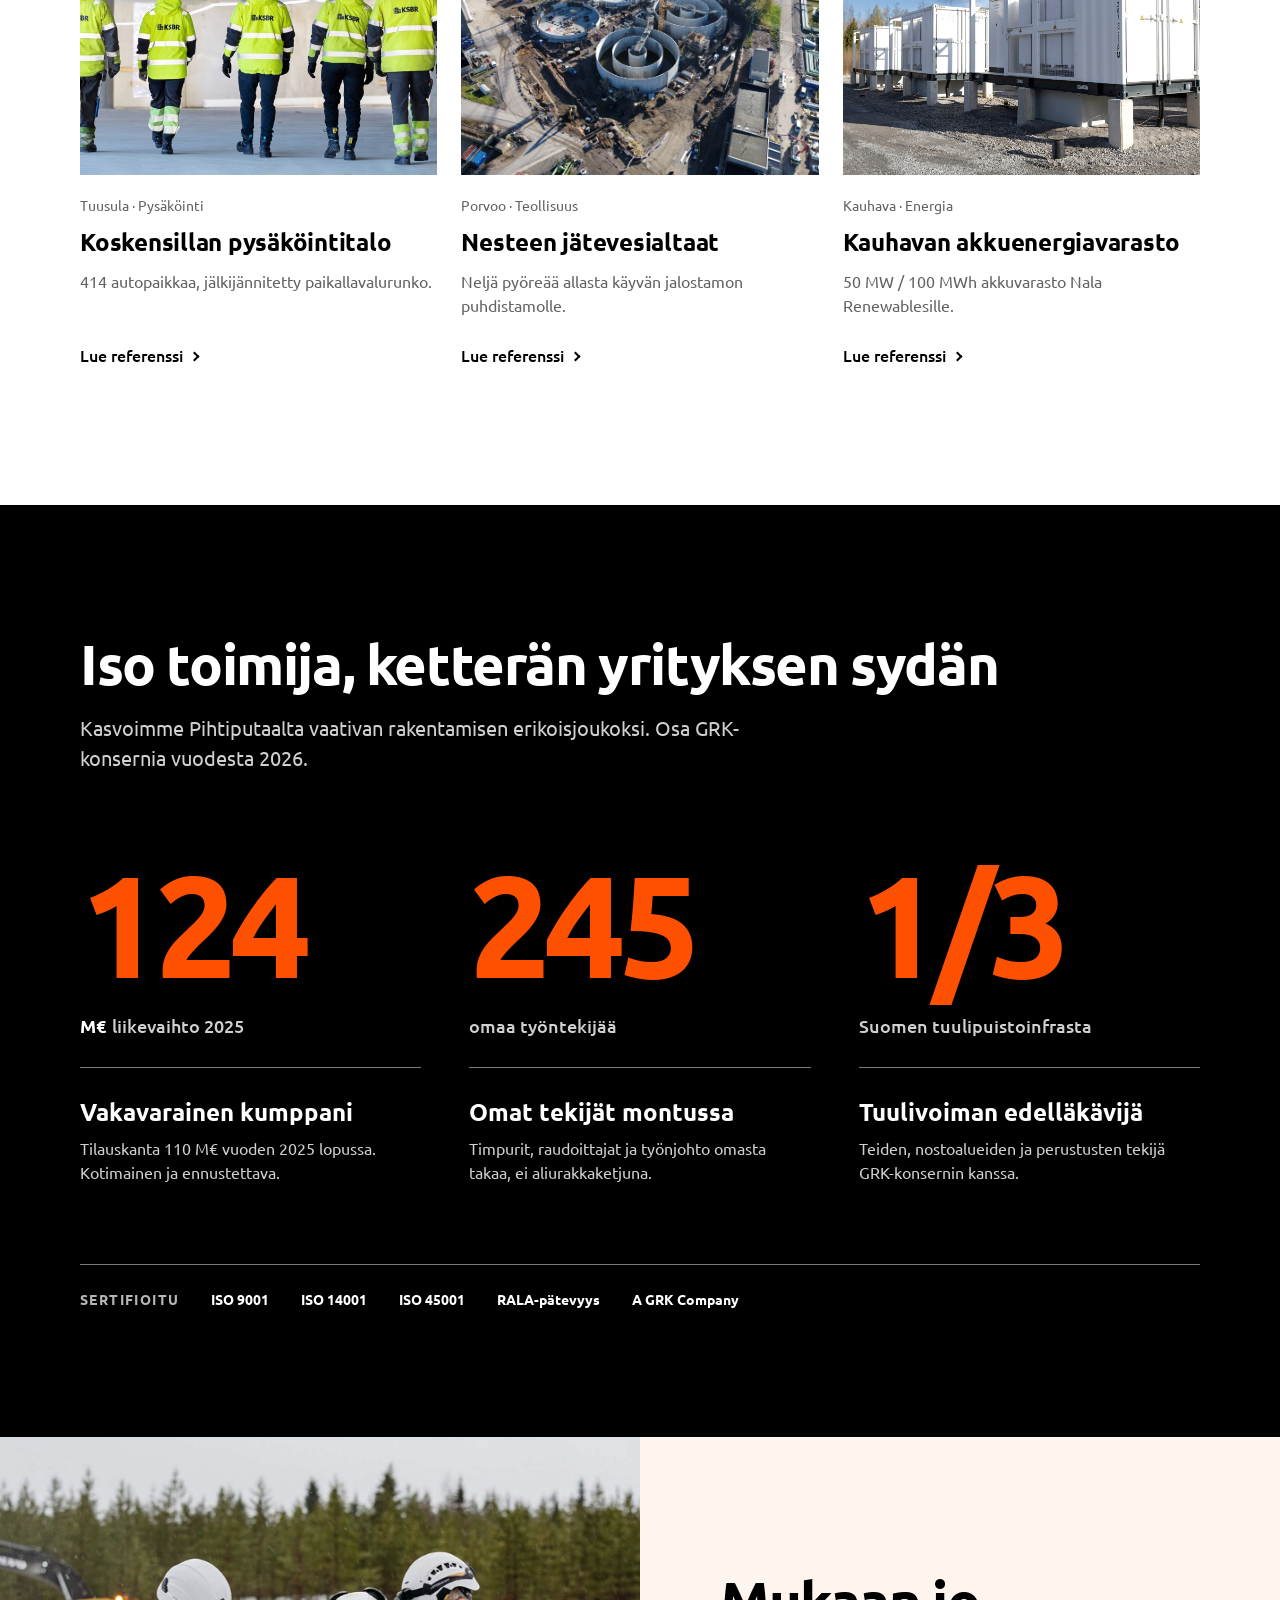
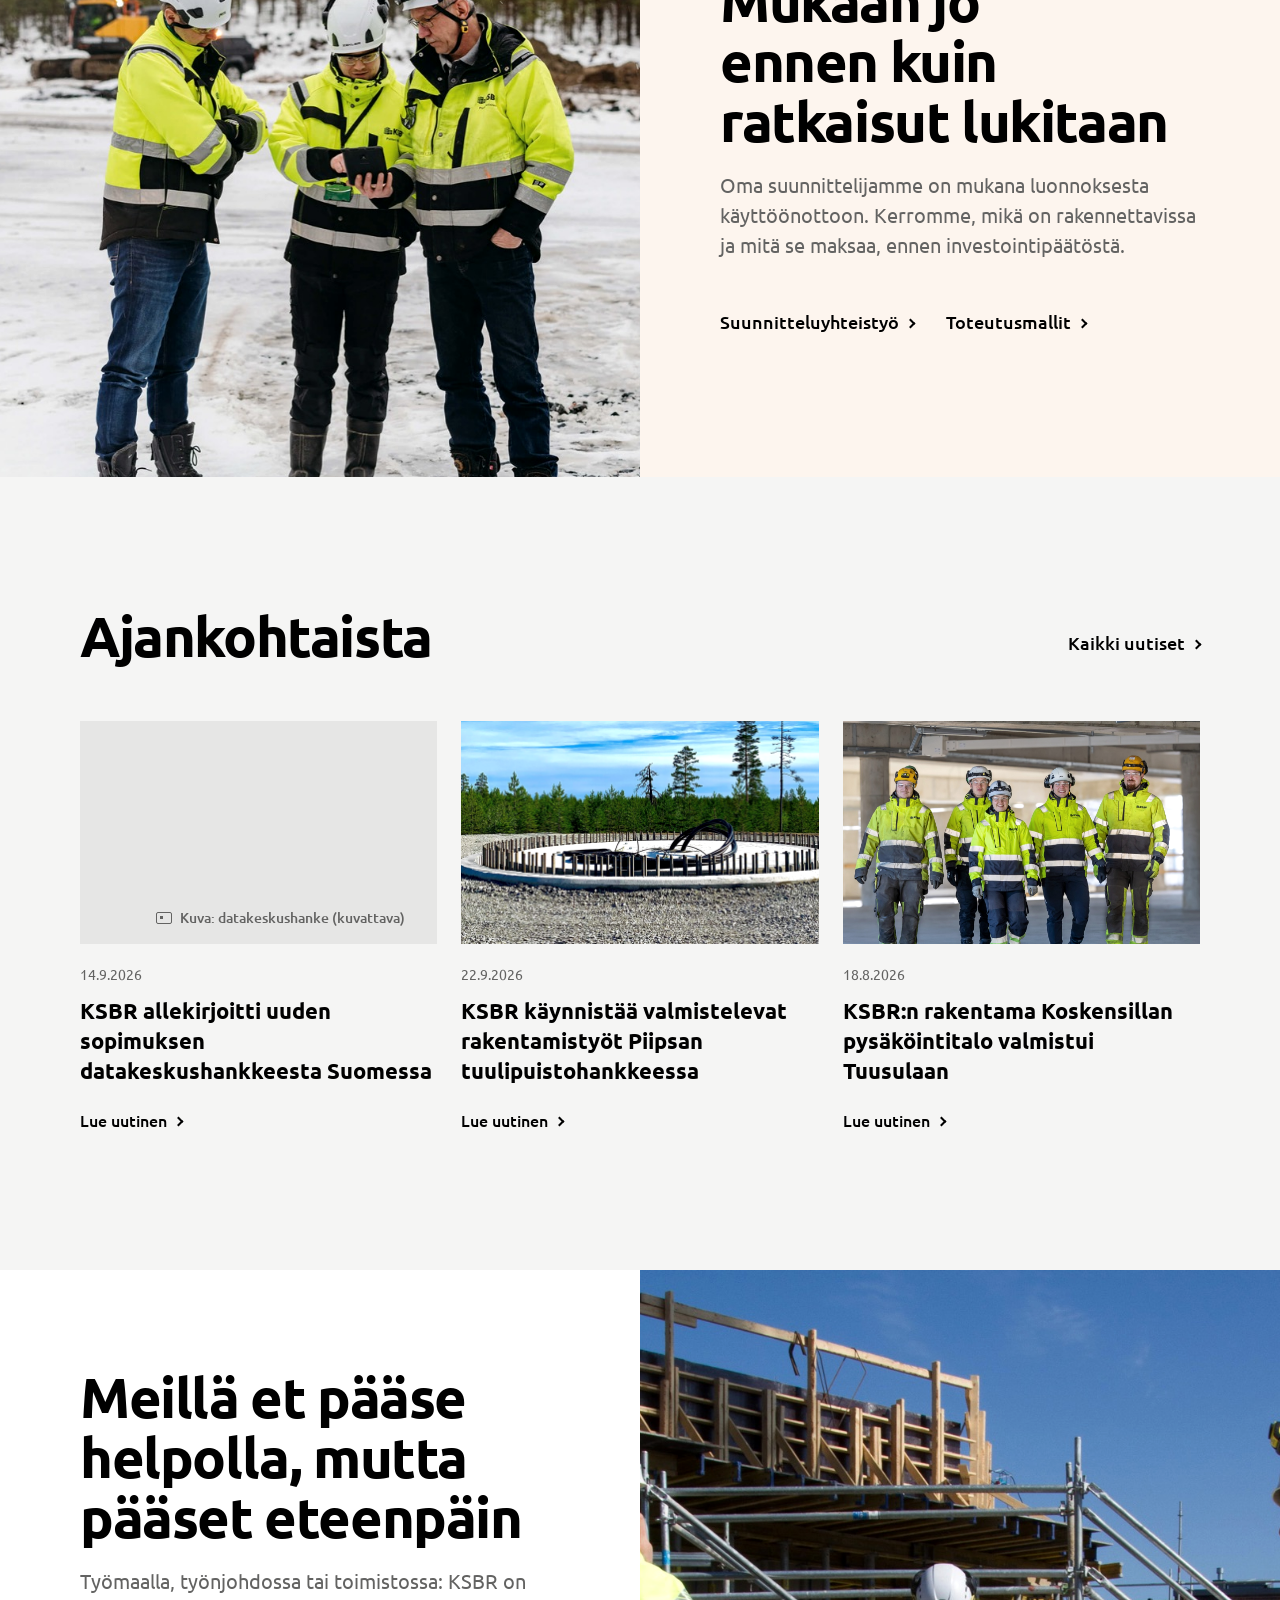
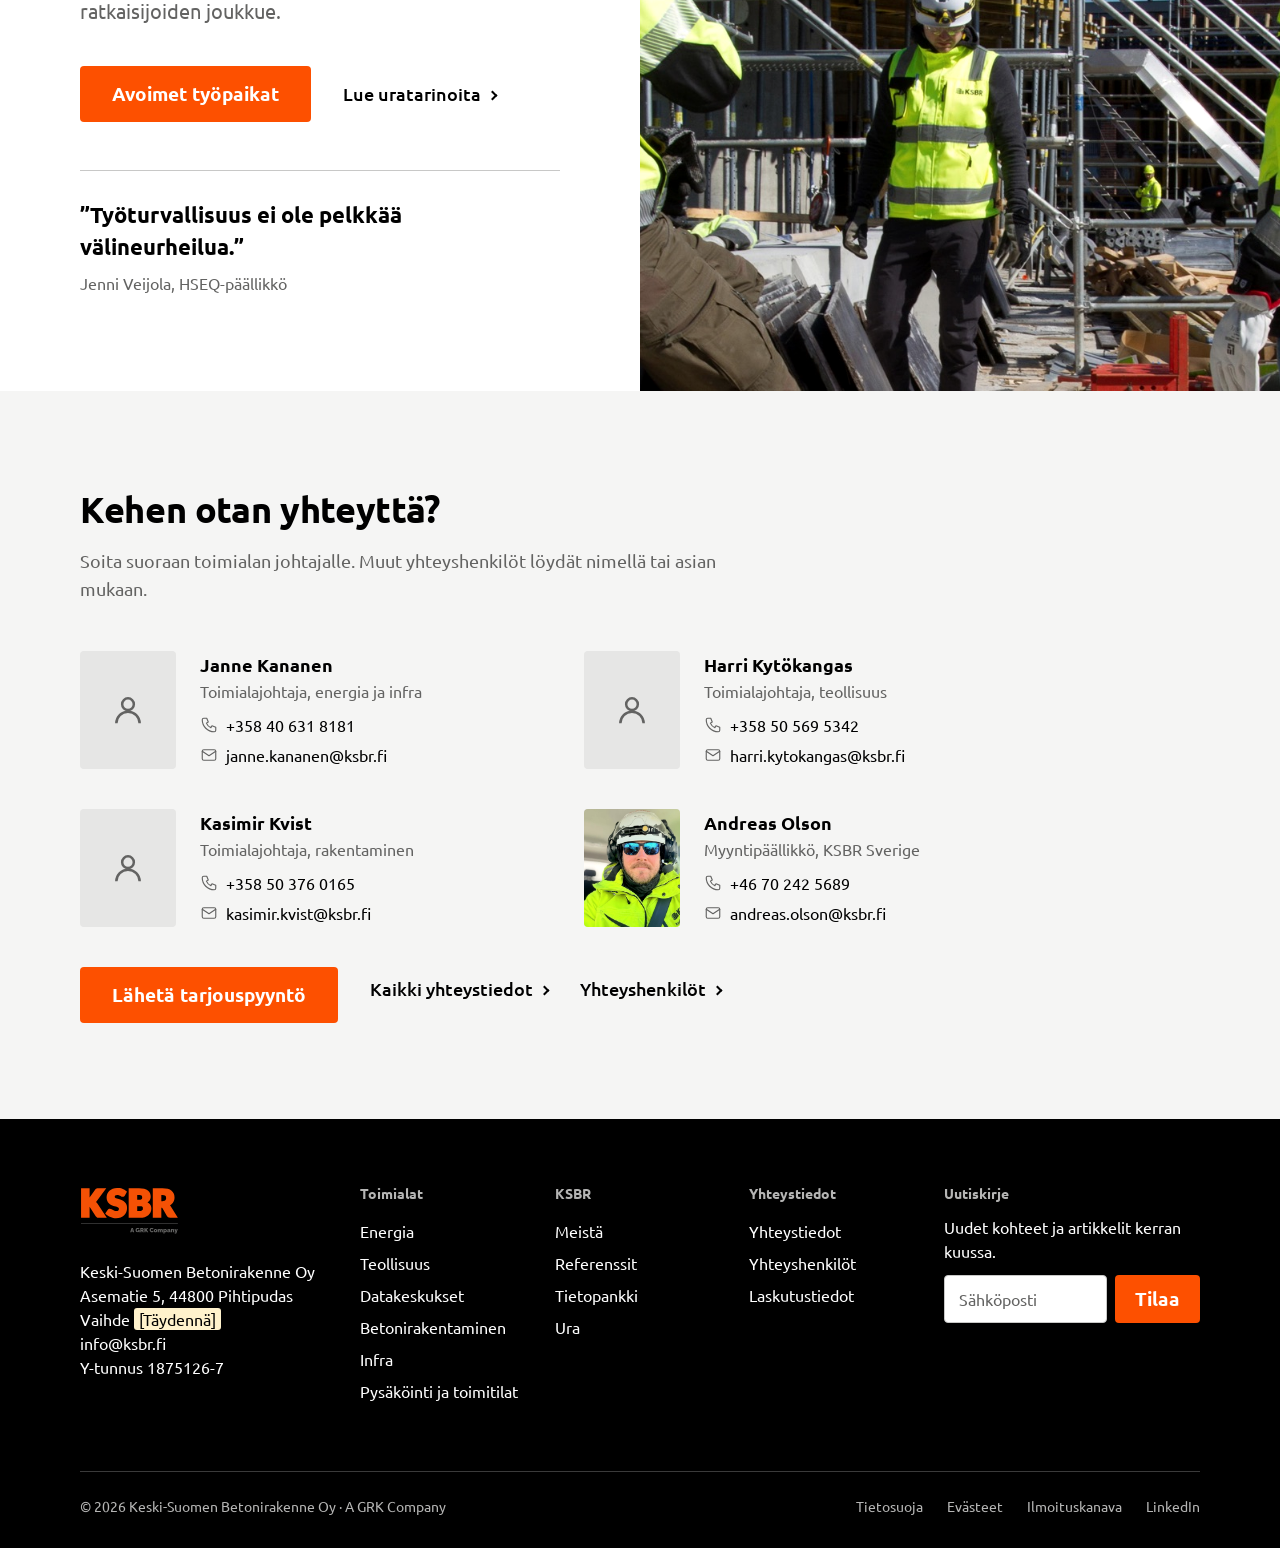
==== commit 8dd2e9bb: "Etusivu: työmaakuva rajattu ihmisiin, nauhan otsikkokorjaus Co-Authored-By: Claude Opus 5.5 <noreply" ====
--- a/index.html
+++ b/index.html
@@ -171,6 +171,7 @@
 .hf-edge{display:grid;grid-template-columns:1fr 1fr;min-height:640px}
 .hf-edge .ph{position:relative;overflow:hidden}
 .hf-edge .ph img{position:absolute;inset:0;width:100%;height:100%;object-fit:cover}
+.hf-edge .hf-crop-people img{object-position:52% 74%;transform:scale(1.32);transform-origin:53% 72%}
 .hf-edge .tx{display:grid;align-content:center;gap:0;padding:96px 80px}
 .hf-edge--tint .tx{background:var(--tint)}
 .hf-edge .acts{display:flex;flex-wrap:wrap;gap:16px 32px;margin-top:40px;align-items:center}
@@ -328,7 +329,7 @@
 
 <section class="hf-band" id="referenssit">
   <img fetchpriority="high" src="img/tetrituuli.jpg" alt="Tuulivoimala metsäisen maiseman yllä ilmasta kuvattuna" style="object-position: 50% 30%;">
-  <div class="hf-band__text"><h2>Kolmannes Suomen tuulipuistoinfrasta on meidän rakentamaamme</h2><p class="hf-band__sub">Tiet, nostoalueet, perustukset ja kaapeloinnit. Suurin yksittäinen kohde: Lestijärvi, 69 voimalaa.</p><a class="b-link" href="referenssi-lestijarvi.html">Lestijärven tuulipuisto</a></div>
+  <div class="hf-band__text"><h2>Kolmannes Suomen tuulipuistoinfrasta on meidän rakentama</h2><p class="hf-band__sub">Tiet, nostoalueet, perustukset ja kaapeloinnit. Suurin yksittäinen kohde: Lestijärvi, 69 voimalaa.</p><a class="b-link" href="referenssi-lestijarvi.html">Lestijärven tuulipuisto</a></div>
 </section>
 
 <section class="hf-sec">
@@ -348,7 +349,7 @@
 </section>
 
 <section class="hf-edge hf-edge--tint">
-  <div class="ph"><img loading="lazy" decoding="async" src="img/KSBR_Lestijarvi_alakuva.jpg" alt="KSBR:n työnjohto ja tilaajan edustaja Lestijärven työmaalla"></div>
+  <div class="ph hf-crop-people"><img loading="lazy" decoding="async" src="img/KSBR_Lestijarvi_alakuva.jpg" alt="KSBR:n työnjohto ja tilaajan edustaja Lestijärven työmaalla"></div>
   <div class="tx"><h2 class="hf-h2">Mukaan jo ennen kuin ratkaisut lukitaan</h2><p class="hf-lead">Oma suunnittelijamme on mukana luonnoksesta käyttöönottoon. Kerromme, mikä on rakennettavissa ja mitä se maksaa, ennen investointipäätöstä.</p><div class="acts"><a class="b-link" href="suunnitteluyhteistyo.html">Suunnitteluyhteistyö</a><a class="b-link" href="toteutusmallit.html">Toteutusmallit</a></div></div>
 </section>
 
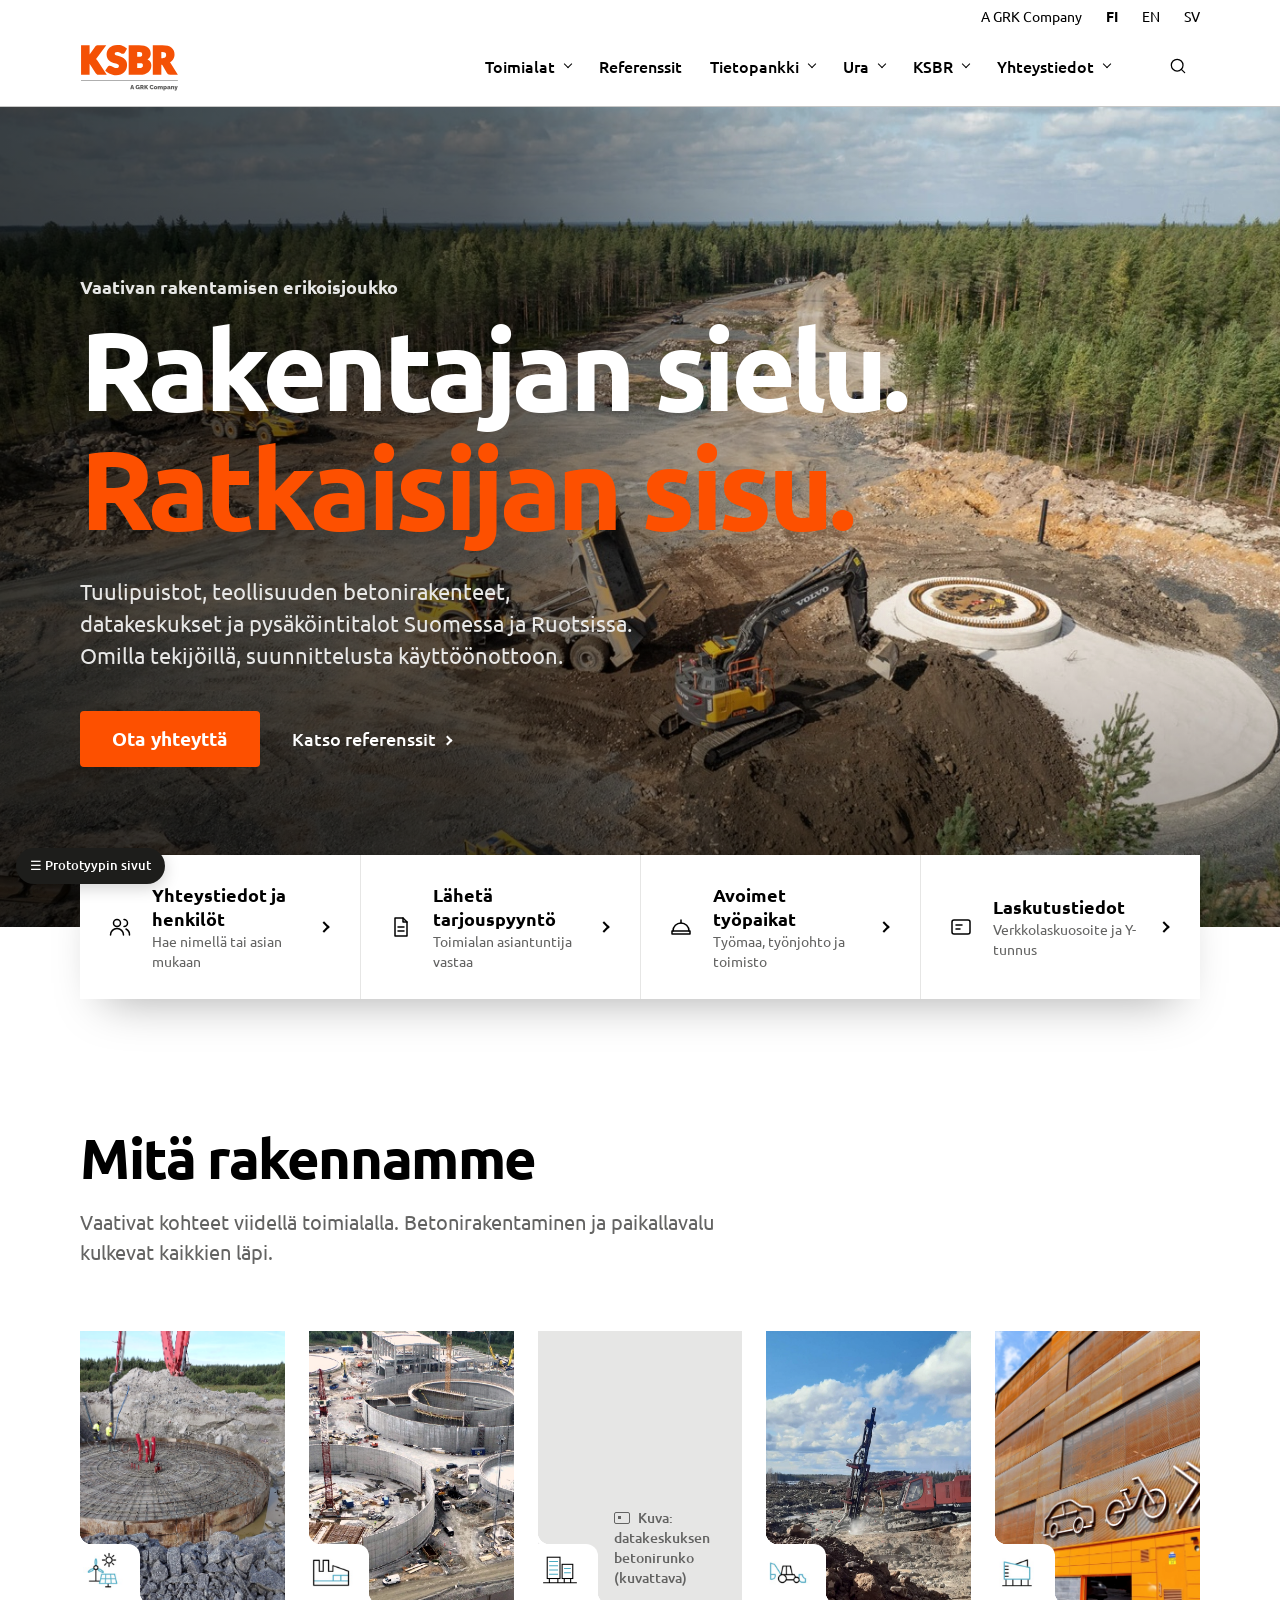
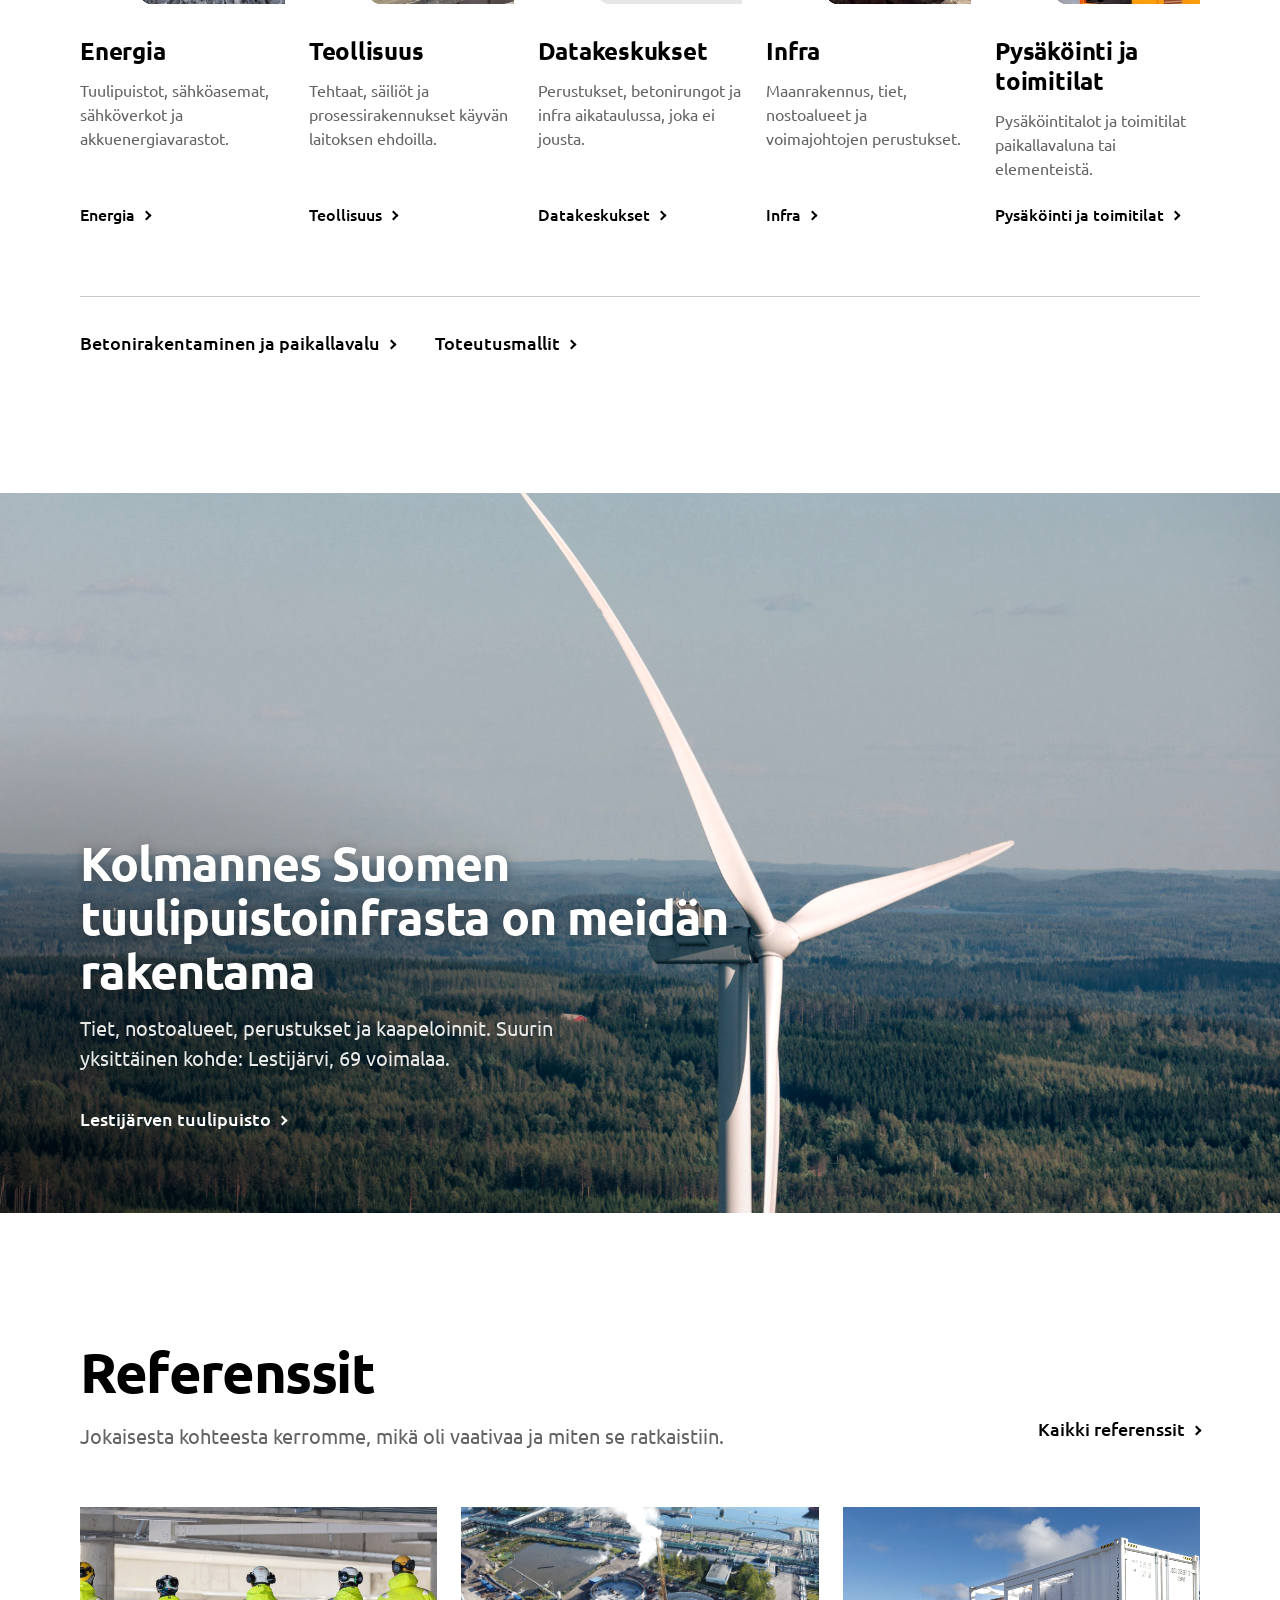
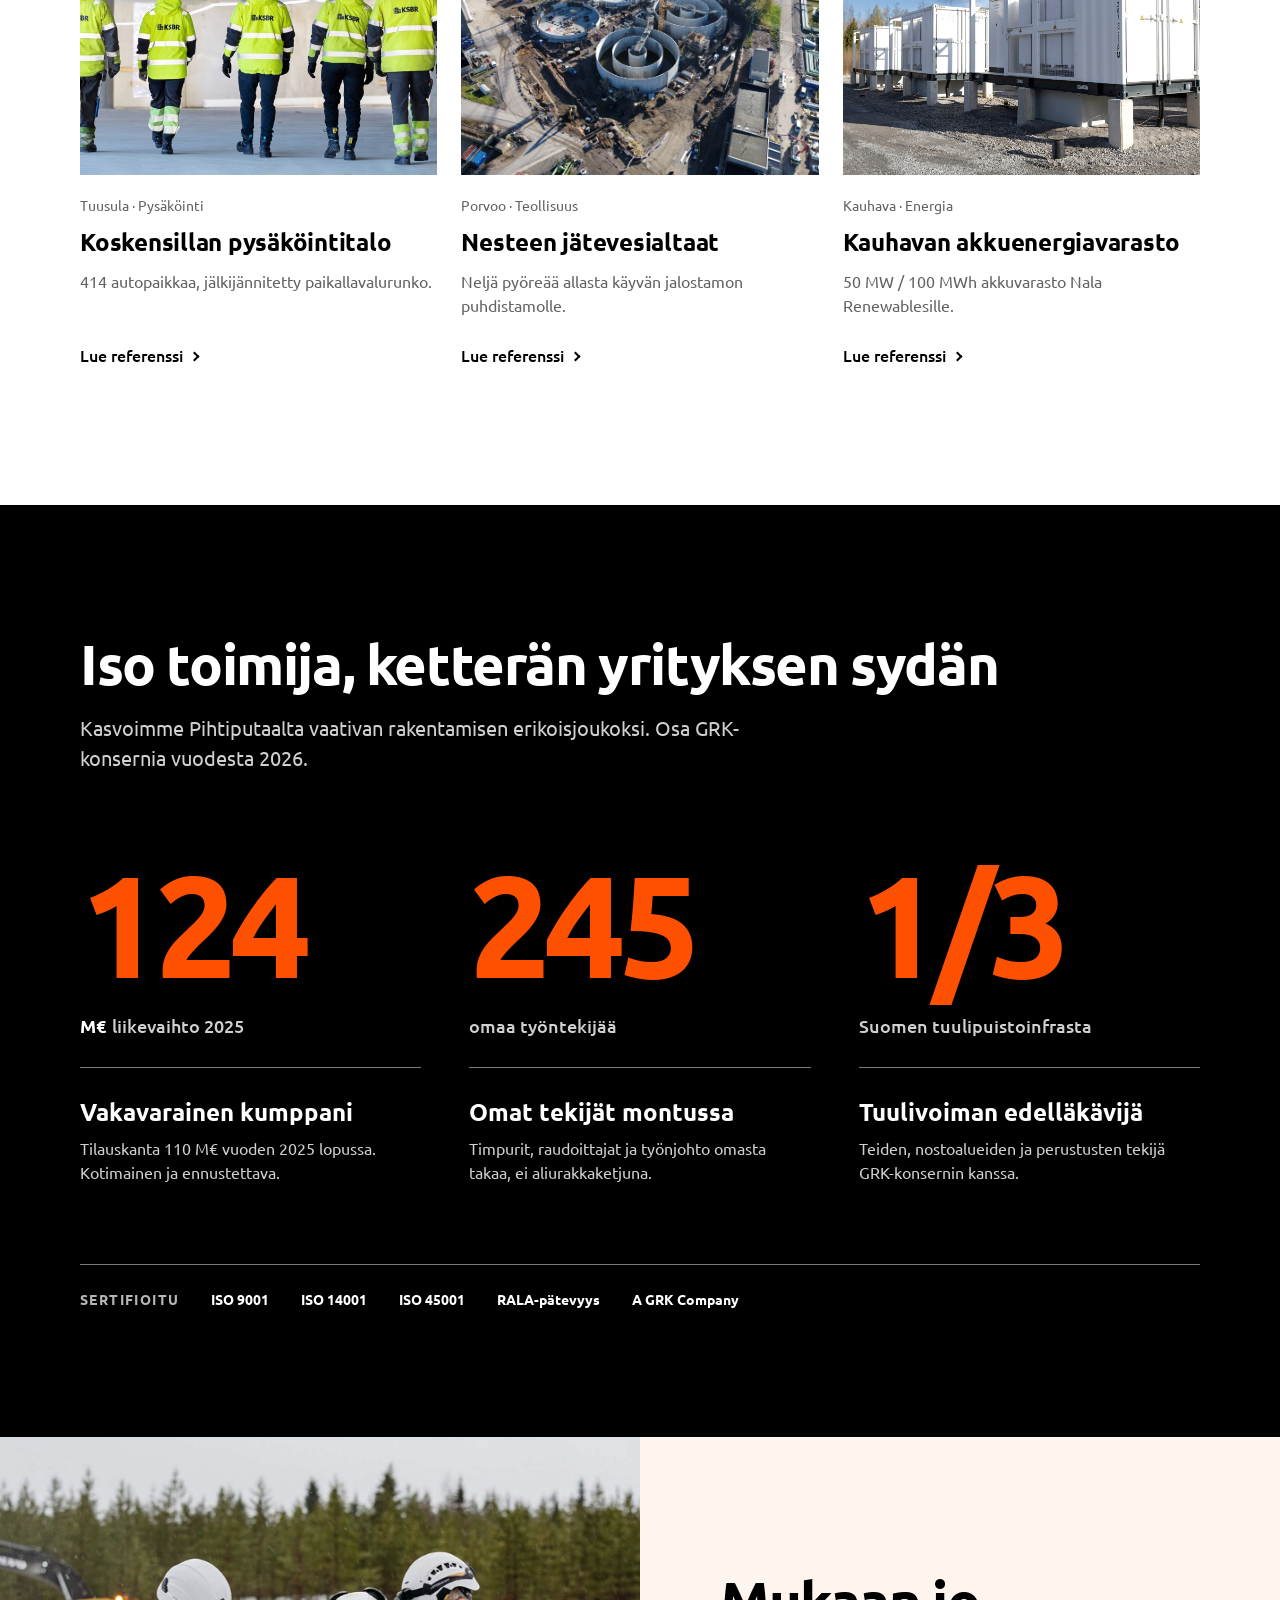
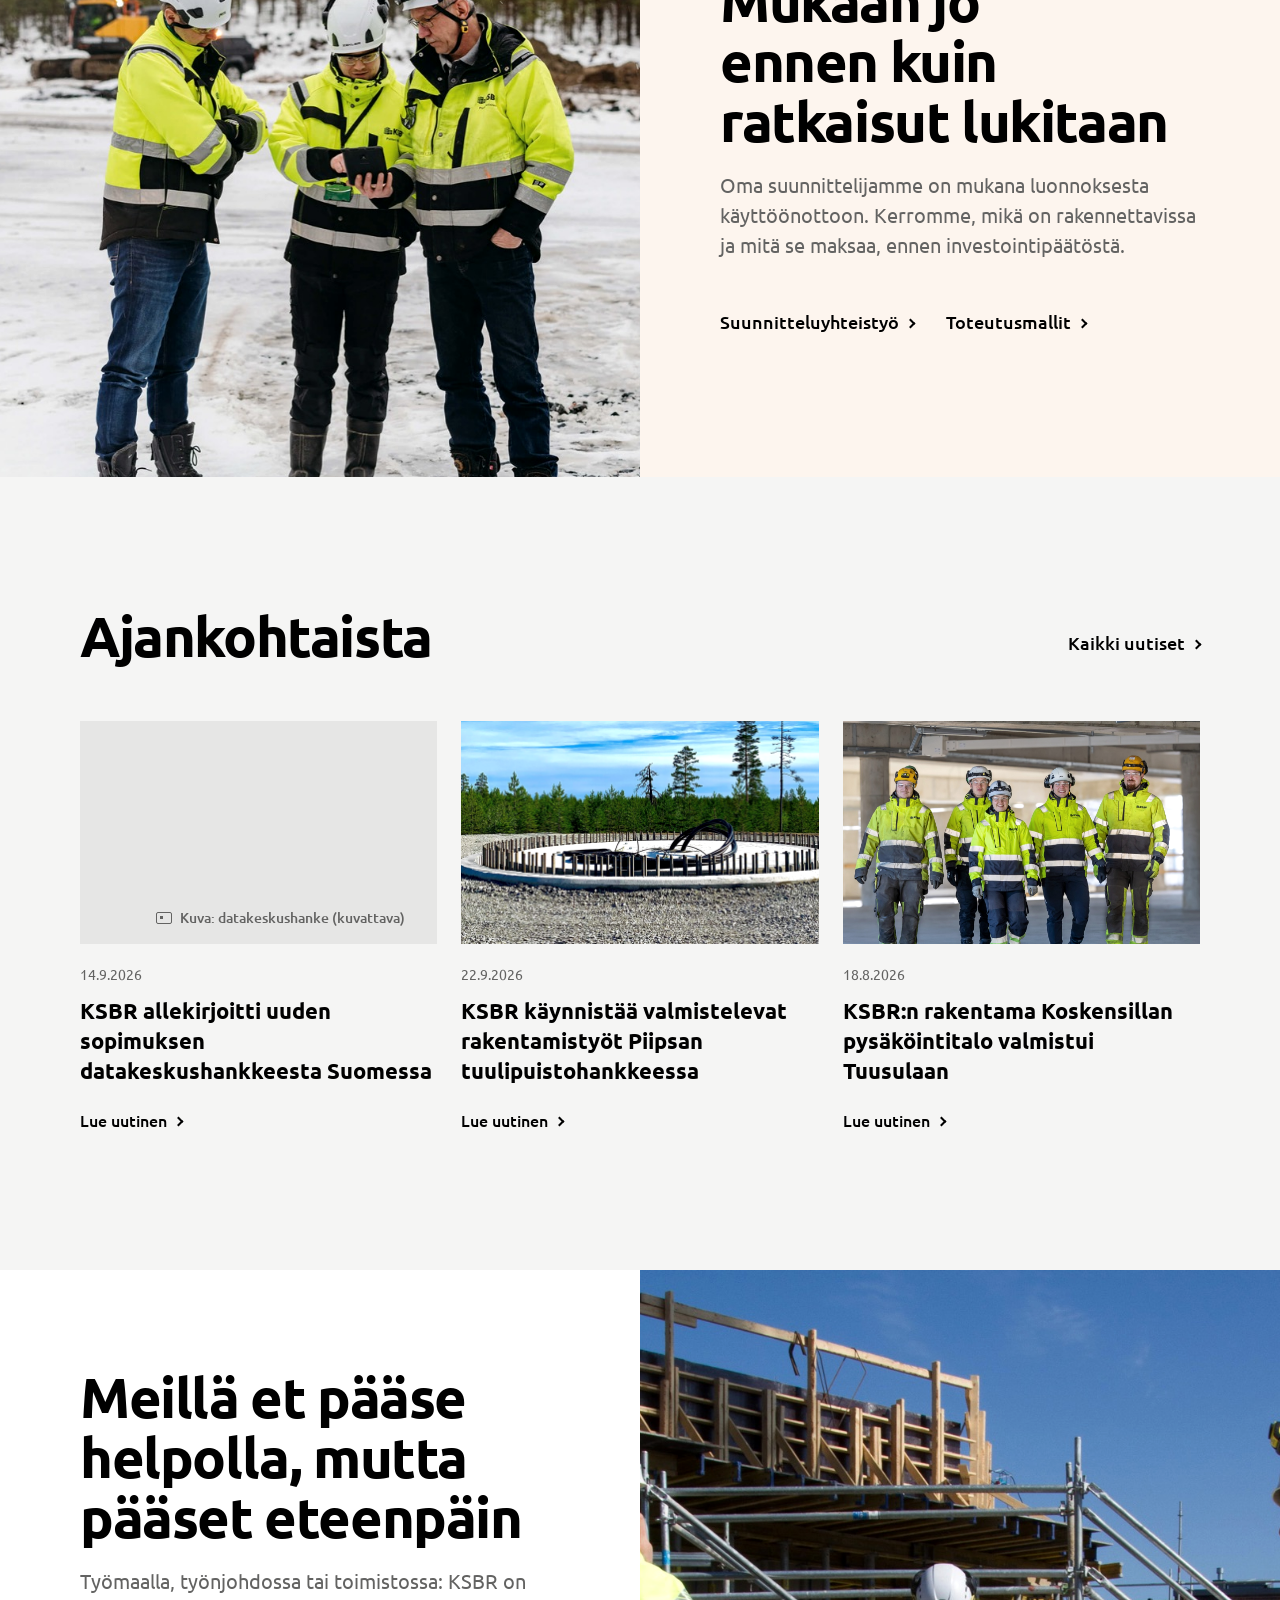
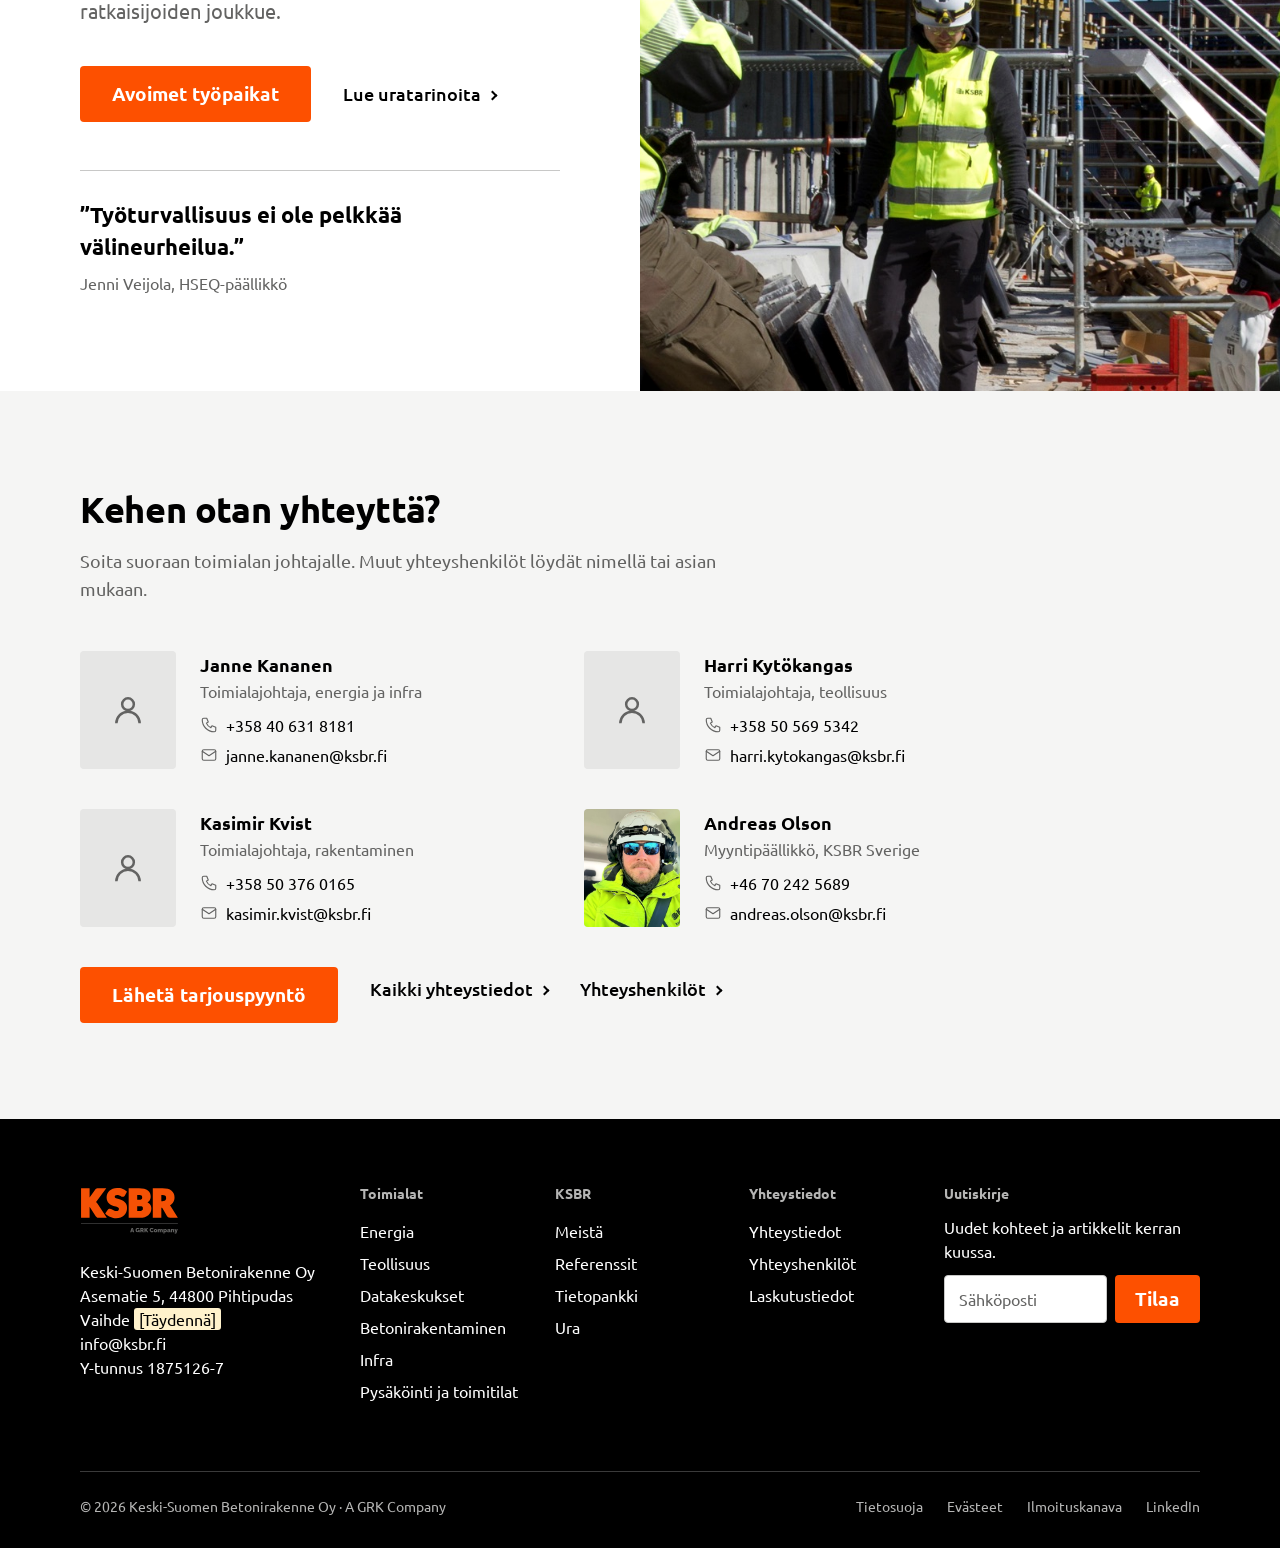
==== commit eb1b849e: "Yhtenäinen, hieman vaaleampi hero-tummennus kaikille sivuille Co-Authored-By: Claude Opus 5.5 <norep" ====
--- a/index.html
+++ b/index.html
@@ -228,7 +228,7 @@
 .hf .sr-only{position:absolute;width:1px;height:1px;overflow:hidden;clip:rect(0 0 0 0);white-space:nowrap}
 .hf h3 .b-gap,.hf .b-person__name .b-gap{font-size:.75em;font-weight:500}
 .hf .b-step::before{font-size:48px;line-height:1;letter-spacing:-.03em}
-.hf-hero::after{background:linear-gradient(0deg,rgba(0,0,0,.5) 0%,rgba(0,0,0,0) 35%),linear-gradient(90deg,rgba(0,0,0,.68) 0%,rgba(0,0,0,.5) 30%,rgba(0,0,0,.1) 52%,rgba(0,0,0,0) 62%)}
+.hf-hero::after{background:linear-gradient(0deg,rgba(0,0,0,.52) 0%,rgba(0,0,0,0) 40%),linear-gradient(90deg,rgba(0,0,0,.68) 0%,rgba(0,0,0,.55) 38%,rgba(0,0,0,.16) 60%,rgba(0,0,0,0) 74%)}
 .hf-hero .lead,.hf-hero--page .b-lead{max-width:40ch}
 .hf-menu{display:none;align-items:center;gap:8px;min-height:44px;padding:0 12px;border:1px solid var(--line);border-radius:4px;background:#fff;font:700 15px/20px var(--font-sans);color:var(--ink)}
 .hf-menu i{display:block;width:18px;height:2px;background:currentColor;box-shadow:0 6px 0 currentColor,0 -6px 0 currentColor}
@@ -250,7 +250,7 @@
 .b-nav__menu.is-open .b-nav__item{padding:16px 0;border-bottom:1px solid var(--surface);font-size:18px}
 .hf .b-nav__bar{position:relative}
 @media (max-width:900px){
-.hf-hero::after{background:linear-gradient(0deg,rgba(0,0,0,.78) 0%,rgba(0,0,0,.55) 45%,rgba(0,0,0,.1) 80%,rgba(0,0,0,0) 100%)}
+.hf-hero::after{background:linear-gradient(0deg,rgba(0,0,0,.74) 0%,rgba(0,0,0,.6) 50%,rgba(0,0,0,.24) 85%,rgba(0,0,0,.1) 100%)}
 .hf-hero>img{object-position:70% 20%}
 }
 @media (max-width:600px){.hf .hf-hero h1,.hf .hf-hero--page h1{overflow-wrap:anywhere}}
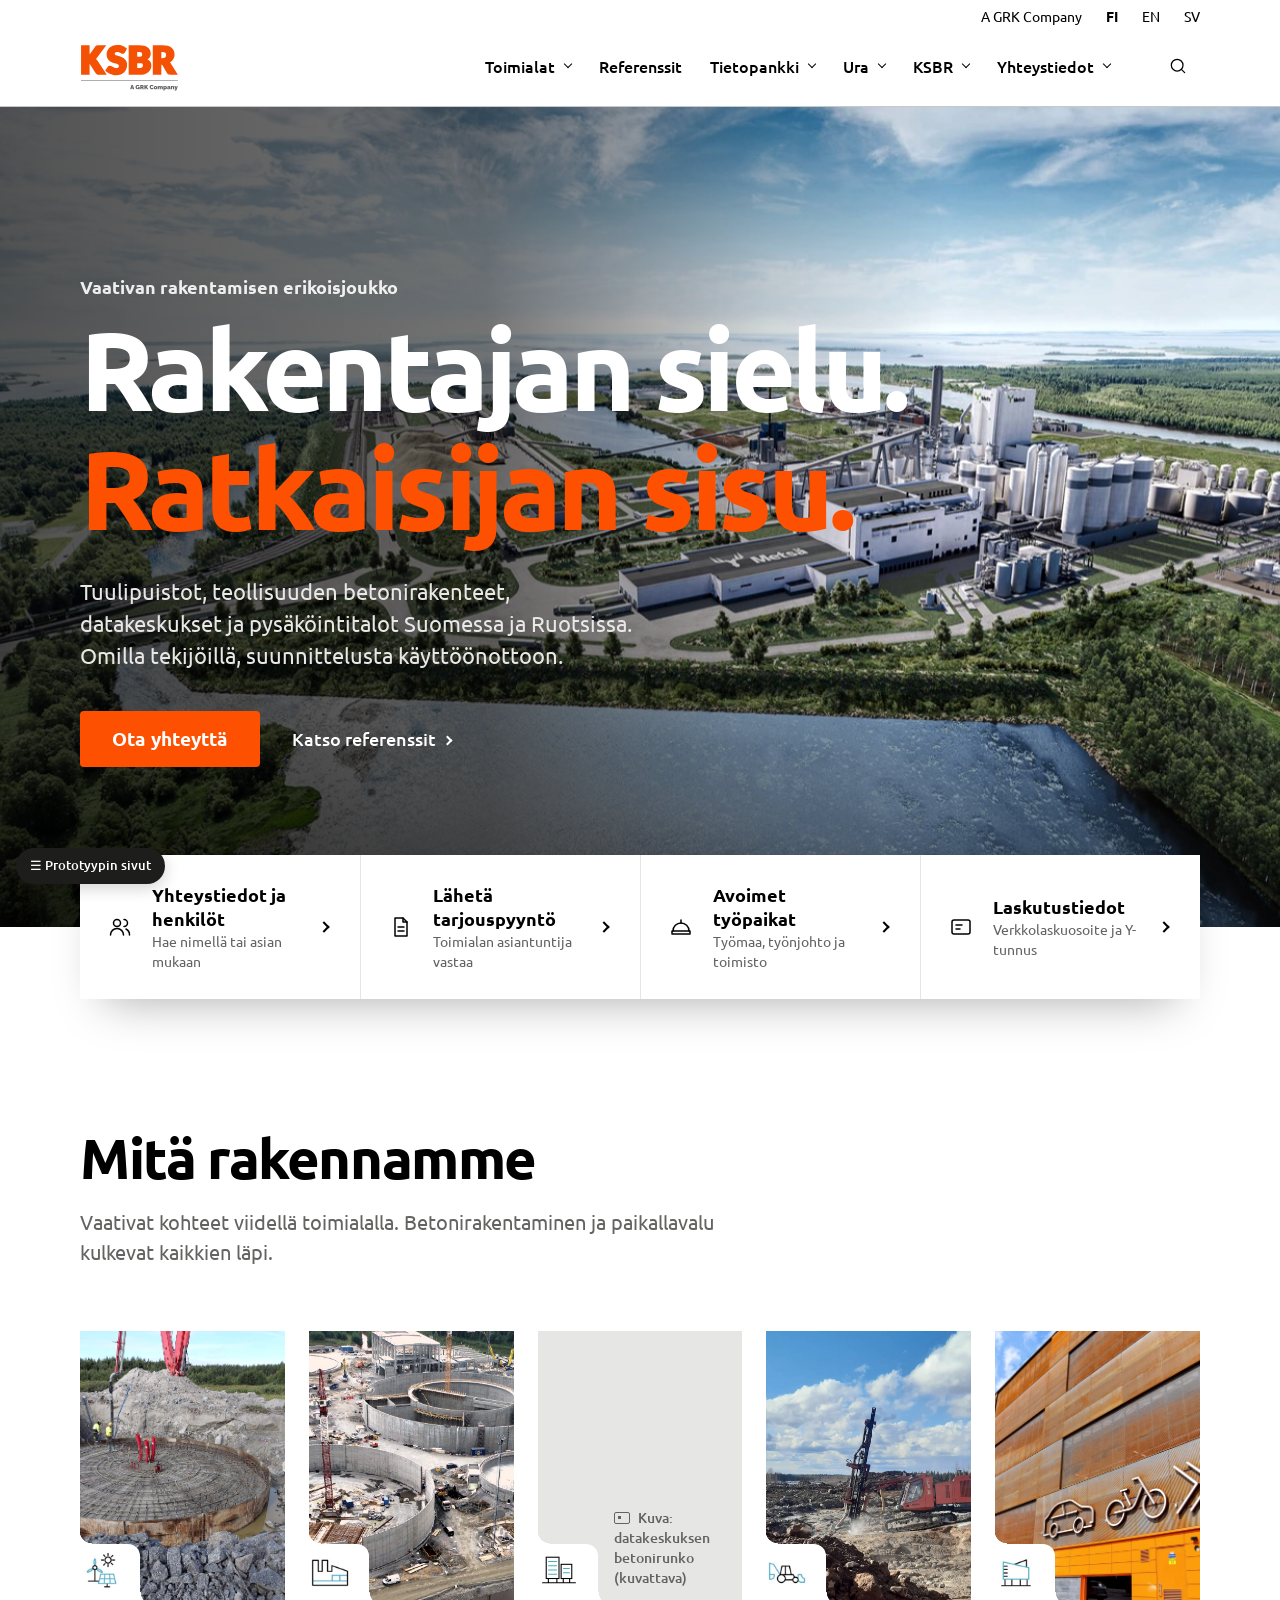
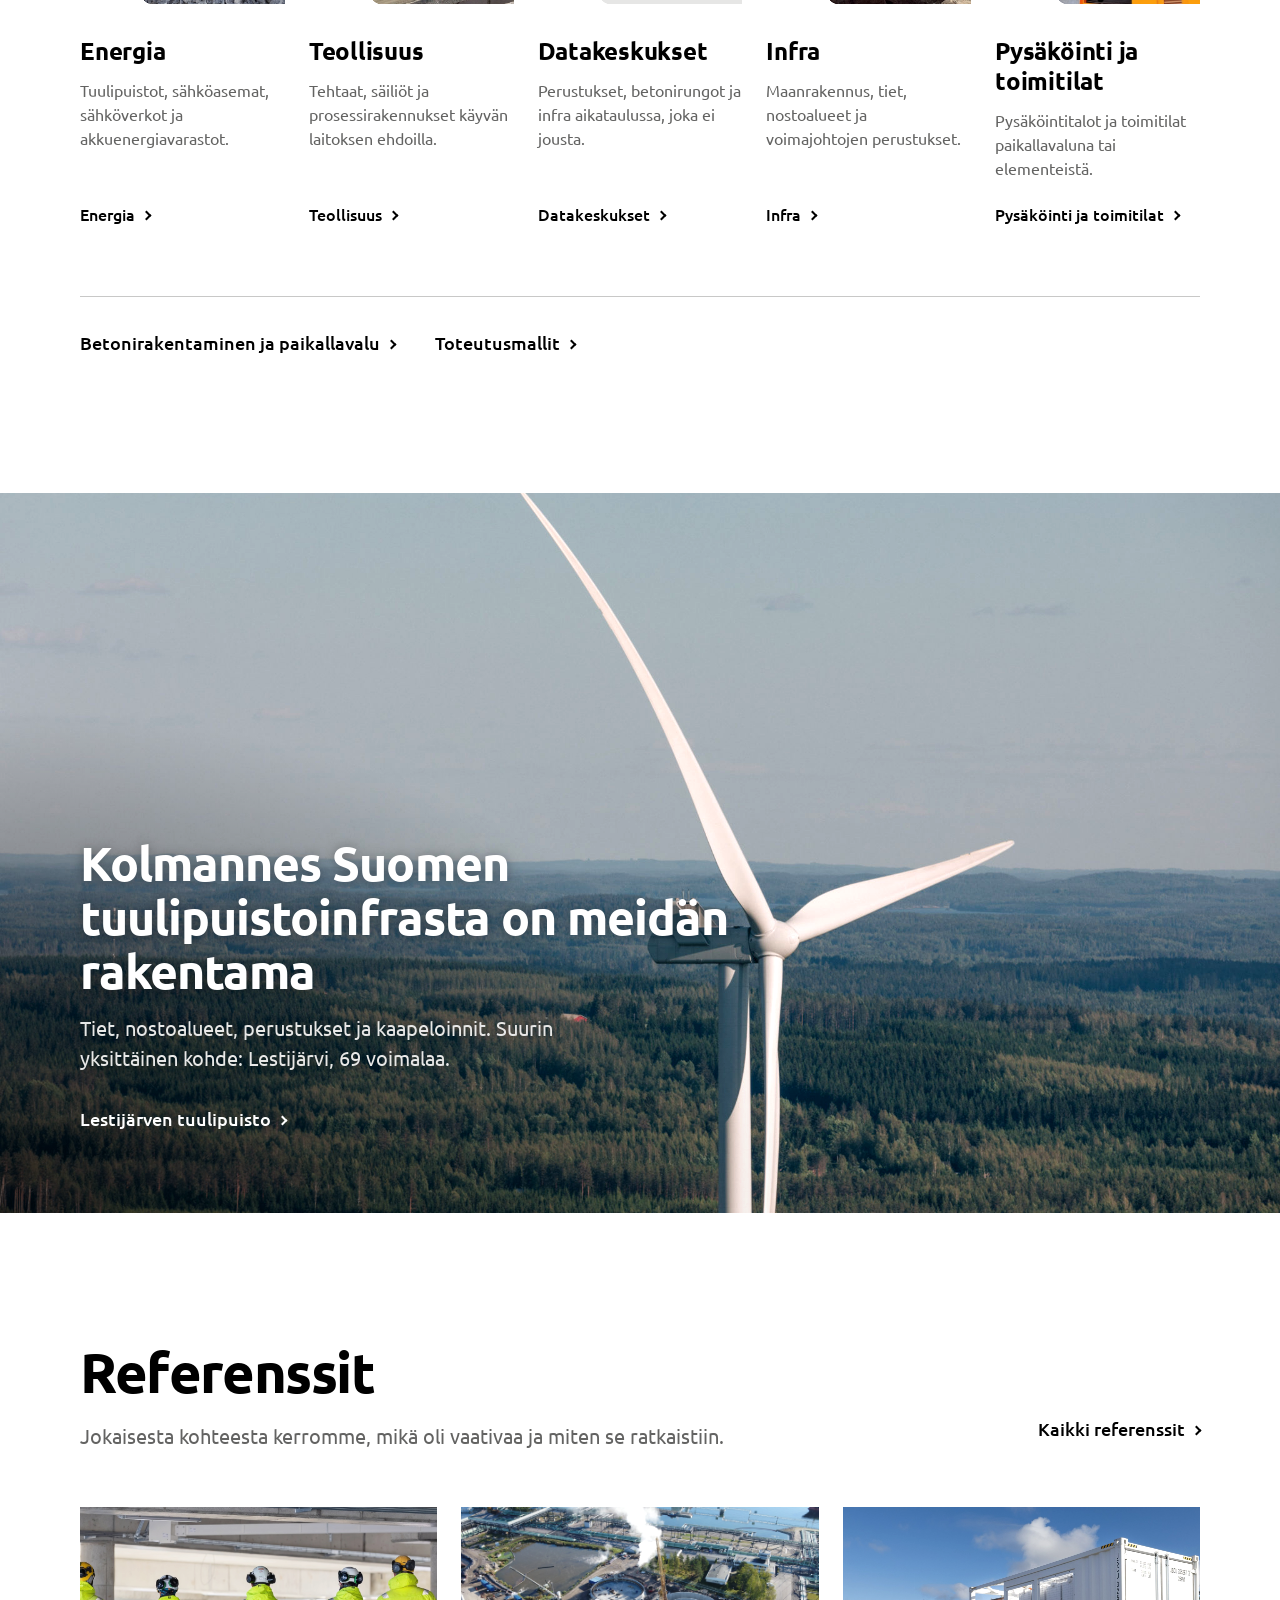
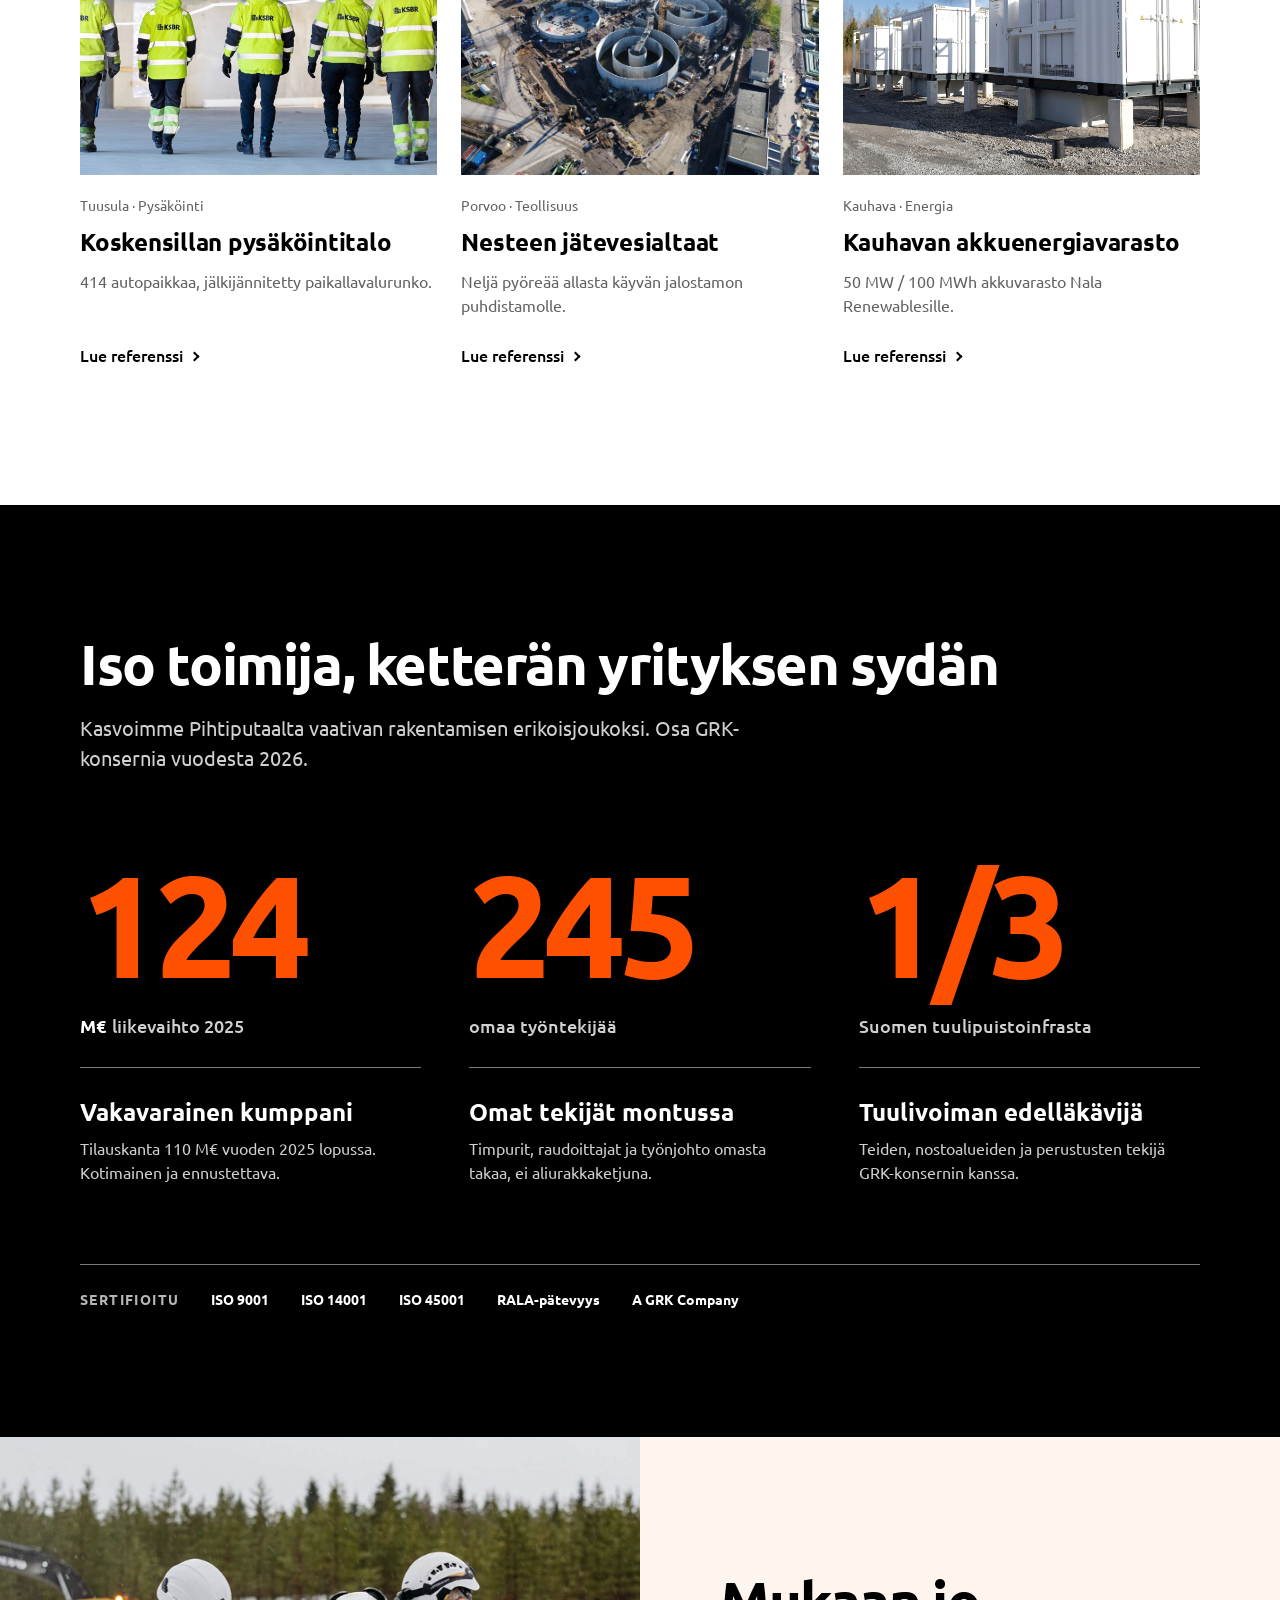
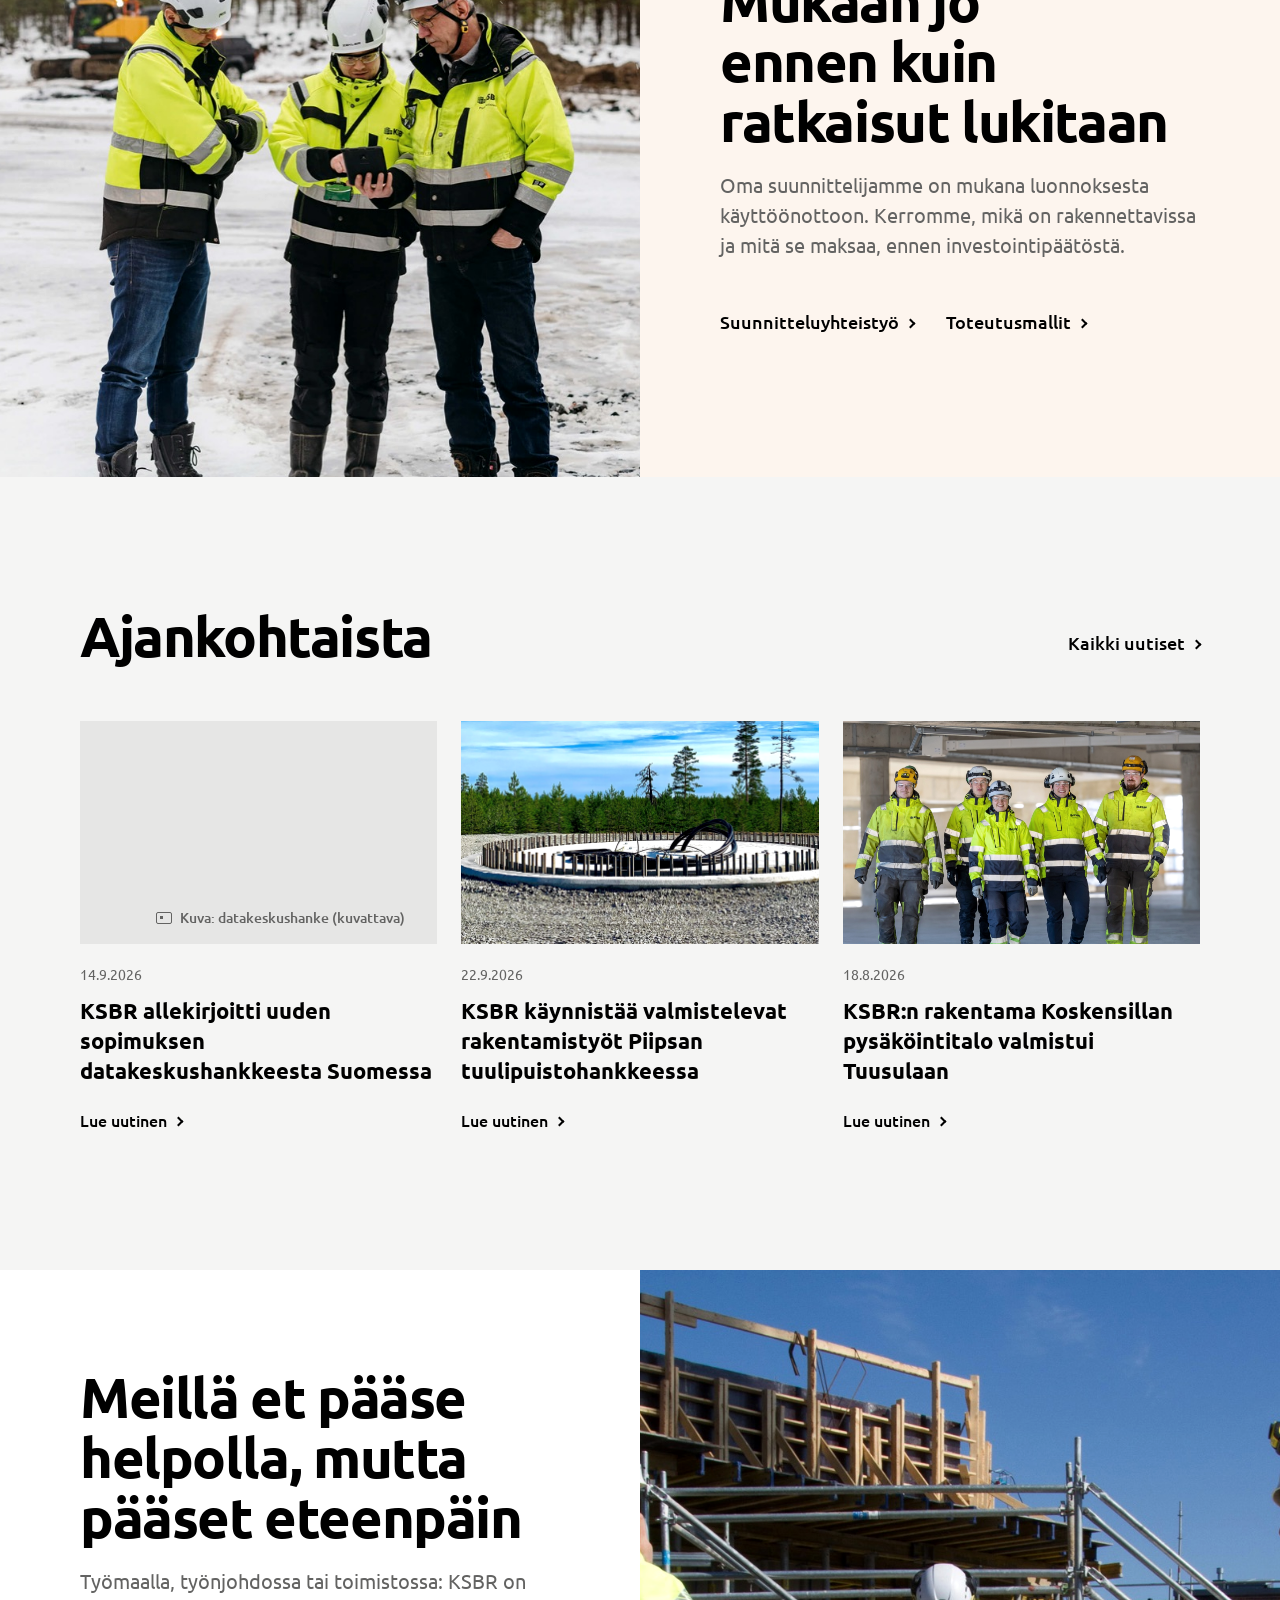
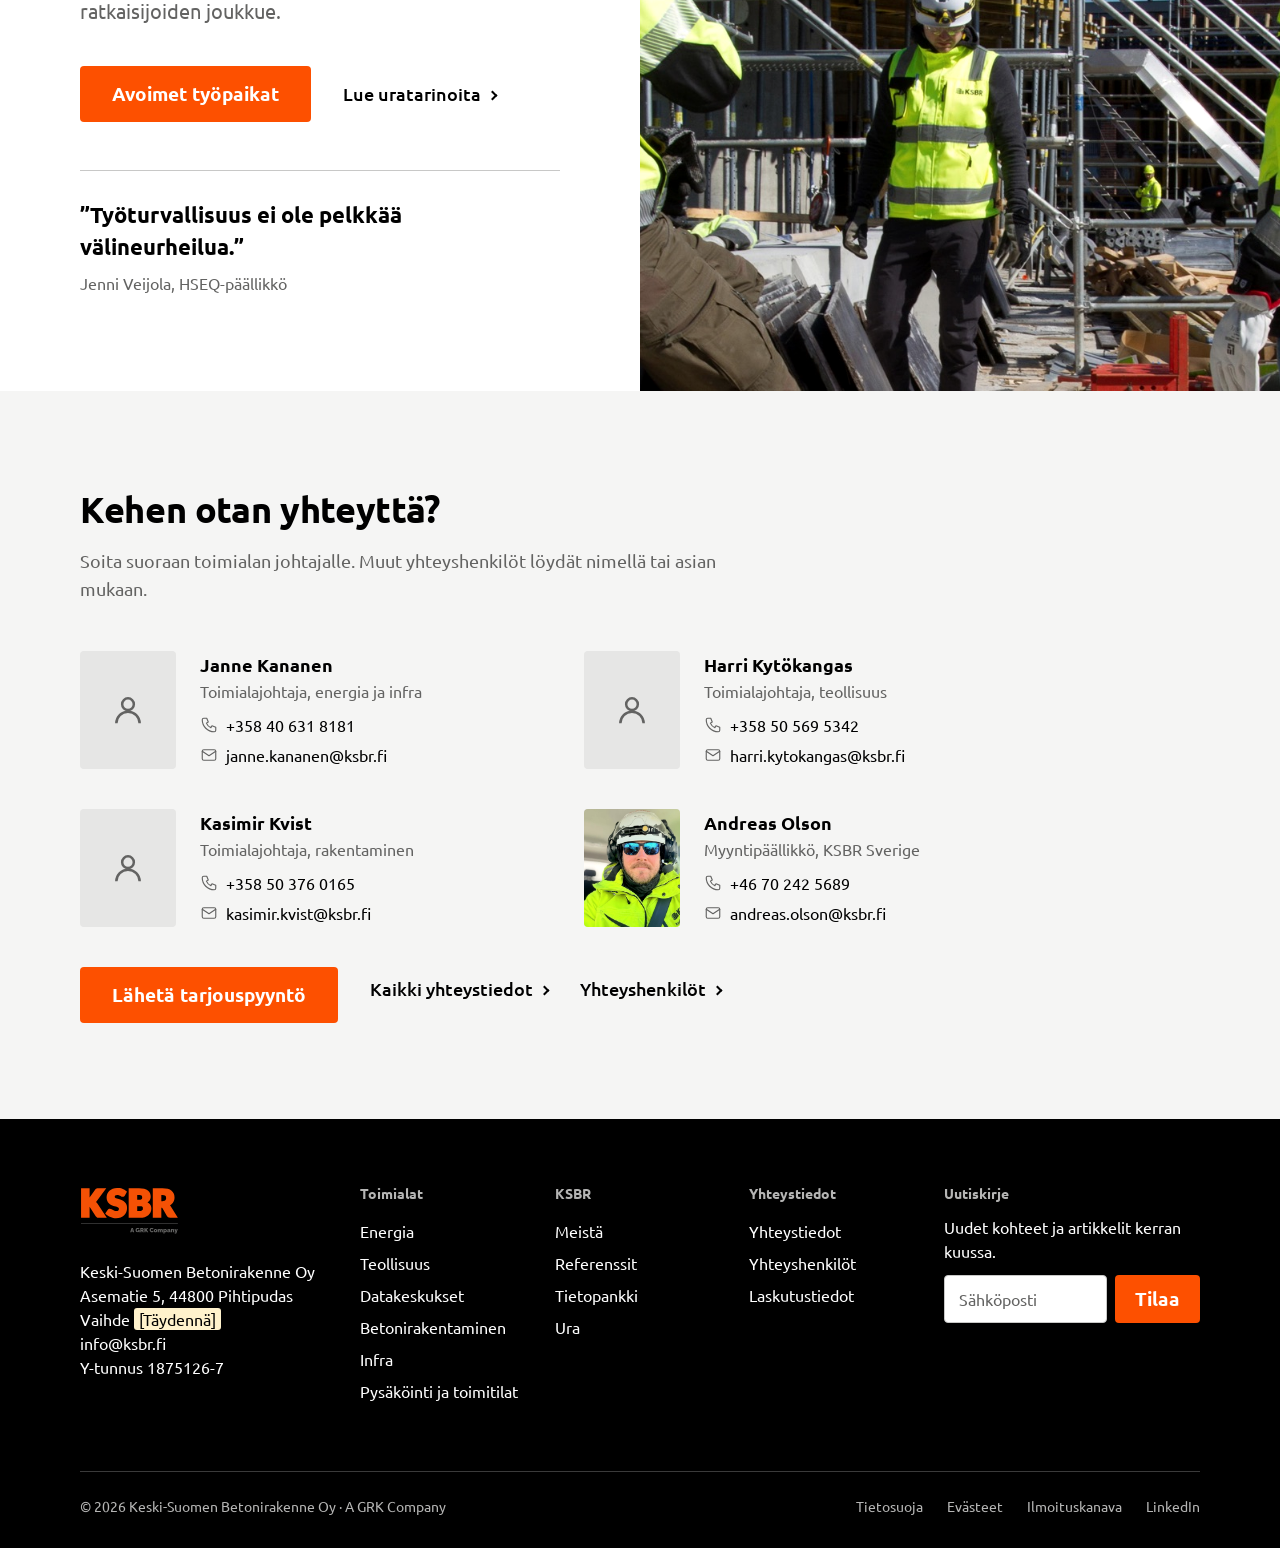
==== commit c505bfe1: "Kanvaasin uusin versio: artikkelisivu, Ponsivuoren ja Metsä Fibren kuvat, uudet perustuskuvat, yhten" ====
--- a/index.html
+++ b/index.html
@@ -265,6 +265,10 @@
 .hf .ph>.hf-notch::before,.hf .ph>.hf-notch::after{border:0;margin:0;display:block;vertical-align:baseline;width:12px;height:12px;background:radial-gradient(circle at 100% 0,transparent 12px,#fff 12.5px)!important}
 .hf .ph>.hf-notch::before{left:0;top:-12px}
 .hf .ph.b-media>span:not(.hf-notch){left:76px;bottom:16px}
+/* hiusviivojen poisto: lokero limittyy kuvan reunan yli ja kulmat ulottuvat 1 px pidemmälle */
+.hf .ph>.hf-notch{left:-1px;bottom:-1px;width:61px;height:61px}
+.hf .ph>.hf-notch::before{left:0;top:-13px;width:13px;height:13px;background:radial-gradient(circle at 100% 0,transparent 12px,#fff 12.6px)!important}
+.hf .ph>.hf-notch::after{right:-13px;bottom:0;width:13px;height:13px;background:radial-gradient(circle at 100% 0,transparent 12px,#fff 12.6px)!important}
 /* ---- audit-kierros-4 ---- */
 @media (max-width:600px){.hf-ind>:last-child:nth-child(odd){grid-column:1/-1}}
 .hf .b-link{white-space:nowrap}
@@ -298,7 +302,7 @@
     <nav class="b-nav__menu" id="paavalikko" aria-label="Päävalikko">
       <a class="b-nav__item b-nav__item--menu" href="index.html#toimialat">Toimialat</a>
       <a class="b-nav__item" href="referenssit.html">Referenssit</a>
-      <a class="b-nav__item b-nav__item--menu" href="#" data-proto-missing>Tietopankki</a>
+      <a class="b-nav__item b-nav__item--menu" href="artikkeli-talvibetonointi.html">Tietopankki</a>
       <a class="b-nav__item b-nav__item--menu" href="ura.html">Ura</a>
       <a class="b-nav__item b-nav__item--menu" href="index.html">KSBR</a>
       <a class="b-nav__item b-nav__item--menu" href="yhteystiedot.html">Yhteystiedot</a>
@@ -311,7 +315,7 @@
 <main id="sisalto">
 
 <section class="hf-hero">
-  <img src="img/ksbr-pahkakoski-kuva1.jpg" alt="Pahkakosken tuulipuiston rakentaminen ilmasta">
+  <img src="img/Dentsu_MetsaFibre_ilmakuva.jpg" alt="Metsä Fibren Kemin biotuotetehdas ilmasta" style="object-position:50% 55%;transform:scale(1.3);transform-origin:10% 55%">
   <div class="hf-hero__text">
     <p class="hf-eyebrow">Vaativan rakentamisen erikoisjoukko</p>
     <h1>Rakentajan sielu. <span>Ratkaisijan sisu.</span></h1>
@@ -379,7 +383,7 @@
 <footer class="b-footer"><div class="b-footer__top">
   <div><img loading="lazy" decoding="async" class="b-footer__logo" src="img/ksbr-logo.svg" alt="KSBR – A GRK Company"><address class="b-footer__addr">Keski-Suomen Betonirakenne Oy<br>Asematie 5, 44800 Pihtipudas<br>Vaihde <mark class="b-gap">[Täydennä]</mark><br><a href="mailto:info@ksbr.fi" style="color: #ffffff;">info@ksbr.fi</a><br>Y-tunnus 1875126-7</address></div>
   <div><h2 class="hf-fh">Toimialat</h2><ul><li><a href="tuulivoima.html" style="color: #ffffff;">Energia</a></li><li><a href="teollisuus.html" style="color: #ffffff;">Teollisuus</a></li><li><a href="#" data-proto-missing style="color: #ffffff;">Datakeskukset</a></li><li><a href="betonirakentaminen.html" style="color: #ffffff;">Betonirakentaminen</a></li><li><a href="#" data-proto-missing style="color: #ffffff;">Infra</a></li><li><a href="#" data-proto-missing style="color: #ffffff;">Pysäköinti ja toimitilat</a></li></ul></div>
-  <div><h2 class="hf-fh">KSBR</h2><ul><li><a href="meista.html" style="color: #ffffff;">Meistä</a></li><li><a href="referenssit.html" style="color: #ffffff;">Referenssit</a></li><li><a href="#" data-proto-missing style="color: #ffffff;">Tietopankki</a></li><li><a href="ura.html" style="color: #ffffff;">Ura</a></li></ul></div>
+  <div><h2 class="hf-fh">KSBR</h2><ul><li><a href="meista.html" style="color: #ffffff;">Meistä</a></li><li><a href="referenssit.html" style="color: #ffffff;">Referenssit</a></li><li><a href="artikkeli-talvibetonointi.html" style="color: #ffffff;">Tietopankki</a></li><li><a href="ura.html" style="color: #ffffff;">Ura</a></li></ul></div>
   <div><h2 class="hf-fh">Yhteystiedot</h2><ul><li><a href="yhteystiedot.html" style="color: #ffffff;">Yhteystiedot</a></li><li><a href="yhteyshenkilot.html" style="color: #ffffff;">Yhteyshenkilöt</a></li><li><a href="yhteystiedot.html" style="color: #ffffff;">Laskutustiedot</a></li></ul></div>
   <div><h2 class="hf-fh">Uutiskirje</h2><p style="font-size: 16px; line-height: 24px;">Uudet kohteet ja artikkelit kerran kuussa.</p><form class="b-footer__news"><input class="b-input" type="email" placeholder="Sähköposti" aria-label="Sähköposti"><button class="b-btn" type="button">Tilaa</button></form></div>
 </div><div class="b-footer__bottom"><span>© 2026 Keski-Suomen Betonirakenne Oy · A GRK Company</span><nav><a href="#" data-proto-missing style="color: #b5b5b4;">Tietosuoja</a><a href="#" data-proto-missing style="color: #b5b5b4;">Evästeet</a><a href="#" data-proto-missing style="color: #b5b5b4;">Ilmoituskanava</a><a href="#" data-proto-missing style="color: #b5b5b4;">LinkedIn</a></nav></div></footer>
@@ -401,7 +405,7 @@
 .pt-toast.on{opacity:1;transform:translate(-50%,0)}
 @media print{.pt-bar,.pt-toast{display:none}}
 </style>
-<nav class="pt-bar" aria-label="Prototyypin sivut"><button type="button" aria-expanded="false">☰ Prototyypin sivut</button><ul><li><a href="index.html" aria-current=page>Etusivu</a></li><li><a href="tuulivoima.html">Tuulivoima</a></li><li><a href="teollisuus.html">Teollisuus</a></li><li><a href="betonirakentaminen.html">Betonirakentaminen</a></li><li><a href="referenssit.html">Referenssit</a></li><li><a href="referenssi-lestijarvi.html">Referenssi: Lestijärvi</a></li><li><a href="suunnitteluyhteistyo.html">Suunnitteluyhteistyö</a></li><li><a href="toteutusmallit.html">Toteutusmallit</a></li><li><a href="laatu.html">Laatu ja turvallisuus</a></li><li><a href="meista.html">Meistä</a></li><li><a href="ura.html">Ura</a></li><li><a href="yhteystiedot.html">Yhteystiedot</a></li><li><a href="yhteyshenkilot.html">Yhteyshenkilöt</a></li><li><a href="tarjouspyynto.html">Tarjouspyyntö</a></li></ul></nav>
+<nav class="pt-bar" aria-label="Prototyypin sivut"><button type="button" aria-expanded="false">☰ Prototyypin sivut</button><ul><li><a href="index.html" aria-current=page>Etusivu</a></li><li><a href="tuulivoima.html">Tuulivoima</a></li><li><a href="teollisuus.html">Teollisuus</a></li><li><a href="betonirakentaminen.html">Betonirakentaminen</a></li><li><a href="referenssit.html">Referenssit</a></li><li><a href="referenssi-lestijarvi.html">Referenssi: Lestijärvi</a></li><li><a href="suunnitteluyhteistyo.html">Suunnitteluyhteistyö</a></li><li><a href="toteutusmallit.html">Toteutusmallit</a></li><li><a href="laatu.html">Laatu ja turvallisuus</a></li><li><a href="meista.html">Meistä</a></li><li><a href="ura.html">Ura</a></li><li><a href="yhteystiedot.html">Yhteystiedot</a></li><li><a href="yhteyshenkilot.html">Yhteyshenkilöt</a></li><li><a href="tarjouspyynto.html">Tarjouspyyntö</a></li><li><a href="artikkeli-talvibetonointi.html">Artikkeli: Talvibetonointi</a></li></ul></nav>
 <div class="pt-toast" role="status" aria-live="polite"></div>
 <script>
 (()=>{const bar=document.querySelector('.pt-bar'),btn=bar.querySelector('button'),toast=document.querySelector('.pt-toast');let t;
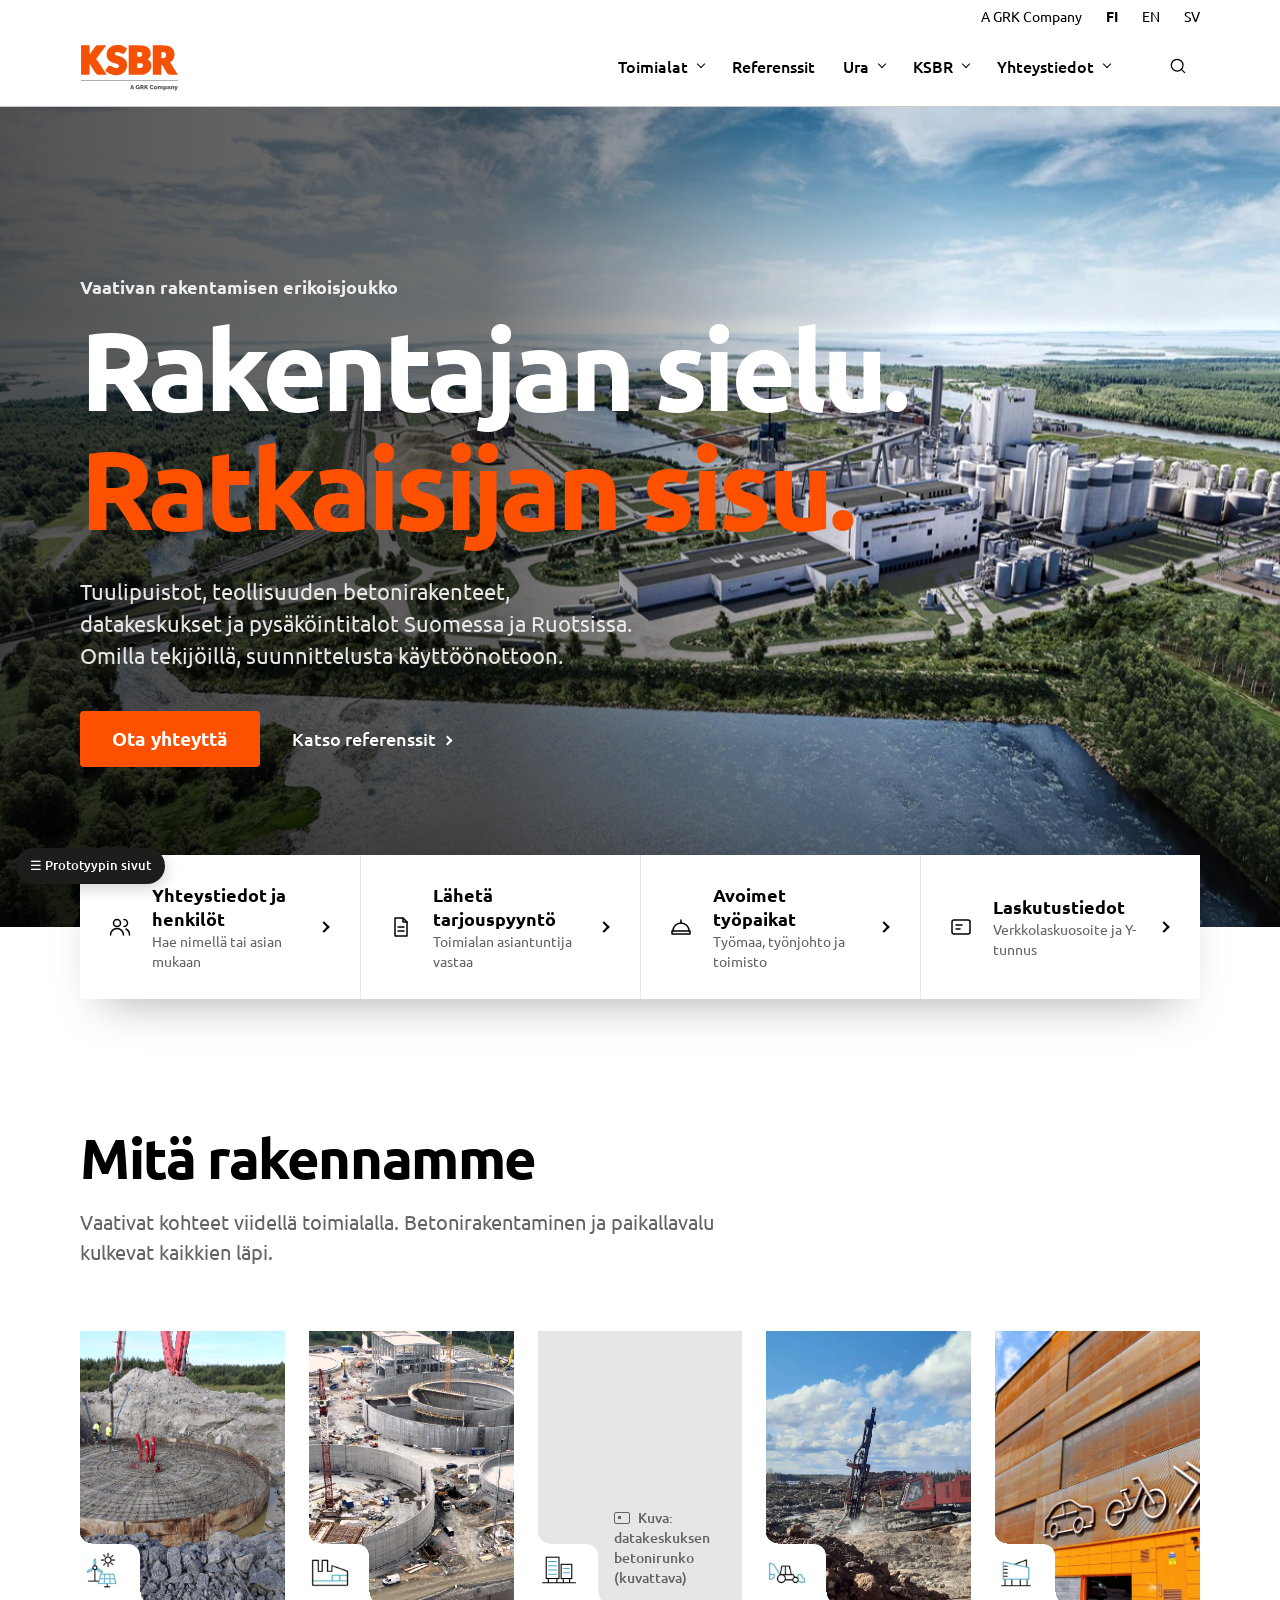
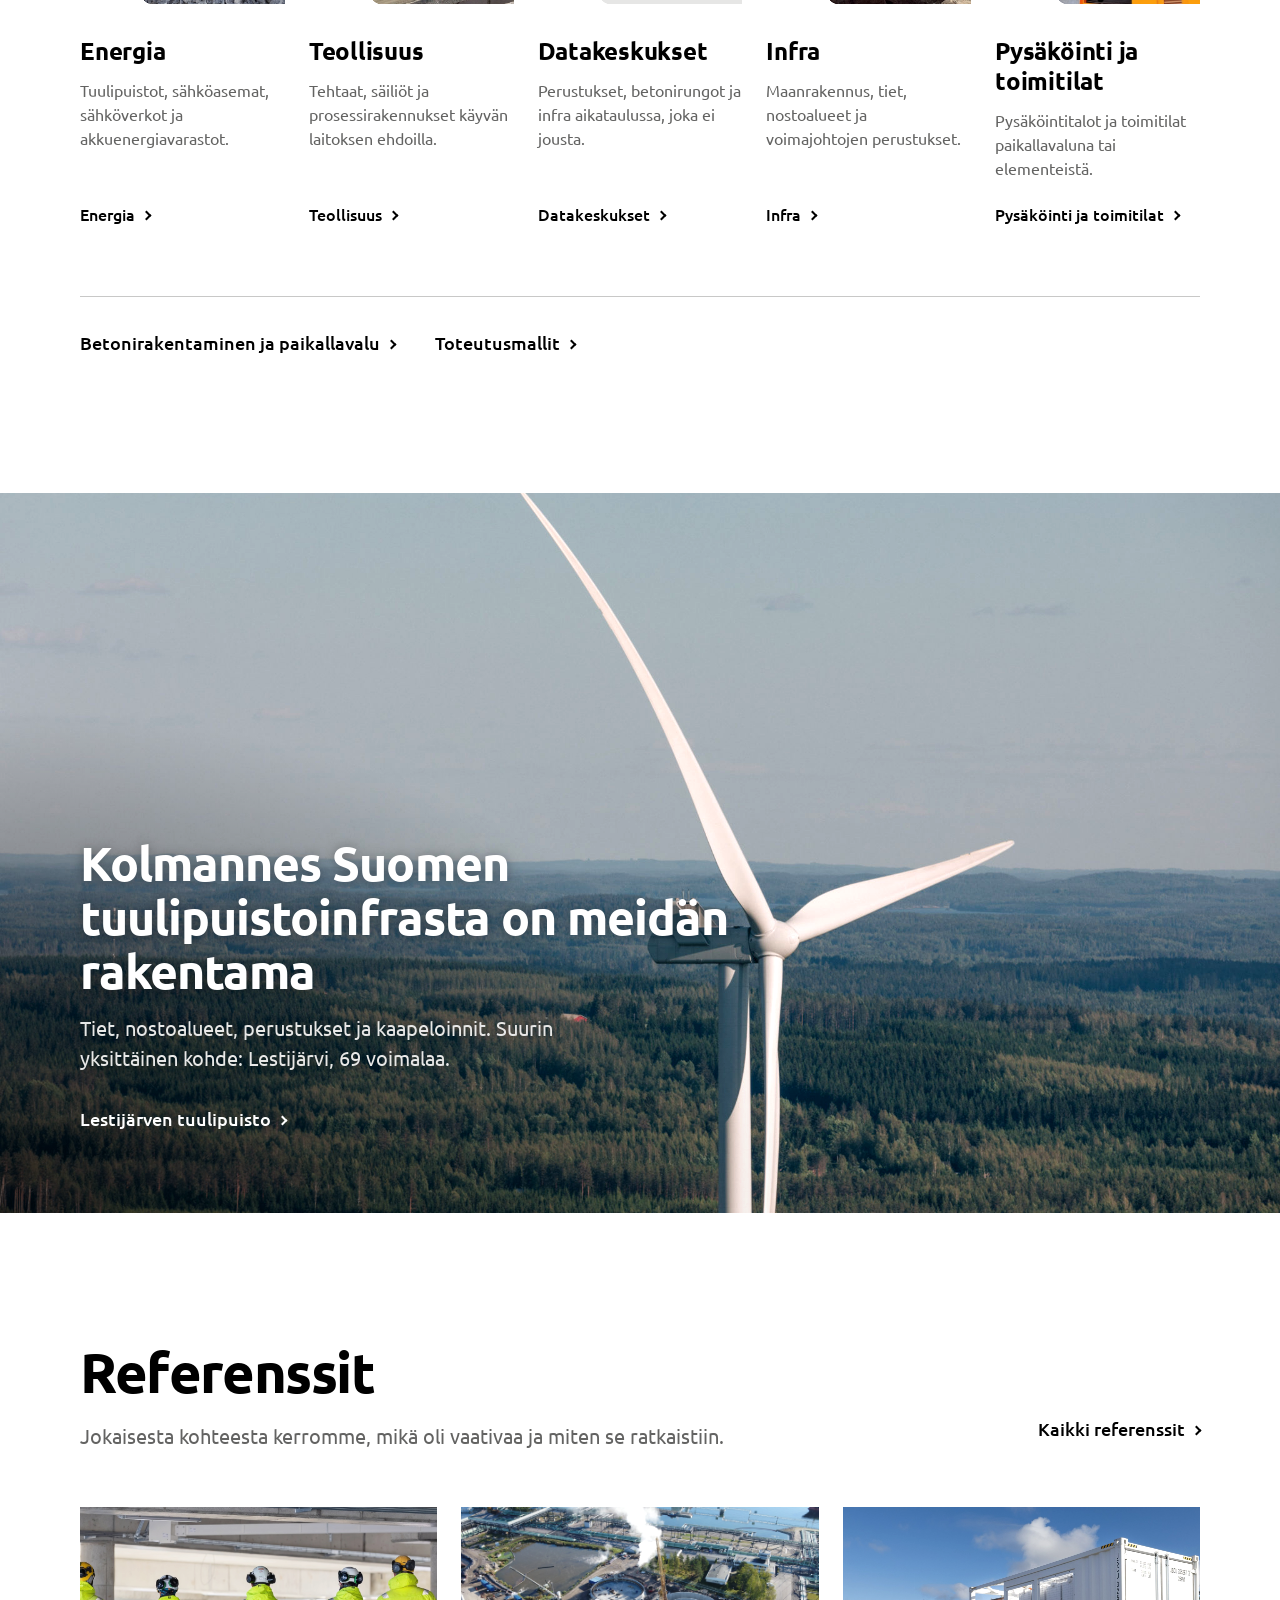
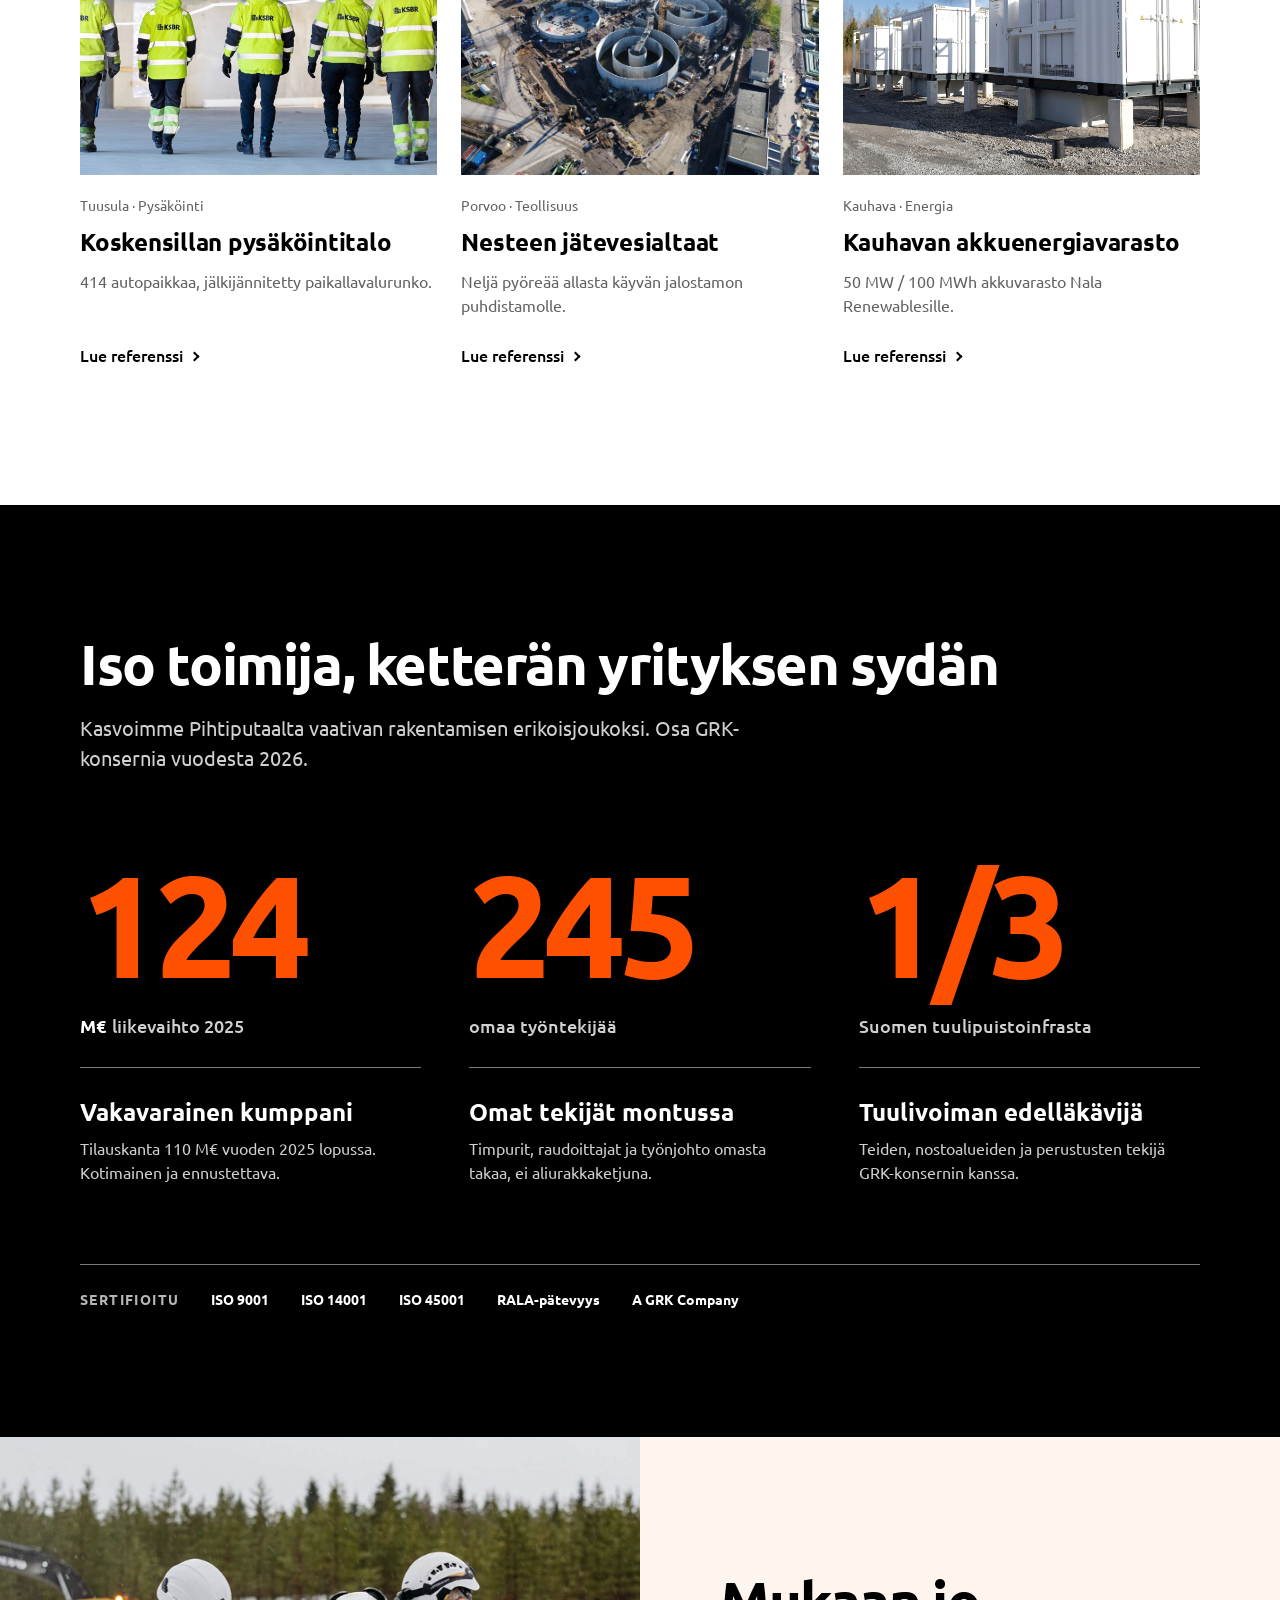
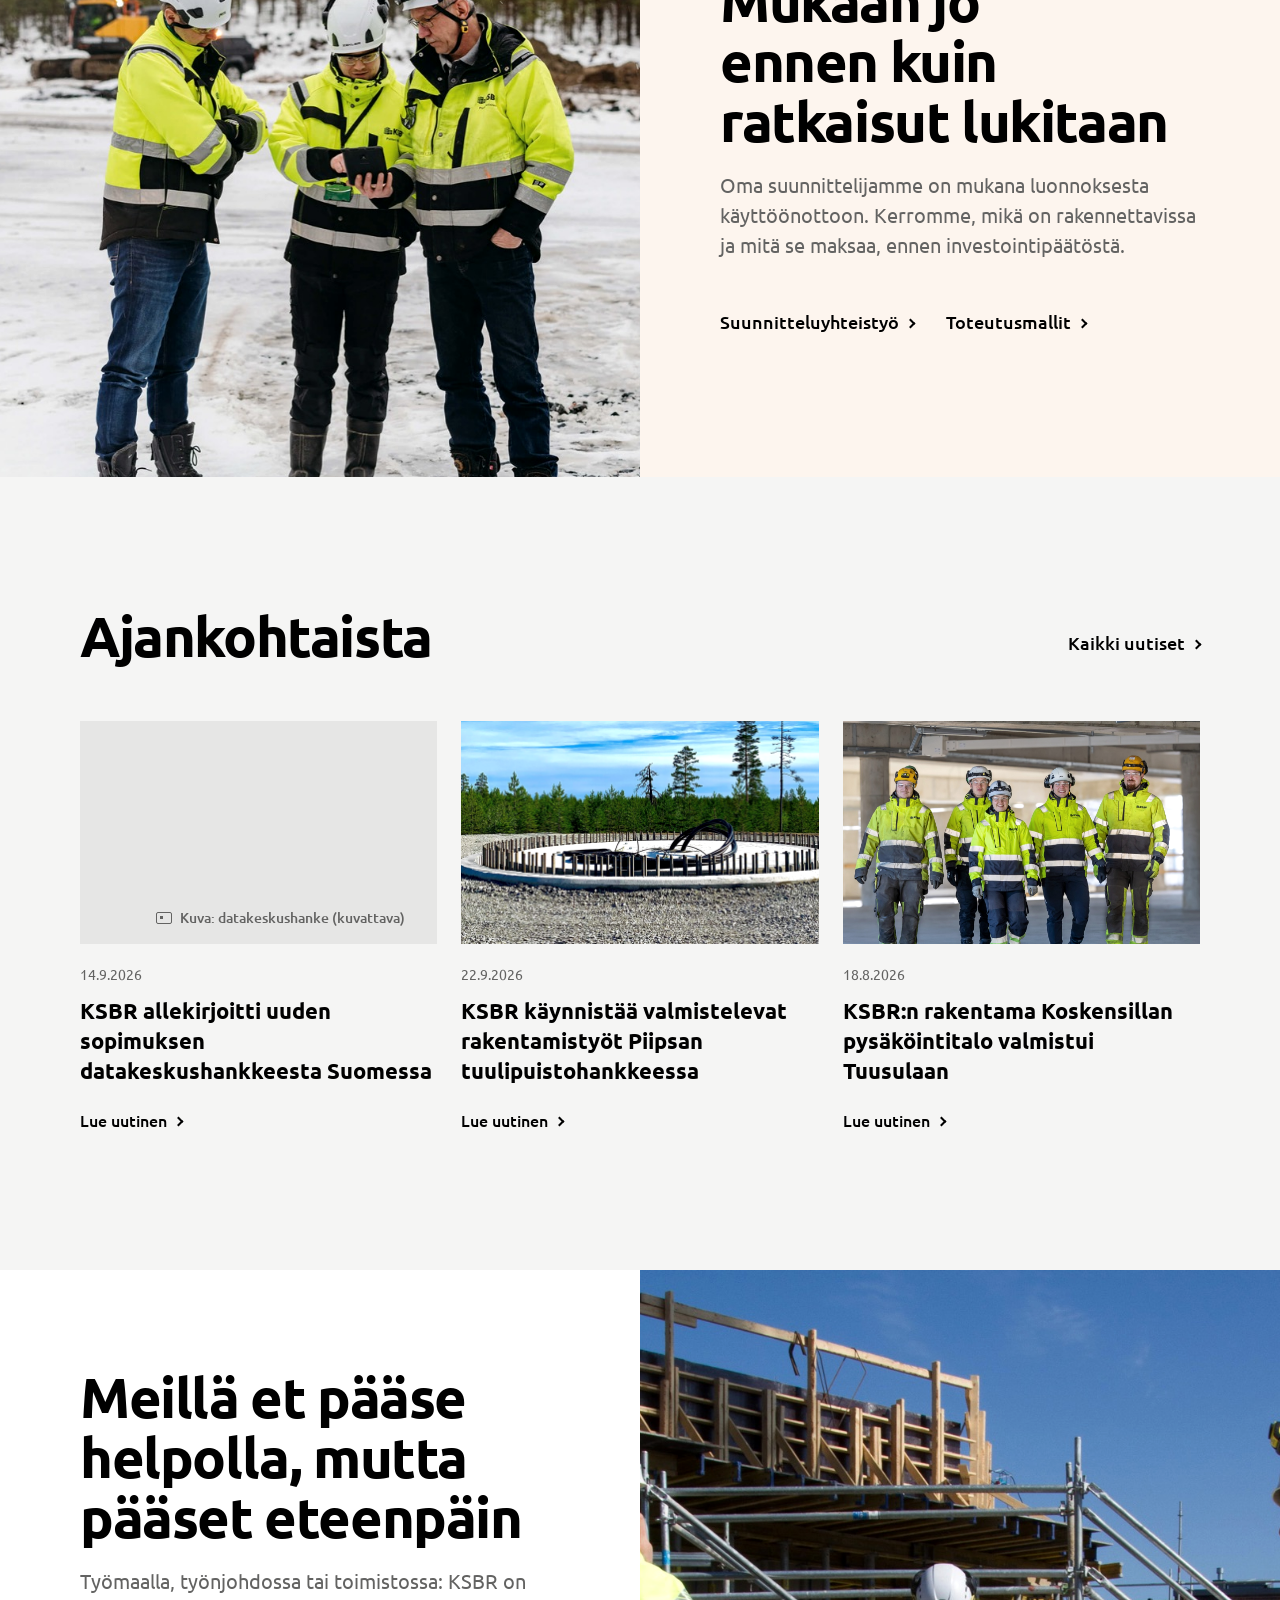
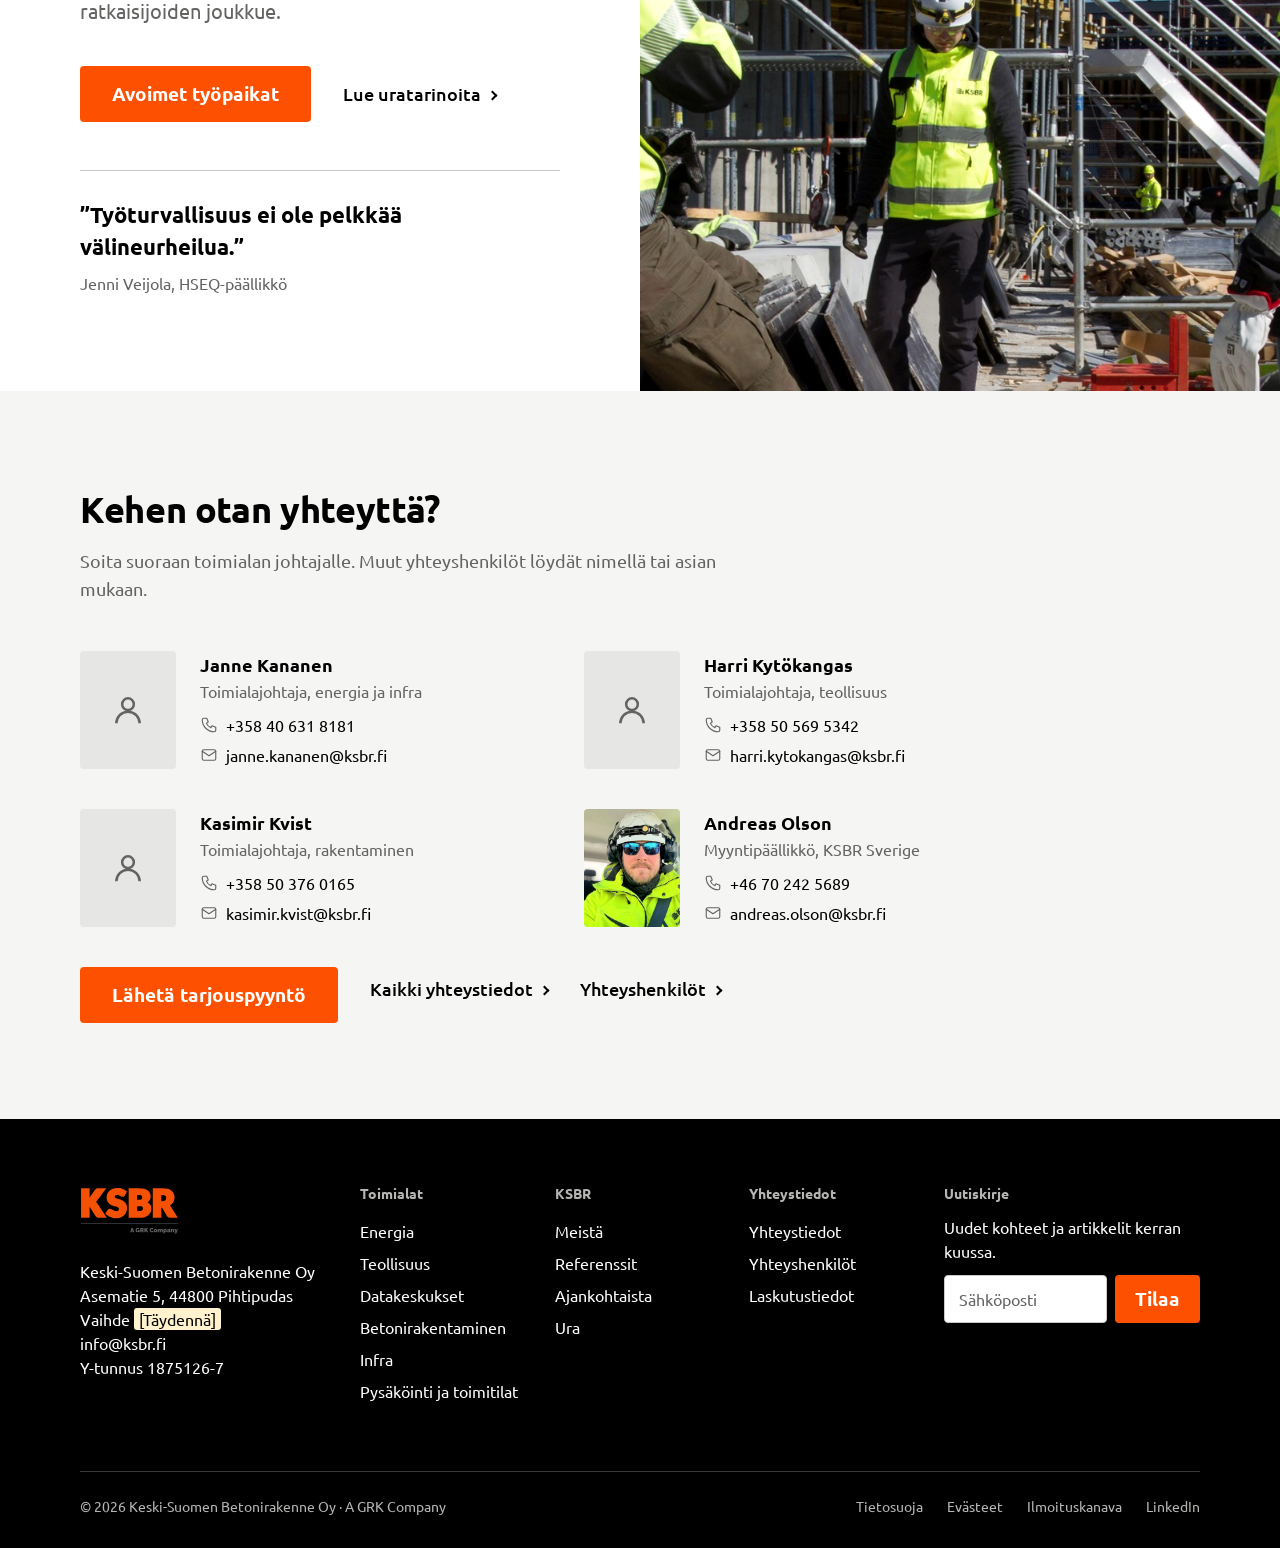
==== commit c4ccc234: "PRJ-182: Tietopankki pois, Ajankohtaista KSBR-valikkoon Ylävalikosta poistettu Tietopankki, footerin" ====
--- a/index.html
+++ b/index.html
@@ -302,7 +302,6 @@
     <nav class="b-nav__menu" id="paavalikko" aria-label="Päävalikko">
       <a class="b-nav__item b-nav__item--menu" href="index.html#toimialat">Toimialat</a>
       <a class="b-nav__item" href="referenssit.html">Referenssit</a>
-      <a class="b-nav__item b-nav__item--menu" href="artikkeli-talvibetonointi.html">Tietopankki</a>
       <a class="b-nav__item b-nav__item--menu" href="ura.html">Ura</a>
       <a class="b-nav__item b-nav__item--menu" href="index.html">KSBR</a>
       <a class="b-nav__item b-nav__item--menu" href="yhteystiedot.html">Yhteystiedot</a>
@@ -383,7 +382,7 @@
 <footer class="b-footer"><div class="b-footer__top">
   <div><img loading="lazy" decoding="async" class="b-footer__logo" src="img/ksbr-logo.svg" alt="KSBR – A GRK Company"><address class="b-footer__addr">Keski-Suomen Betonirakenne Oy<br>Asematie 5, 44800 Pihtipudas<br>Vaihde <mark class="b-gap">[Täydennä]</mark><br><a href="mailto:info@ksbr.fi" style="color: #ffffff;">info@ksbr.fi</a><br>Y-tunnus 1875126-7</address></div>
   <div><h2 class="hf-fh">Toimialat</h2><ul><li><a href="tuulivoima.html" style="color: #ffffff;">Energia</a></li><li><a href="teollisuus.html" style="color: #ffffff;">Teollisuus</a></li><li><a href="#" data-proto-missing style="color: #ffffff;">Datakeskukset</a></li><li><a href="betonirakentaminen.html" style="color: #ffffff;">Betonirakentaminen</a></li><li><a href="#" data-proto-missing style="color: #ffffff;">Infra</a></li><li><a href="#" data-proto-missing style="color: #ffffff;">Pysäköinti ja toimitilat</a></li></ul></div>
-  <div><h2 class="hf-fh">KSBR</h2><ul><li><a href="meista.html" style="color: #ffffff;">Meistä</a></li><li><a href="referenssit.html" style="color: #ffffff;">Referenssit</a></li><li><a href="artikkeli-talvibetonointi.html" style="color: #ffffff;">Tietopankki</a></li><li><a href="ura.html" style="color: #ffffff;">Ura</a></li></ul></div>
+  <div><h2 class="hf-fh">KSBR</h2><ul><li><a href="meista.html" style="color: #ffffff;">Meistä</a></li><li><a href="referenssit.html" style="color: #ffffff;">Referenssit</a></li><li><a href="#" data-proto-missing style="color: #ffffff;">Ajankohtaista</a></li><li><a href="ura.html" style="color: #ffffff;">Ura</a></li></ul></div>
   <div><h2 class="hf-fh">Yhteystiedot</h2><ul><li><a href="yhteystiedot.html" style="color: #ffffff;">Yhteystiedot</a></li><li><a href="yhteyshenkilot.html" style="color: #ffffff;">Yhteyshenkilöt</a></li><li><a href="yhteystiedot.html" style="color: #ffffff;">Laskutustiedot</a></li></ul></div>
   <div><h2 class="hf-fh">Uutiskirje</h2><p style="font-size: 16px; line-height: 24px;">Uudet kohteet ja artikkelit kerran kuussa.</p><form class="b-footer__news"><input class="b-input" type="email" placeholder="Sähköposti" aria-label="Sähköposti"><button class="b-btn" type="button">Tilaa</button></form></div>
 </div><div class="b-footer__bottom"><span>© 2026 Keski-Suomen Betonirakenne Oy · A GRK Company</span><nav><a href="#" data-proto-missing style="color: #b5b5b4;">Tietosuoja</a><a href="#" data-proto-missing style="color: #b5b5b4;">Evästeet</a><a href="#" data-proto-missing style="color: #b5b5b4;">Ilmoituskanava</a><a href="#" data-proto-missing style="color: #b5b5b4;">LinkedIn</a></nav></div></footer>
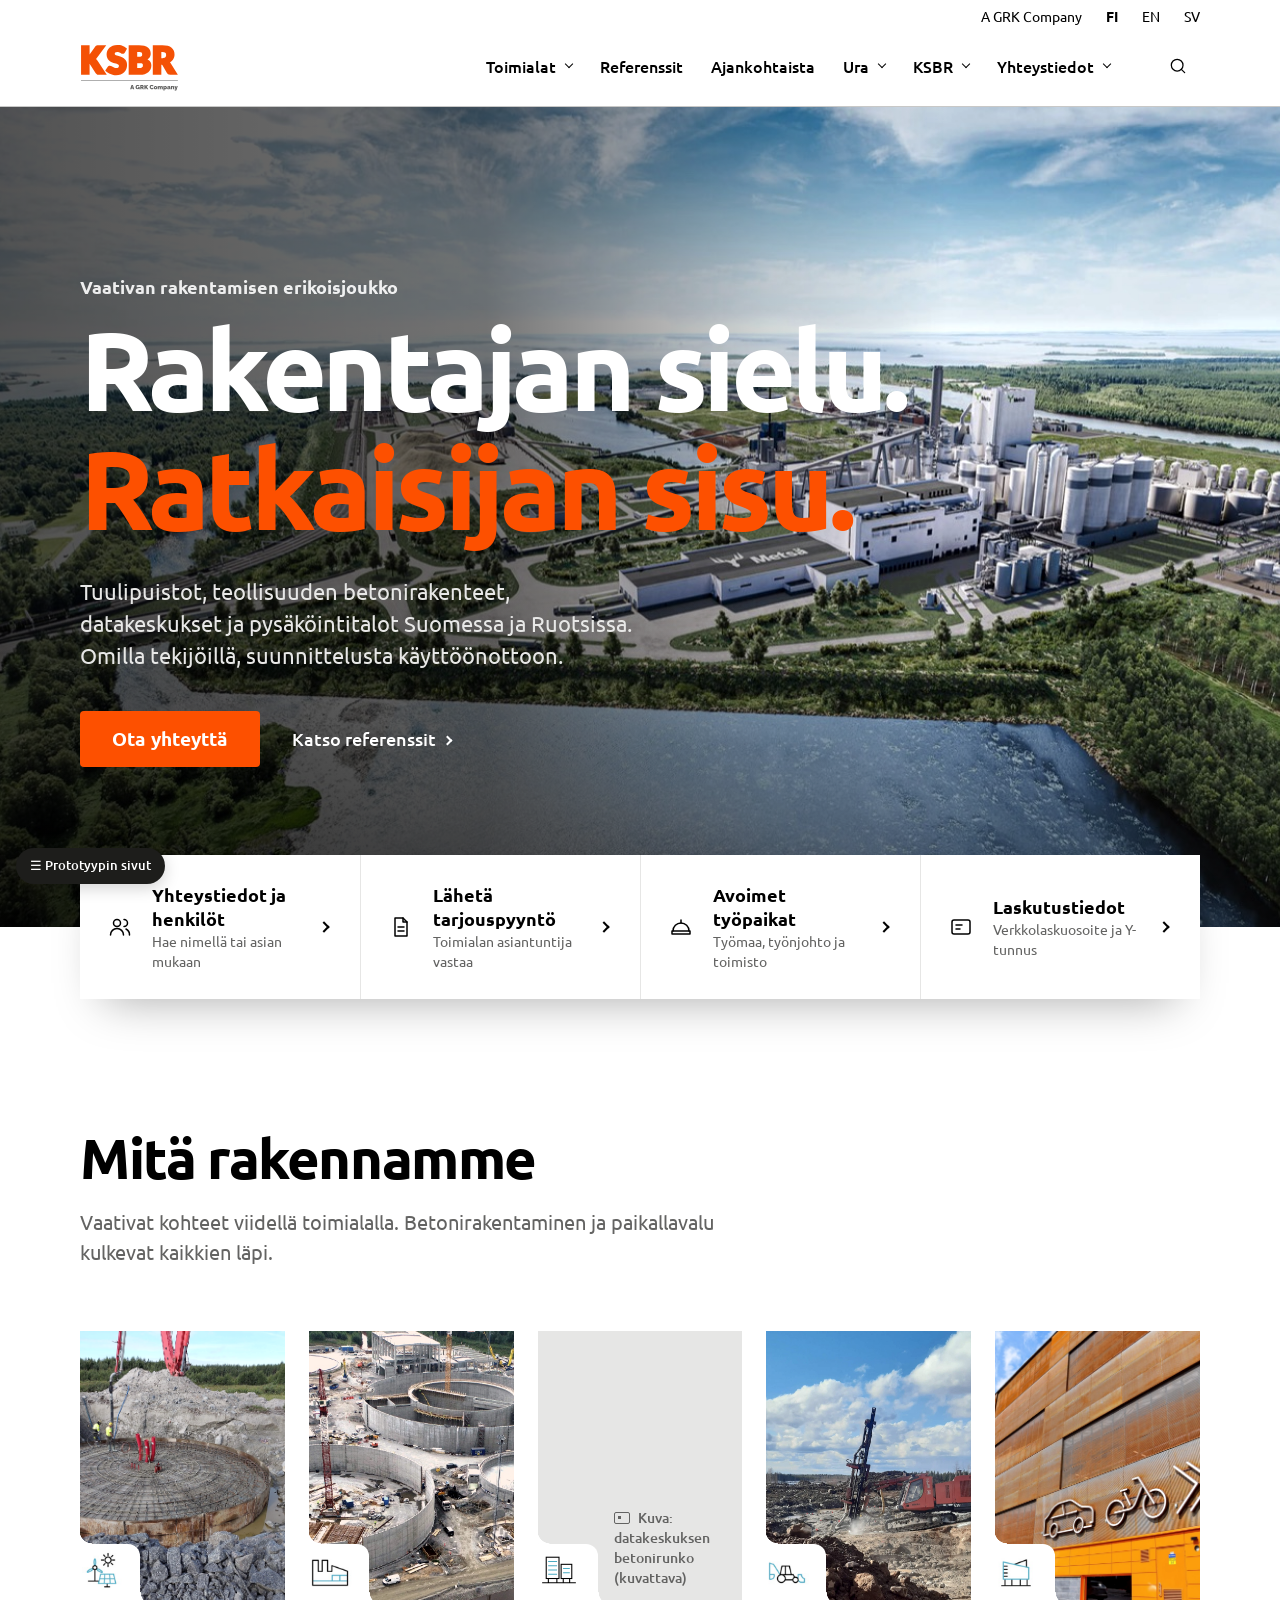
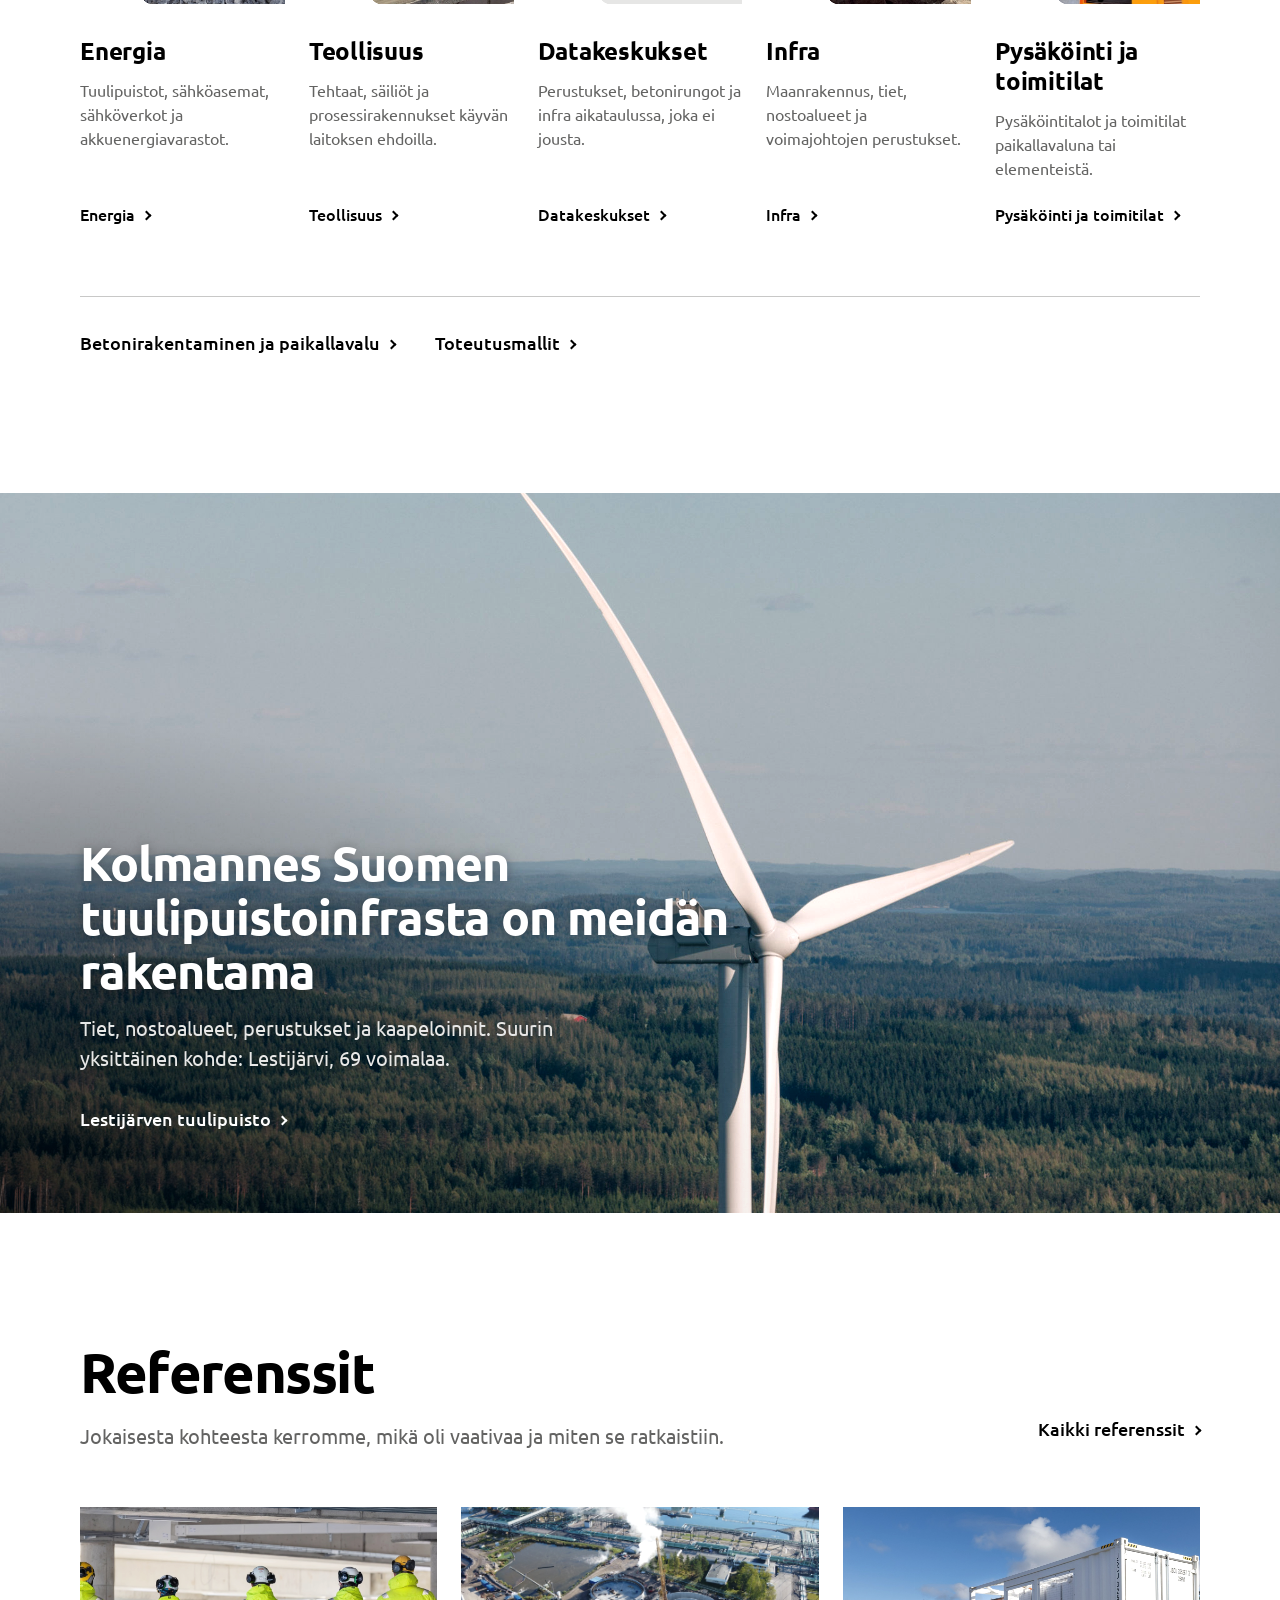
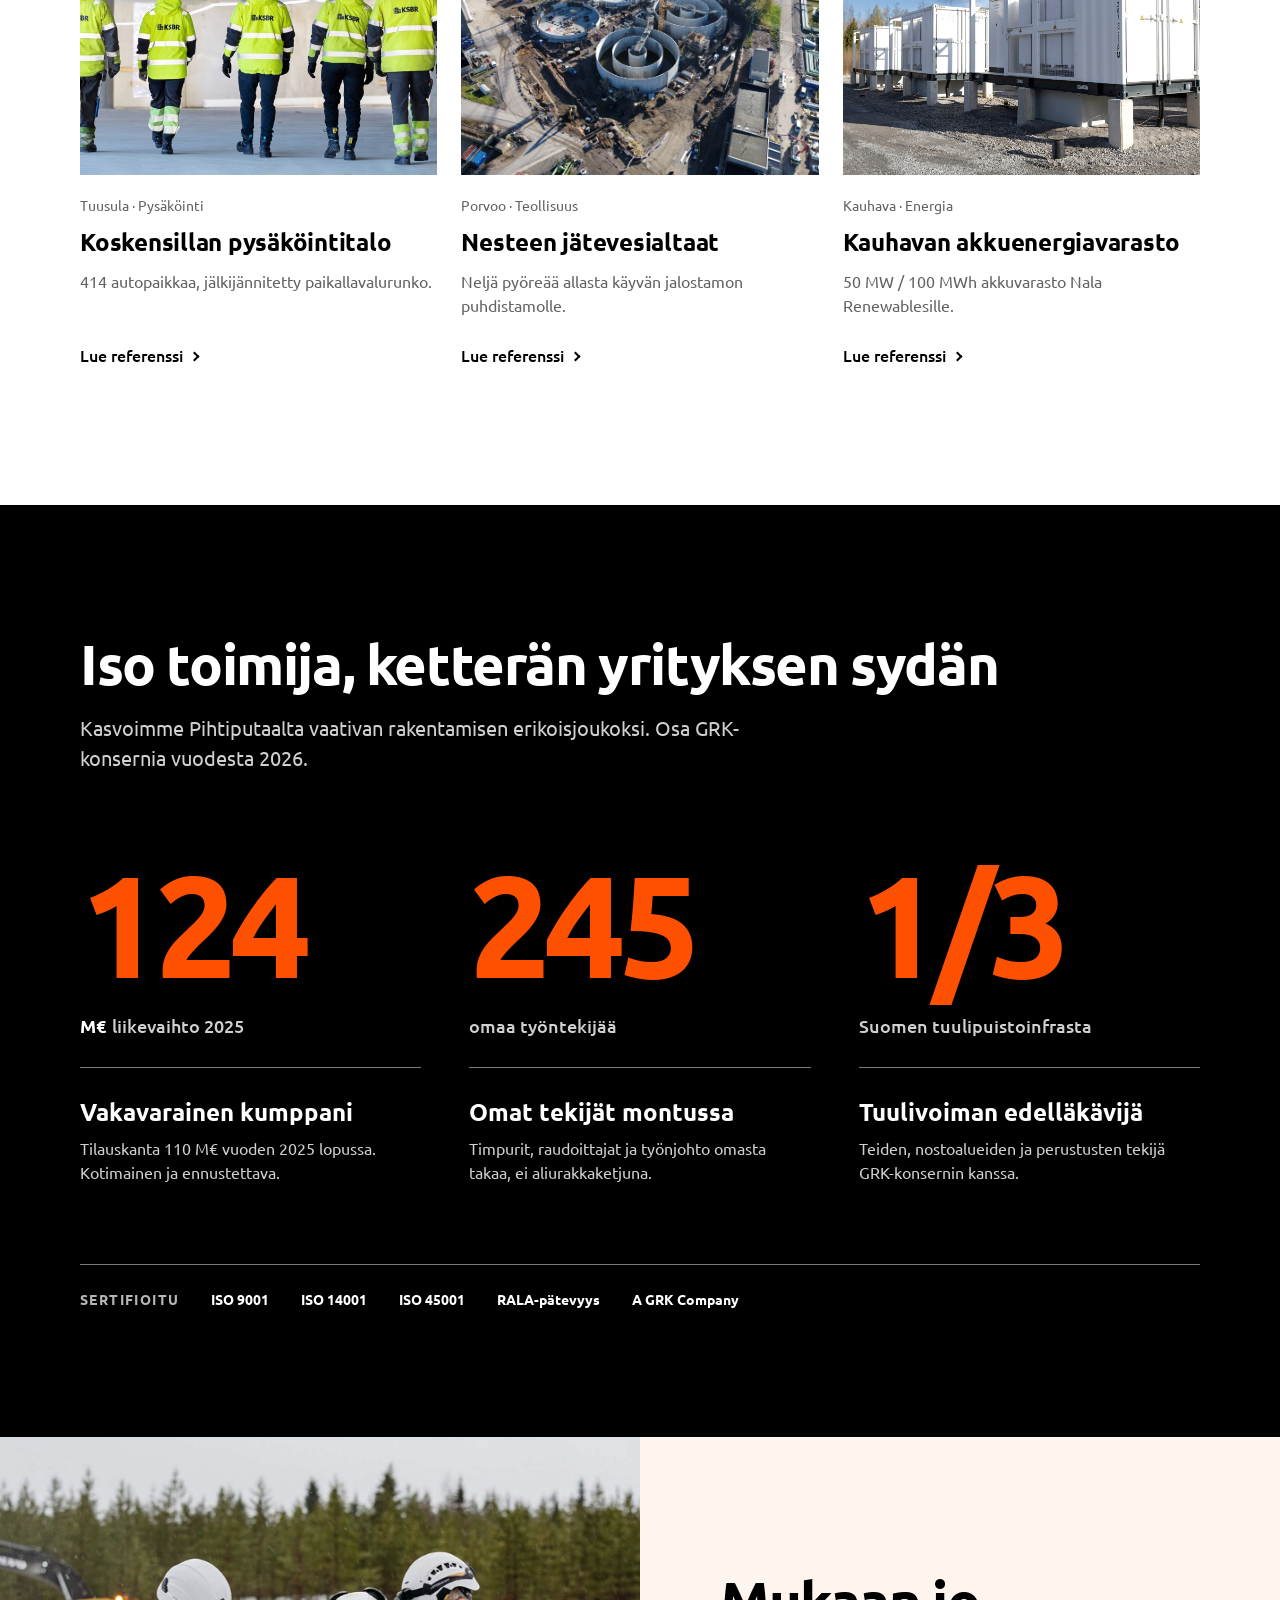
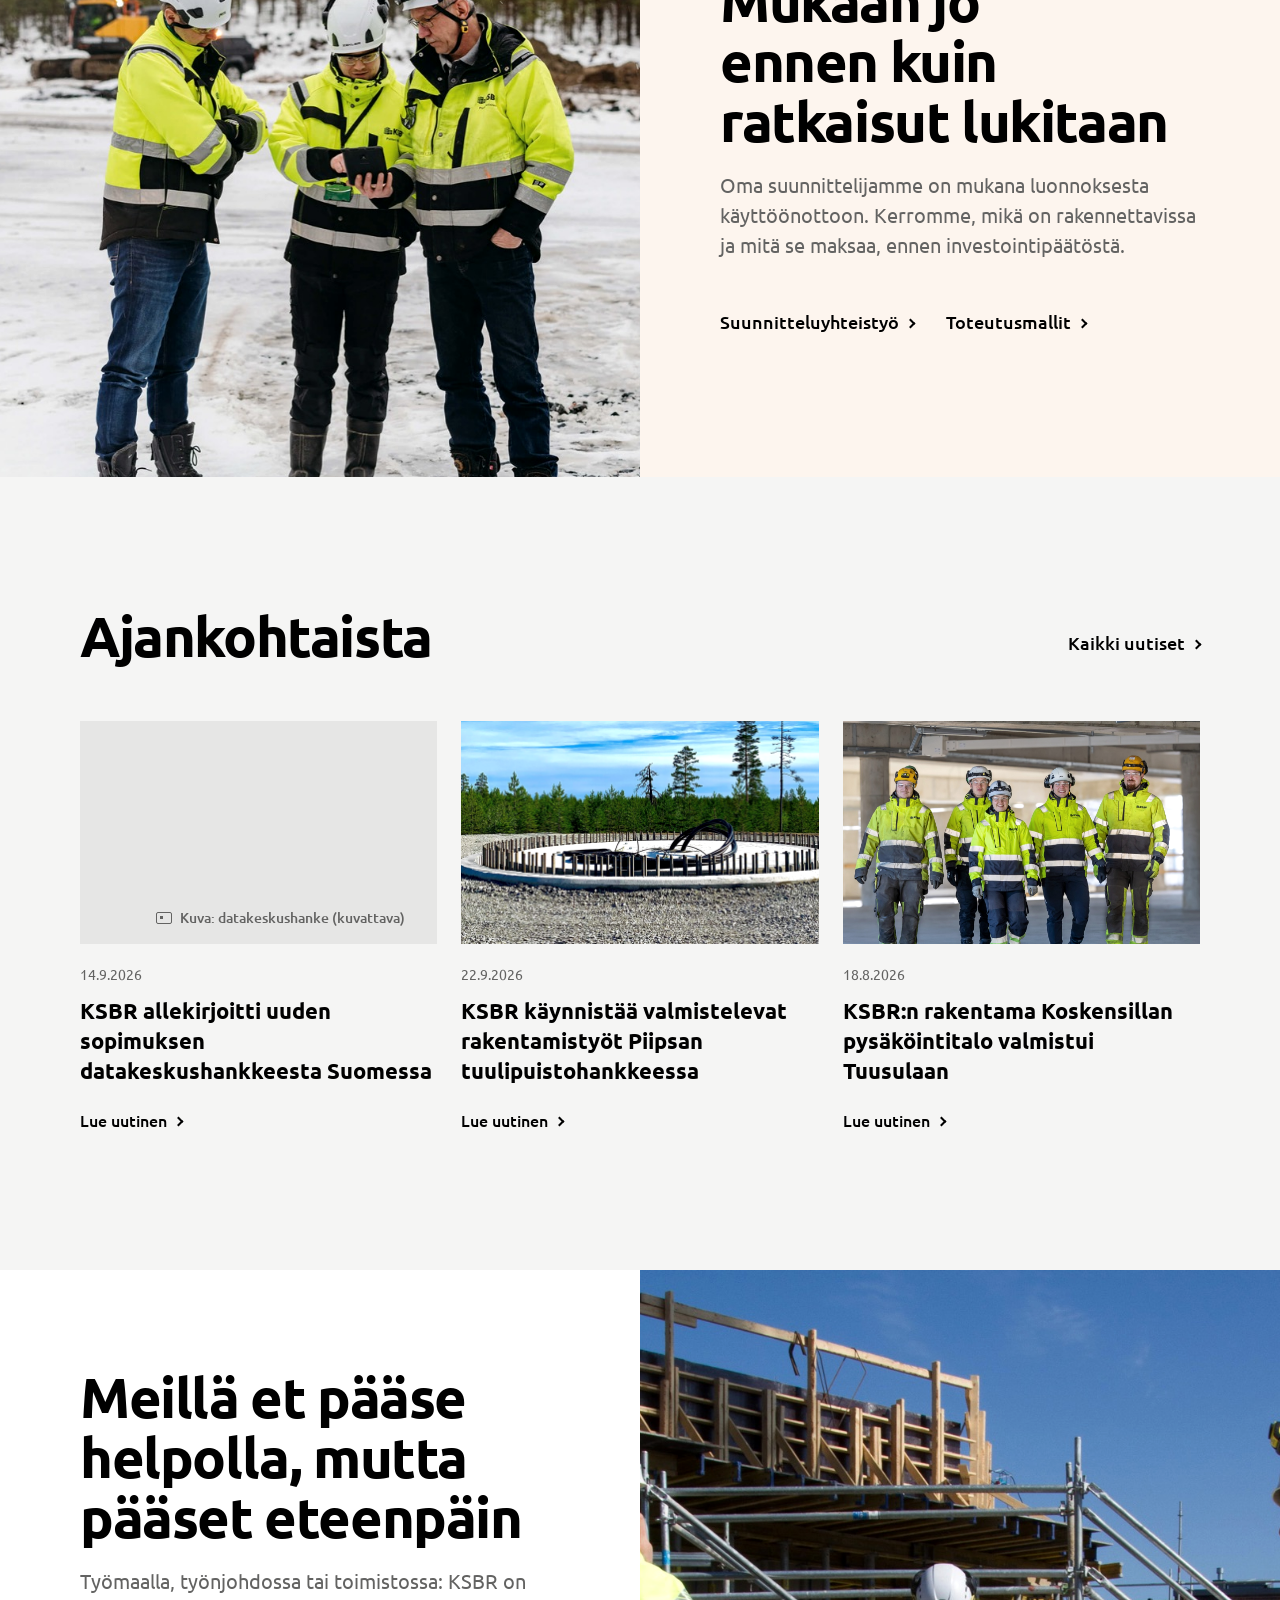
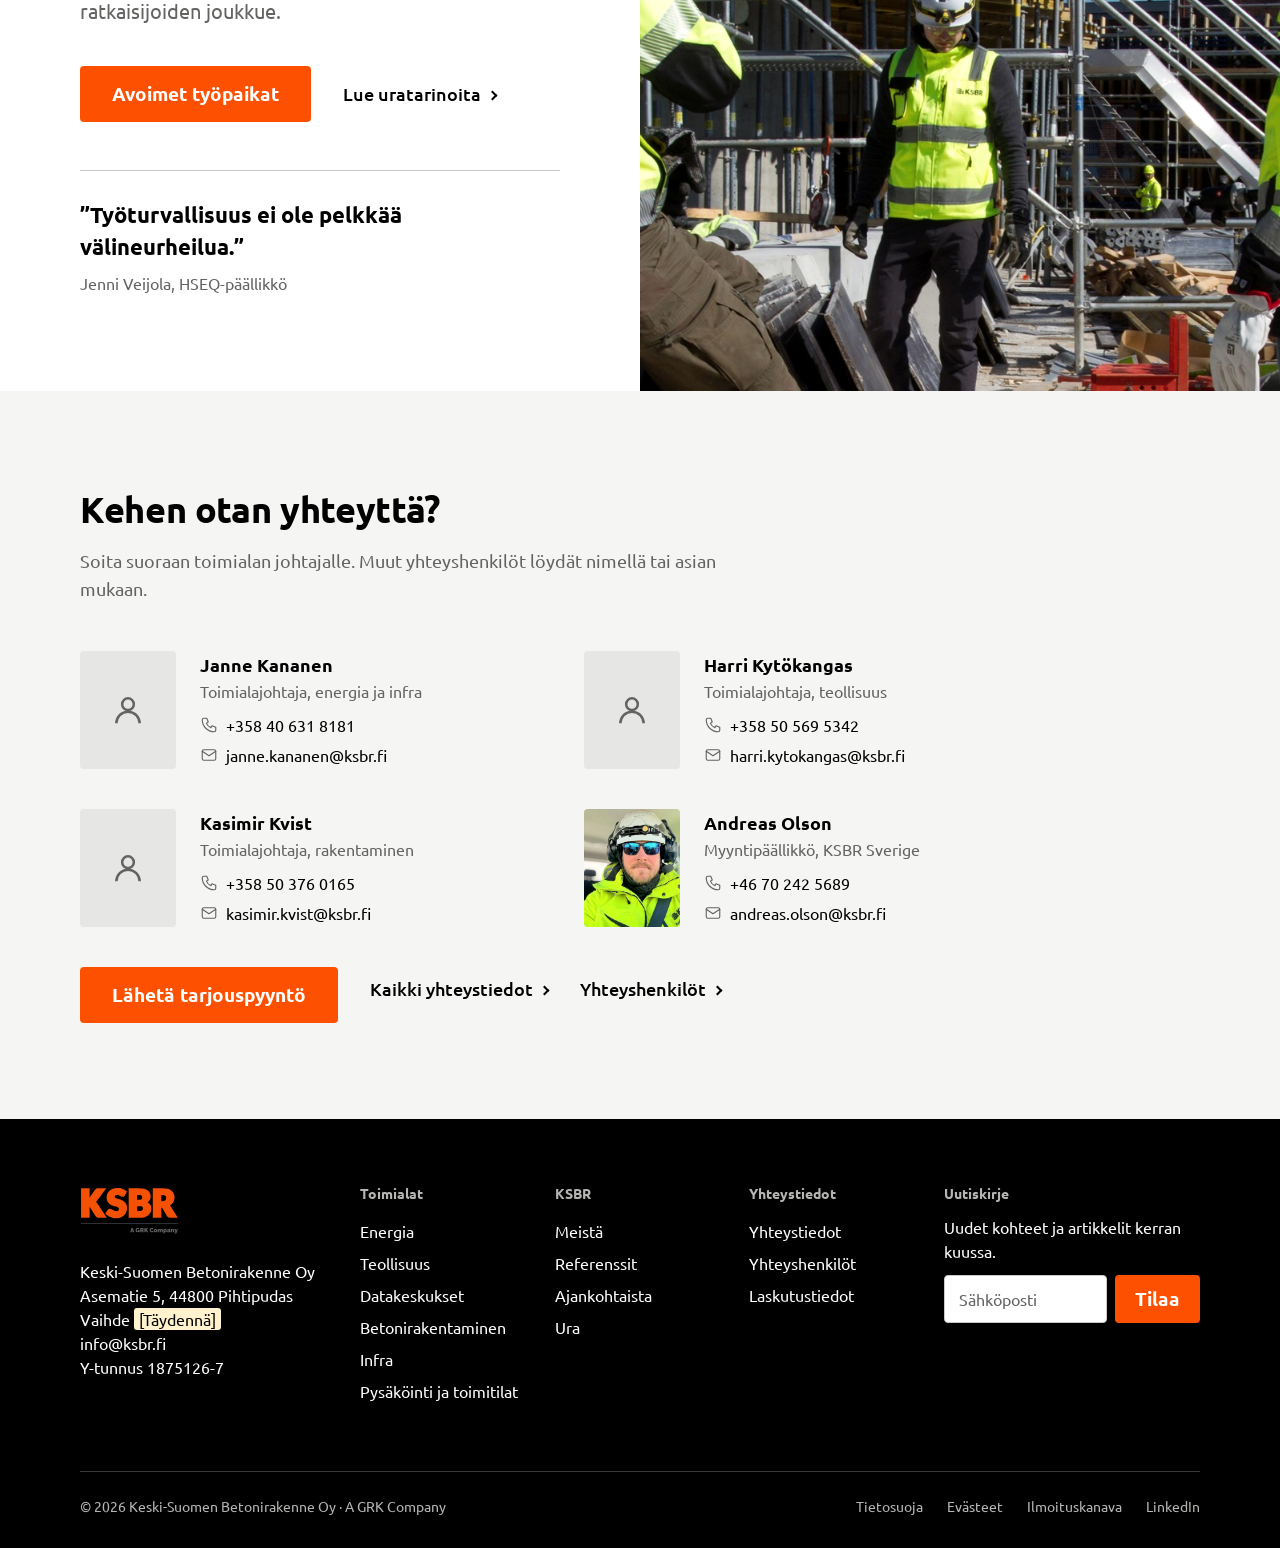
==== commit 2a6eb10b: "Ajankohtaista päävalikkoon Referenssien jälkeen, artikkelin murupolku Etusivu › Ajankohtaista (PRJ-2" ====
--- a/index.html
+++ b/index.html
@@ -302,6 +302,7 @@
     <nav class="b-nav__menu" id="paavalikko" aria-label="Päävalikko">
       <a class="b-nav__item b-nav__item--menu" href="index.html#toimialat">Toimialat</a>
       <a class="b-nav__item" href="referenssit.html">Referenssit</a>
+      <a class="b-nav__item" href="#" data-proto-missing>Ajankohtaista</a>
       <a class="b-nav__item b-nav__item--menu" href="ura.html">Ura</a>
       <a class="b-nav__item b-nav__item--menu" href="index.html">KSBR</a>
       <a class="b-nav__item b-nav__item--menu" href="yhteystiedot.html">Yhteystiedot</a>
